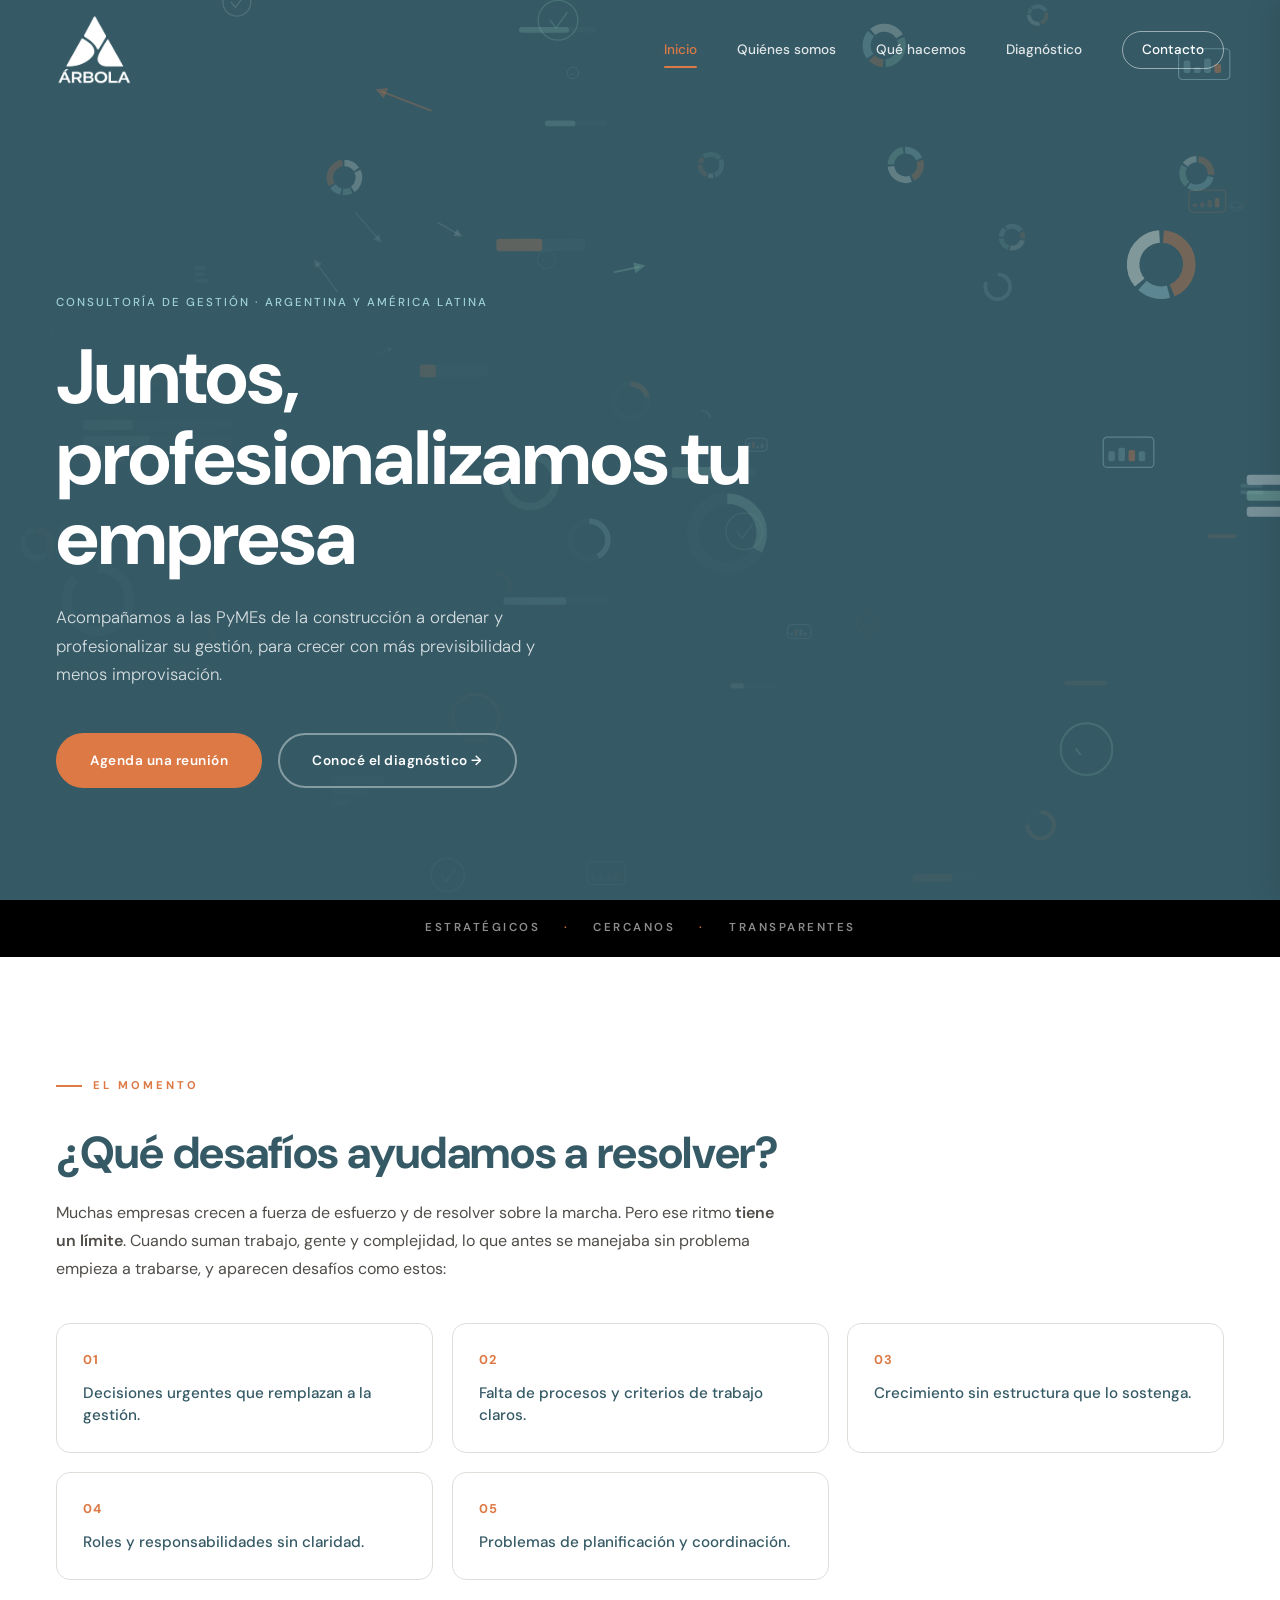
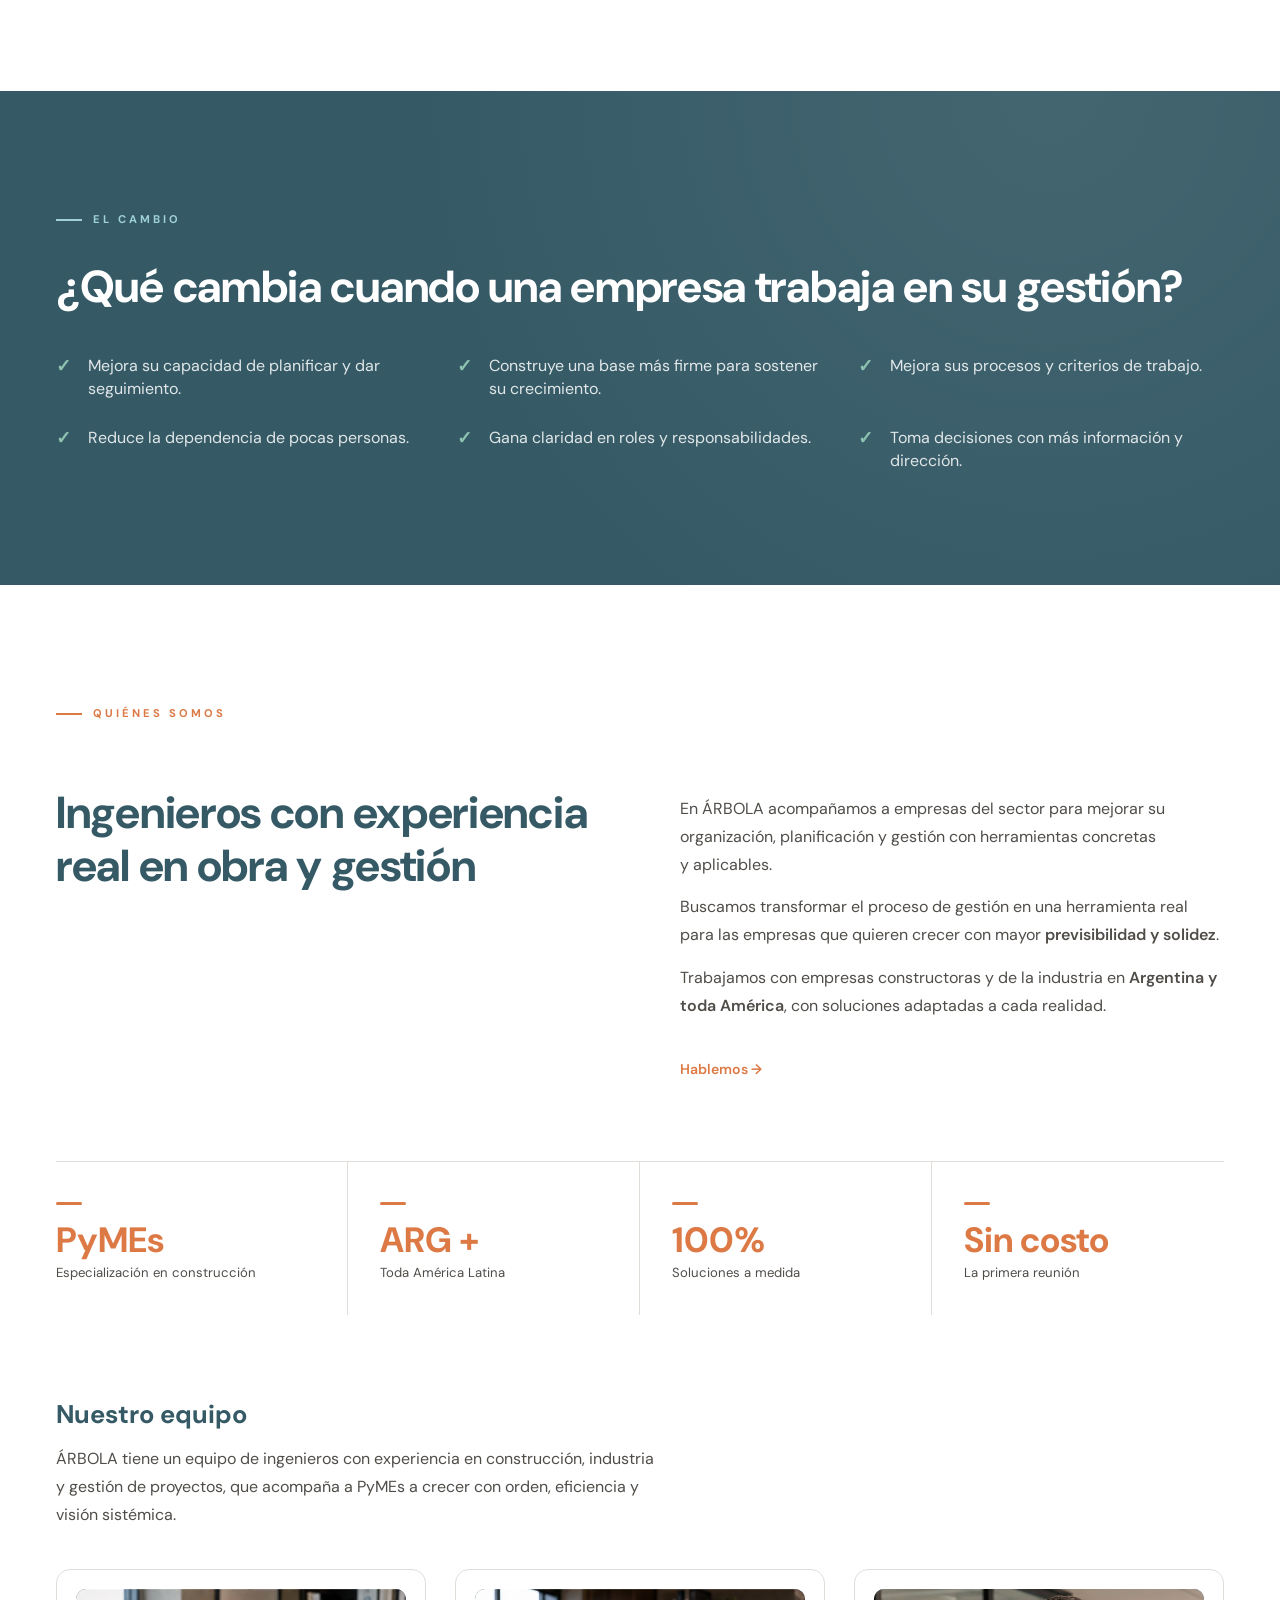
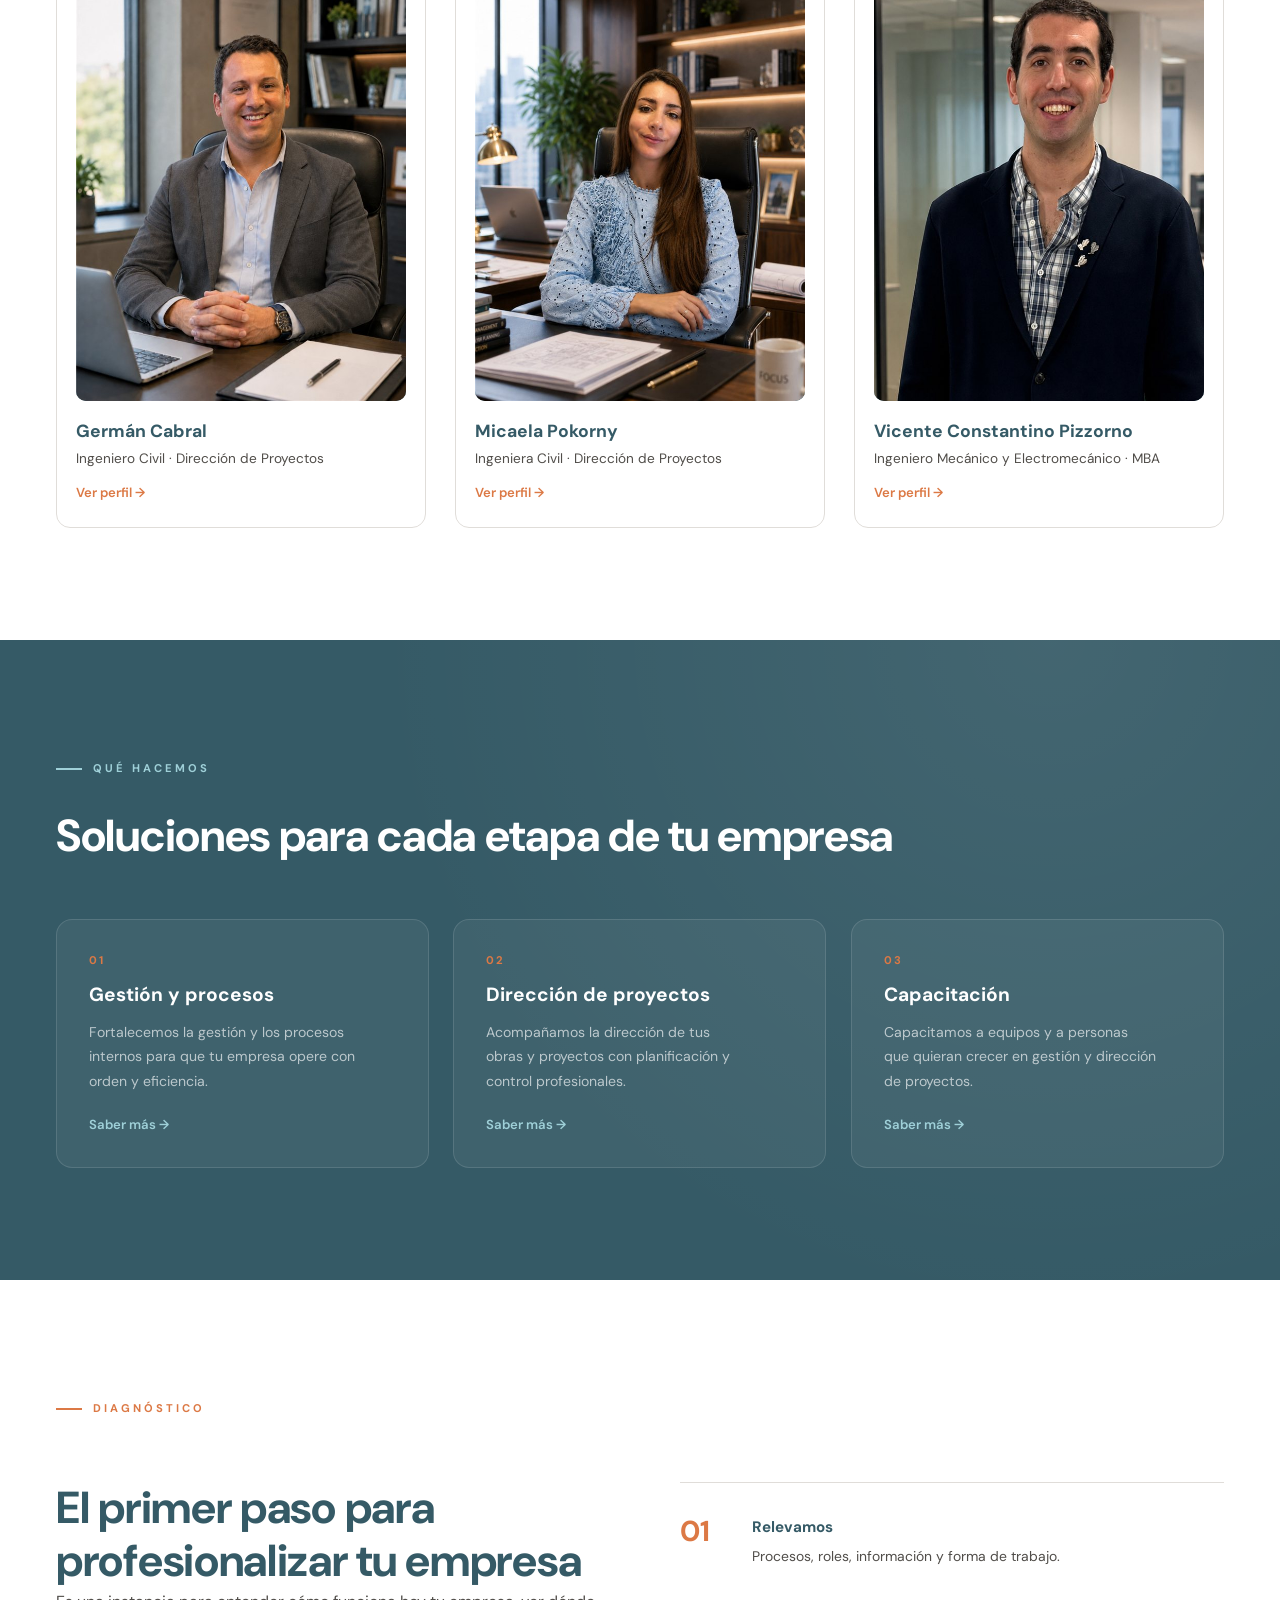
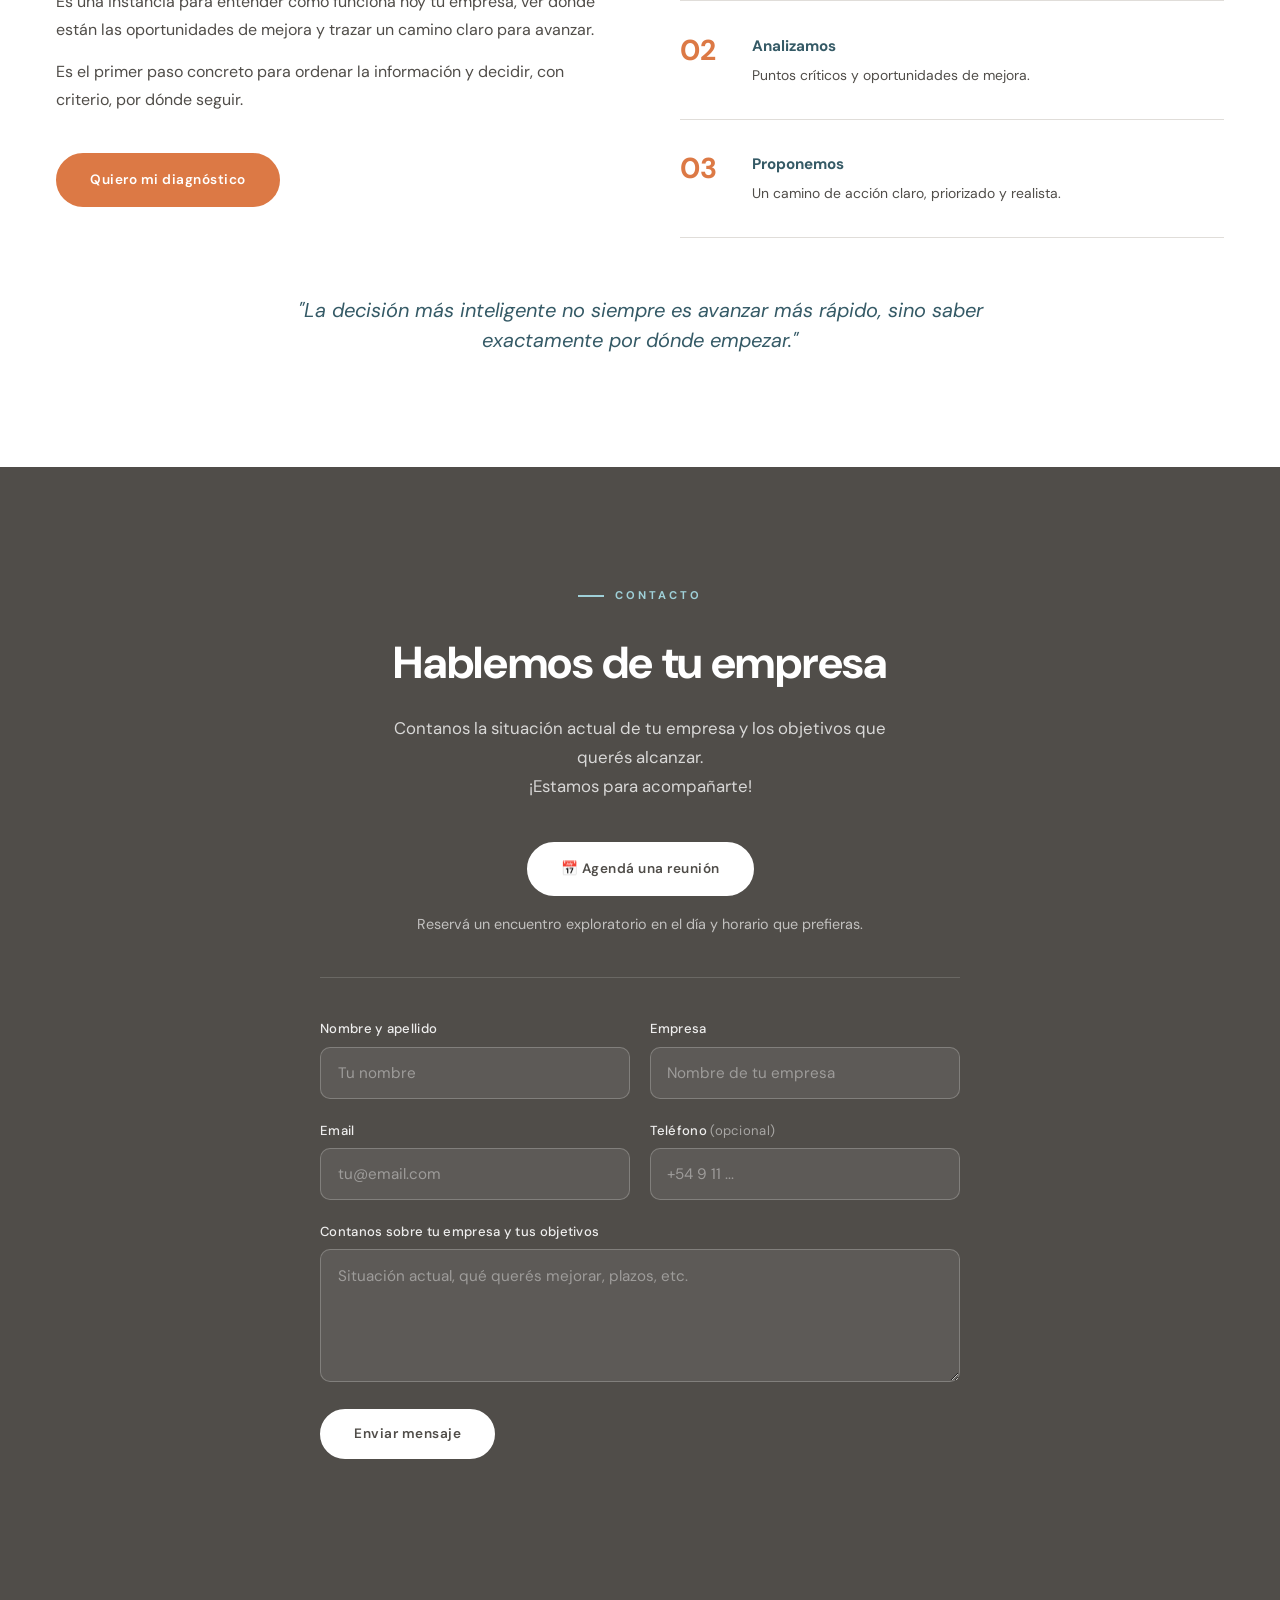
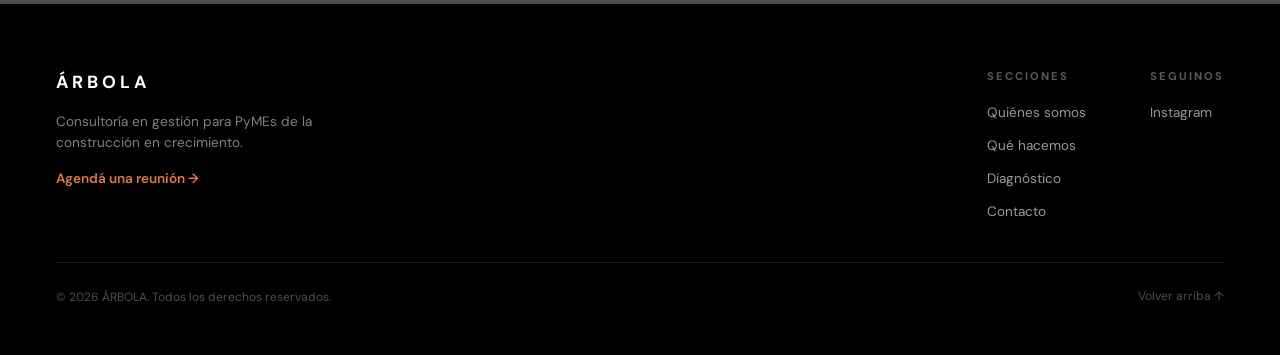
==== index.html @ 6fb0cd67 "content: foto real de Vicente Pizzorno (recortada y optimizada)" ====
<!DOCTYPE html>
<html lang="es">
<head>
  <meta charset="UTF-8" />
  <meta name="viewport" content="width=device-width, initial-scale=1.0" />
  <meta http-equiv="Cache-Control" content="no-cache, no-store, must-revalidate" />
  <meta http-equiv="Pragma" content="no-cache" />
  <meta http-equiv="Expires" content="0" />
  <title>ÁRBOLA — Consultoría de Gestión para PyMEs</title>
  <meta name="description" content="ÁRBOLA — Consultoría en gestión para PyMEs de la construcción y la industria. Profesionalizamos tu empresa con procesos, dirección de proyectos y herramientas concretas." />

  <!-- Favicon -->
  <link rel="icon" type="image/png" href="img/favicon.png?v=1" />
  <link rel="apple-touch-icon" href="img/favicon.png?v=1" />

  <!-- Open Graph / vista previa al compartir -->
  <meta property="og:type" content="website" />
  <meta property="og:locale" content="es_AR" />
  <meta property="og:title" content="ÁRBOLA — Consultoría de Gestión para PyMEs" />
  <meta property="og:description" content="Profesionalizamos PyMEs de la construcción y la industria con procesos, dirección de proyectos y herramientas concretas de gestión." />
  <meta property="og:url" content="https://arbola.com.ar/" />
  <meta property="og:image" content="https://arbola.com.ar/img/og-image.jpg" />
  <meta name="twitter:card" content="summary_large_image" />
  <link rel="preconnect" href="https://fonts.googleapis.com" />
  <link href="https://fonts.googleapis.com/css2?family=DM+Sans:ital,opsz,wght@0,9..40,300;0,9..40,400;0,9..40,500;0,9..40,700;1,9..40,400&display=swap" rel="stylesheet" />
  <link rel="stylesheet" href="styles.css?v=29" />
</head>
<body>

  <!-- NAVBAR -->
  <header class="navbar" id="navbar">
    <a href="#inicio" class="logo">
      <!-- Logo blanco: visible sobre hero oscuro -->
      <img src="img/logo-blanco.png?v=2" alt="ÁRBOLA" class="logo-img logo-on-dark" />
      <!-- Logo oficial color: visible al hacer scroll -->
      <img src="img/logo-oficial.png?v=2" alt="ÁRBOLA" class="logo-img logo-on-light" />
    </a>
    <nav class="nav-links">
      <a href="#inicio">Inicio</a>
      <a href="#quienes-somos">Quiénes somos</a>
      <a href="#que-hacemos">Qué hacemos</a>
      <a href="#diagnostico">Diagnóstico</a>
      <a href="#contacto" class="nav-cta">Contacto</a>
    </nav>
    <button class="menu-toggle" id="menuToggle" aria-label="Menú">
      <span></span><span></span><span></span>
    </button>
  </header>

  <div class="mobile-overlay" id="mobileOverlay"></div>
  <nav class="mobile-menu" id="mobileMenu">
    <a href="#inicio">Inicio</a>
    <a href="#quienes-somos">Quiénes somos</a>
    <a href="#que-hacemos">Qué hacemos</a>
    <a href="#diagnostico">Diagnóstico</a>
    <a href="#contacto">Contacto</a>
  </nav>

  <!-- HERO -->
  <section class="hero" id="inicio">
    <canvas id="heroCanvas"></canvas>
    <div class="hero-inner">
      <p class="hero-tag">Consultoría de Gestión · Argentina y América Latina</p>
      <h1>Juntos, profesionalizamos tu empresa</h1>
      <p class="hero-sub">Acompañamos a las PyMEs de la construcción a ordenar y profesionalizar su gestión, para crecer con más previsibilidad y menos improvisación.</p>
      <div class="hero-actions">
        <a href="#contacto" class="btn btn-fill" data-booking>Agenda una reunión</a>
        <a href="#diagnostico" class="btn btn-ghost">Conocé el diagnóstico →</a>
      </div>
    </div>
  </section>

  <!-- FRANJA VALORES -->
  <div class="values-bar">
    <span>Estratégicos</span>
    <span class="dot">·</span>
    <span>Cercanos</span>
    <span class="dot">·</span>
    <span>Transparentes</span>
  </div>

  <!-- DESAFÍOS -->
  <section class="sec" id="desafios">
    <div class="wrap">
      <div class="sec-label">El momento</div>
      <h2>¿Qué desafíos ayudamos a resolver?</h2>
      <p class="desafios-lead">Muchas empresas crecen a fuerza de esfuerzo y de resolver sobre la marcha. Pero ese ritmo <strong>tiene un límite</strong>. Cuando suman trabajo, gente y complejidad, lo que antes se manejaba sin problema empieza a trabarse, y aparecen desafíos como estos:</p>
      <div class="challenge-grid">
        <div class="challenge"><span class="challenge-num">01</span><span class="challenge-txt">Decisiones urgentes que remplazan a la gestión.</span></div>
        <div class="challenge"><span class="challenge-num">02</span><span class="challenge-txt">Falta de procesos y criterios de trabajo claros.</span></div>
        <div class="challenge"><span class="challenge-num">03</span><span class="challenge-txt">Crecimiento sin estructura que lo sostenga.</span></div>
        <div class="challenge"><span class="challenge-num">04</span><span class="challenge-txt">Roles y responsabilidades sin claridad.</span></div>
        <div class="challenge"><span class="challenge-num">05</span><span class="challenge-txt">Problemas de planificación y coordinación.</span></div>
      </div>
    </div>
  </section>

  <!-- RESULTADOS -->
  <section class="sec sec-dark" id="resultados">
    <div class="wrap">
      <div class="sec-label sec-label-light">El cambio</div>
      <h2>¿Qué cambia cuando una empresa trabaja en su gestión?</h2>
      <div class="outcomes-grid">
        <div class="outcome">Mejora su capacidad de planificar y dar seguimiento.</div>
        <div class="outcome">Construye una base más firme para sostener su crecimiento.</div>
        <div class="outcome">Mejora sus procesos y criterios de trabajo.</div>
        <div class="outcome">Reduce la dependencia de pocas personas.</div>
        <div class="outcome">Gana claridad en roles y responsabilidades.</div>
        <div class="outcome">Toma decisiones con más información y dirección.</div>
      </div>
    </div>
  </section>

  <!-- QUIÉNES SOMOS -->
  <section class="sec" id="quienes-somos">
    <div class="wrap">
      <div class="sec-label">Quiénes somos</div>
      <div class="sec-grid-2">
        <div>
          <h2>Ingenieros con experiencia real en obra y gestión</h2>
        </div>
        <div class="sec-body">
          <p>En ÁRBOLA acompañamos a empresas del sector para mejorar su organización, planificación y gestión con herramientas concretas y aplicables.</p>
          <p>Buscamos transformar el proceso de gestión en una herramienta real para las empresas que quieren crecer con mayor <strong>previsibilidad y solidez</strong>.</p>
          <p>Trabajamos con empresas constructoras y de la industria en <strong>Argentina y toda América</strong>, con soluciones adaptadas a cada realidad.</p>
          <a href="#contacto" class="link-arrow">Hablemos →</a>
        </div>
      </div>
      <div class="stats-row">
        <div class="stat">
          <span class="stat-n">PyMEs</span>
          <span class="stat-l">Especialización en construcción</span>
        </div>
        <div class="stat">
          <span class="stat-n">ARG +</span>
          <span class="stat-l">Toda América Latina</span>
        </div>
        <div class="stat">
          <span class="stat-n">100%</span>
          <span class="stat-l">Soluciones a medida</span>
        </div>
        <div class="stat">
          <span class="stat-n">Sin costo</span>
          <span class="stat-l">La primera reunión</span>
        </div>
      </div>

      <!-- NUESTRO EQUIPO -->
      <div class="team">
        <h3 class="team-title">Nuestro equipo</h3>
        <p class="team-intro">ÁRBOLA tiene un equipo de ingenieros con experiencia en construcción, industria y gestión de proyectos, que acompaña a PyMEs a crecer con orden, eficiencia y visión sistémica.</p>
        <div class="team-grid">
          <div class="team-card" data-member="german" role="button" tabindex="0">
            <div class="team-photo"><img src="img/equipo/german.jpg" alt="Germán Cabral" onerror="this.style.display='none'" /><span class="team-initials">GC</span></div>
            <h4>Germán Cabral</h4>
            <p>Ingeniero Civil · Dirección de Proyectos</p>
            <span class="card-link">Ver perfil →</span>
          </div>
          <div class="team-card" data-member="micaela" role="button" tabindex="0">
            <div class="team-photo"><img src="img/equipo/micaela.jpg" alt="Micaela Pokorny" onerror="this.style.display='none'" /><span class="team-initials">MP</span></div>
            <h4>Micaela Pokorny</h4>
            <p>Ingeniera Civil · Dirección de Proyectos</p>
            <span class="card-link">Ver perfil →</span>
          </div>
          <div class="team-card" data-member="vicente" role="button" tabindex="0">
            <div class="team-photo"><img src="img/equipo/vicente.jpg?v=2" alt="Vicente Constantino Pizzorno" onerror="this.style.display='none'" /><span class="team-initials">VP</span></div>
            <h4>Vicente Constantino Pizzorno</h4>
            <p>Ingeniero Mecánico y Electromecánico · MBA</p>
            <span class="card-link">Ver perfil →</span>
          </div>
        </div>

        <div class="team-detail" id="teamDetail" hidden>
          <h3 id="teamDetailName"></h3>
          <p class="team-detail-roles" id="teamDetailRoles"></p>
          <p id="teamDetailBio"></p>
          <a id="teamDetailLinkedin" class="btn btn-fill" href="#" target="_blank" rel="noopener" hidden>Ver perfil en LinkedIn ↗</a>
        </div>
      </div>
    </div>
  </section>

  <!-- QUÉ HACEMOS -->
  <section class="sec sec-dark" id="que-hacemos">
    <div class="wrap">
      <div class="sec-label sec-label-light">Qué hacemos</div>
      <h2>Soluciones para cada etapa de tu empresa</h2>
      <div class="service-grid">
        <div class="service-card" data-service="01" role="button" tabindex="0">
          <span class="service-num">01</span>
          <h3>Gestión y procesos</h3>
          <p>Fortalecemos la gestión y los procesos internos para que tu empresa opere con orden y eficiencia.</p>
          <span class="card-link">Saber más →</span>
        </div>
        <div class="service-card" data-service="02" role="button" tabindex="0">
          <span class="service-num">02</span>
          <h3>Dirección de proyectos</h3>
          <p>Acompañamos la dirección de tus obras y proyectos con planificación y control profesionales.</p>
          <span class="card-link">Saber más →</span>
        </div>
        <div class="service-card" data-service="03" role="button" tabindex="0">
          <span class="service-num">03</span>
          <h3>Capacitación</h3>
          <p>Capacitamos a equipos y a personas que quieran crecer en gestión y dirección de proyectos.</p>
          <span class="card-link">Saber más →</span>
        </div>
      </div>

      <div class="service-detail" id="serviceDetail" hidden>
        <span class="service-num" id="serviceDetailNum"></span>
        <h3 id="serviceDetailTitle"></h3>
        <p id="serviceDetailDesc"></p>
        <ul id="serviceDetailList"></ul>
        <a href="#contacto" class="btn btn-fill" data-booking>Agendá una reunión</a>
      </div>
    </div>
  </section>

  <!-- DIAGNÓSTICO -->
  <section class="sec" id="diagnostico">
    <div class="wrap">
      <div class="sec-label">Diagnóstico</div>
      <div class="sec-grid-2">
        <div>
          <h2>El primer paso para profesionalizar tu empresa</h2>
          <p>Es una instancia para entender cómo funciona hoy tu empresa, ver dónde están las oportunidades de mejora y trazar un camino claro para avanzar.</p>
          <p>Es el primer paso concreto para ordenar la información y decidir, con criterio, por dónde seguir.</p>
          <a href="#contacto" class="btn btn-fill" data-booking style="margin-top:1.5rem;">Quiero mi diagnóstico</a>
        </div>
        <div class="diag-steps">
          <div class="diag-step">
            <span class="diag-n">01</span>
            <div>
              <strong>Relevamos</strong>
              <p>Procesos, roles, información y forma de trabajo.</p>
            </div>
          </div>
          <div class="diag-step">
            <span class="diag-n">02</span>
            <div>
              <strong>Analizamos</strong>
              <p>Puntos críticos y oportunidades de mejora.</p>
            </div>
          </div>
          <div class="diag-step">
            <span class="diag-n">03</span>
            <div>
              <strong>Proponemos</strong>
              <p>Un camino de acción claro, priorizado y realista.</p>
            </div>
          </div>
        </div>
      </div>

      <p class="diag-quote">"La decisión más inteligente no siempre es avanzar más rápido, sino saber exactamente por dónde empezar."</p>
    </div>
  </section>

  <!-- CONTACTO -->
  <section class="sec sec-accent" id="contacto">
    <div class="wrap center">
      <div class="sec-label sec-label-light">Contacto</div>
      <h2>Hablemos de tu empresa</h2>
      <p class="contact-lead">Contanos la situación actual de tu empresa y los objetivos que querés alcanzar.<br>¡Estamos para acompañarte!</p>

      <div class="contact-book">
        <a href="#contacto" class="btn btn-fill-white" data-booking>📅 Agendá una reunión</a>
        <p class="contact-book-label">Reservá un encuentro exploratorio en el día y horario que prefieras.</p>
      </div>

      <form class="contact-form" id="contactForm" action="https://formsubmit.co/ajax/hola@arbola.com.ar" method="POST">
        <input type="hidden" name="_subject" value="Nuevo contacto desde la web de ÁRBOLA">
        <input type="hidden" name="_template" value="table">
        <input type="hidden" name="_captcha" value="false">
        <input type="text" name="_honey" class="hp" tabindex="-1" autocomplete="off" aria-hidden="true">

        <div class="form-row">
          <div class="field">
            <label for="cf-nombre">Nombre y apellido</label>
            <input id="cf-nombre" name="Nombre" type="text" required placeholder="Tu nombre" />
          </div>
          <div class="field">
            <label for="cf-empresa">Empresa</label>
            <input id="cf-empresa" name="Empresa" type="text" required placeholder="Nombre de tu empresa" />
          </div>
        </div>

        <div class="form-row">
          <div class="field">
            <label for="cf-email">Email</label>
            <input id="cf-email" name="Email" type="email" required placeholder="tu@email.com" />
          </div>
          <div class="field">
            <label for="cf-tel">Teléfono <span class="opt">(opcional)</span></label>
            <input id="cf-tel" name="Teléfono" type="tel" placeholder="+54 9 11 ..." />
          </div>
        </div>

        <div class="field">
          <label for="cf-msg">Contanos sobre tu empresa y tus objetivos</label>
          <textarea id="cf-msg" name="Mensaje" rows="5" required placeholder="Situación actual, qué querés mejorar, plazos, etc."></textarea>
        </div>

        <button type="submit" class="btn btn-fill-white form-submit" id="formSubmit">Enviar mensaje</button>
        <p class="form-status" id="formStatus" role="status" aria-live="polite"></p>
      </form>
    </div>
  </section>

  <!-- FOOTER -->
  <footer class="footer">
    <div class="footer-top">
      <div class="footer-brand">
        <span class="footer-logo">ÁRBOLA</span>
        <span class="footer-tagline">Consultoría en gestión para PyMEs de la construcción en crecimiento.</span>
        <a href="#contacto" class="footer-cta" data-booking>Agendá una reunión →</a>
      </div>
      <div class="footer-cols">
        <div class="footer-col">
          <span class="footer-col-title">Secciones</span>
          <a href="#quienes-somos">Quiénes somos</a>
          <a href="#que-hacemos">Qué hacemos</a>
          <a href="#diagnostico">Diagnóstico</a>
          <a href="#contacto">Contacto</a>
        </div>
        <div class="footer-col">
          <span class="footer-col-title">Seguinos</span>
          <a href="https://instagram.com/somosarbola" target="_blank" rel="noopener">Instagram</a>
        </div>
      </div>
    </div>
    <div class="footer-bottom">
      <p>© 2026 ÁRBOLA. Todos los derechos reservados.</p>
      <a href="#inicio">Volver arriba ↑</a>
    </div>
  </footer>

  <!-- MODAL AGENDAR REUNIÓN (Google Calendar) -->
  <div class="booking-modal" id="bookingModal" aria-hidden="true">
    <div class="booking-backdrop" data-booking-close></div>
    <div class="booking-dialog" role="dialog" aria-modal="true" aria-label="Agendar una reunión con ÁRBOLA">
      <button class="booking-close" type="button" data-booking-close aria-label="Cerrar">&times;</button>
      <iframe id="bookingFrame" title="Agendá una reunión con ÁRBOLA" loading="lazy"></iframe>
      <a class="booking-fallback" href="https://calendar.app.google/tUJkov3j9fUSfVse8" target="_blank" rel="noopener">¿No carga el calendario? Abrilo en una pestaña nueva ↗</a>
    </div>
  </div>

  <script>
    // ── CANVAS HERO — GESTIÓN DE PROYECTOS ──
    const canvas = document.getElementById('heroCanvas');
    const ctx    = canvas.getContext('2d');
    const C = { naranja:'#dc7945', teal:'#9fd0d8', jade:'#8fc3b1', crema:'#fffff1', blanco:'rgba(255,255,255,0.85)' };
    const COLORS = [C.naranja, C.teal, C.jade, C.blanco];

    function resize() { canvas.width = window.innerWidth; canvas.height = window.innerHeight; init(); }
    window.addEventListener('resize', resize);

    const mouse = { x: -999, y: -999 };
    window.addEventListener('mousemove', e => { mouse.x = e.clientX; mouse.y = e.clientY; });

    function rnd(a, b) { return a + Math.random() * (b - a); }
    function rndC() { return COLORS[Math.floor(Math.random() * COLORS.length)]; }
    function wrap(v, max, m) { return v < -m ? max + m : v > max + m ? -m : v; }

    // CAPAS DE PROFUNDIDAD: layer 0 = lejos (pequeño, lento, transparente) → layer 2 = cerca (grande, rápido, opaco)
    function makeElement(type, layer) {
      const speed  = [0.07, 0.12, 0.18][layer];
      const scale  = [0.4, 0.7, 1.0][layer];
      const alpha  = [0.12, 0.22, 0.38][layer];
      return {
        type, layer, scale, alpha,
        x: rnd(0, canvas.width), y: rnd(0, canvas.height),
        vx: rnd(-speed, speed), vy: rnd(-speed, speed),
        color: rndC(),
        // propiedades por tipo
        w: rnd(60, 140) * scale, h: rnd(7, 13) * scale, fill: rnd(0.2, 0.95), fillDir: Math.random() > 0.5 ? 1 : -1,  // gantt
        r: rnd(18, 40) * scale, progress: rnd(0.2, 0.9),                            // donut / arc
        pSlices: (function(){ const n = 3 + Math.floor(Math.random()*3); const a=[]; for (let i=0;i<n;i++) a.push(rnd(8,30)); return a; })(),  // pie: 3-5 porciones variadas
        pieC: [C.naranja, C.teal, C.jade, C.crema].sort(() => Math.random() - 0.5),  // orden de color distinto por pie
        pieRot: rnd(0, Math.PI*2), pieVr: rnd(0.0009, 0.0022) * (Math.random() > 0.5 ? 1 : -1),  // giro del pie
        len: rnd(30, 65) * scale, rot: rnd(0, Math.PI*2), vrot: rnd(-0.003,0.003),  // arrow
        size: rnd(14, 30) * scale,                                                   // check / kpi
        checkT: rnd(0, 2.0), checkSpd: rnd(0.004, 0.007),                            // check: dibujado ciclico del tilde
        kpiBars: (function(){ const a=[]; for (let i=0;i<4;i++){ const v=rnd(0.3,0.85); a.push({ val:v, lo:Math.max(0.15,v-0.22), hi:Math.min(0.95,v+0.22), spd:rnd(0.0015,0.003), dir:Math.random()>0.5?1:-1 }); } return a; })(),  // kpi: barras vivas
        kpiHi: Math.floor(rnd(0,4)),                                                 // kpi: barra resaltada (varia por elemento)
        tlW: rnd(80,180)*scale, rows: (function(){ const n = Math.floor(rnd(2,5)); const a = []; for (let i=0;i<n;i++) a.push({ progress: rnd(0.15,0.85), dir: Math.random()>0.5?1:-1, jade: Math.random()>0.5 }); return a; })(),  // timeline
        speed: rnd(0.0020, 0.0035), dir: Math.random() > 0.5 ? 1 : -1,
        pushX: 0, pushY: 0,
      };
    }

    const TYPES = ['gantt','donut','pie','arrow','check','kpi','timeline'];
    let elements = [];

    function init() {
      canvas.width = window.innerWidth;
      canvas.height = window.innerHeight;
      elements = [];
      // 3 capas × varios tipos
      for (let layer = 0; layer < 3; layer++) {
        TYPES.forEach(type => {
          const count = type === 'gantt' ? 4 : type === 'timeline' ? 2 : 3;
          for (let i = 0; i < count; i++) elements.push(makeElement(type, layer));
        });
      }
    }
    init();

    // ── DRAW FUNCTIONS ──
    function drawGantt(e) {
      ctx.save(); ctx.globalAlpha = e.alpha;
      ctx.fillStyle = 'rgba(255,255,255,0.07)';
      ctx.beginPath(); ctx.roundRect(e.x, e.y, e.w, e.h, 3); ctx.fill();
      ctx.fillStyle = e.color;
      ctx.beginPath(); ctx.roundRect(e.x, e.y, e.w * e.fill, e.h, 3); ctx.fill();
      ctx.restore();
    }

    function drawDonut(e) {
      ctx.save(); ctx.globalAlpha = e.alpha;
      ctx.strokeStyle = 'rgba(255,255,255,0.07)'; ctx.lineWidth = e.r * 0.35;
      ctx.beginPath(); ctx.arc(e.x, e.y, e.r, 0, Math.PI*2); ctx.stroke();
      ctx.strokeStyle = e.color; ctx.lineWidth = e.r * 0.3;
      ctx.beginPath(); ctx.arc(e.x, e.y, e.r, -Math.PI/2, -Math.PI/2 + Math.PI*2*e.progress); ctx.stroke();
      ctx.restore();
    }

    function drawPie(e) {
      const total = e.pSlices.reduce((a,b) => a+b, 0);
      const ringR = e.r * 0.76;            // radio del anillo (donut)
      let angle = e.pieRot;
      ctx.save();
      ctx.globalAlpha = e.alpha;
      ctx.lineWidth = e.r * 0.34;          // grosor del anillo (mas fino y elegante)
      ctx.lineCap = 'butt';
      e.pSlices.forEach((s, i) => {
        const sweep = (s/total) * Math.PI * 2;
        const g = Math.min(0.07, sweep * 0.22);   // separacion, sin invertir porciones chicas
        ctx.strokeStyle = e.pieC[i % e.pieC.length];
        ctx.beginPath();
        ctx.arc(e.x, e.y, ringR, angle + g, angle + sweep - g);
        ctx.stroke();
        angle += sweep;
      });
      ctx.restore();
    }

    function drawArrow(e) {
      ctx.save(); ctx.translate(e.x, e.y); ctx.rotate(e.rot);
      ctx.globalAlpha = e.alpha; ctx.strokeStyle = e.color; ctx.fillStyle = e.color;
      ctx.lineWidth = 1.8 * e.scale; ctx.lineCap = 'round';
      const h = 7 * e.scale;
      ctx.beginPath(); ctx.moveTo(0, 0); ctx.lineTo(e.len - h, 0); ctx.stroke();   // termina antes de la punta
      ctx.beginPath(); ctx.moveTo(e.len, 0); ctx.lineTo(e.len - h*1.6, -h*0.8); ctx.lineTo(e.len - h*1.6, h*0.8); ctx.closePath(); ctx.fill();
      ctx.restore();
    }

    function drawCheck(e) {
      ctx.save(); ctx.translate(e.x, e.y);
      ctx.strokeStyle = e.color; ctx.lineWidth = 2 * e.scale; ctx.lineCap = 'round'; ctx.lineJoin = 'round';
      // circulo (siempre presente)
      ctx.globalAlpha = e.alpha;
      ctx.beginPath(); ctx.arc(0, 0, e.size, 0, Math.PI*2); ctx.stroke();
      // tilde: se dibuja progresivamente, se mantiene y se desvanece al reiniciar
      let fade = 1;
      if (e.checkT < 0.15)      fade = e.checkT / 0.15;
      else if (e.checkT > 1.7)  fade = Math.max(0, (2.0 - e.checkT) / 0.3);
      const p = Math.min(1, e.checkT);
      ctx.globalAlpha = e.alpha * fade;
      const P0 = [-e.size*0.4, 0], P1 = [-e.size*0.1, e.size*0.38], P2 = [e.size*0.45, -e.size*0.38];
      const L1 = Math.hypot(P1[0]-P0[0], P1[1]-P0[1]), L2 = Math.hypot(P2[0]-P1[0], P2[1]-P1[1]);
      const d = p * (L1 + L2);
      ctx.beginPath(); ctx.moveTo(P0[0], P0[1]);
      if (d <= L1) {
        const t = d / L1;
        ctx.lineTo(P0[0] + (P1[0]-P0[0])*t, P0[1] + (P1[1]-P0[1])*t);
      } else {
        ctx.lineTo(P1[0], P1[1]);
        const t = (d - L1) / L2;
        ctx.lineTo(P1[0] + (P2[0]-P1[0])*t, P1[1] + (P2[1]-P1[1])*t);
      }
      ctx.stroke();
      ctx.restore();
    }

    function drawKPI(e) {
      const s = e.size;
      ctx.save(); ctx.translate(e.x, e.y); ctx.globalAlpha = e.alpha;
      // caja
      ctx.strokeStyle = e.color; ctx.lineWidth = 1.2 * e.scale;
      ctx.beginPath(); ctx.roundRect(-s, -s*0.6, s*2, s*1.2, 4); ctx.stroke();
      // mini barras KPI (animadas, como datos en vivo)
      const bars = e.kpiBars.length; const bw = (s*1.6/bars) * 0.65; const gap = (s*1.6/bars) * 0.35;
      for (let i = 0; i < bars; i++) {
        const bh = s * 0.7 * e.kpiBars[i].val;
        const bx = -s*0.8 + i*(bw+gap);
        const by = s*0.35 - bh;
        ctx.fillStyle = i === e.kpiHi ? C.naranja : e.color;
        ctx.globalAlpha = e.alpha * (i === e.kpiHi ? 1 : 0.6);
        ctx.beginPath(); ctx.roundRect(bx, by, bw, bh, 2); ctx.fill();
      }
      ctx.restore();
    }

    function drawTimeline(e) {
      ctx.save(); ctx.translate(e.x, e.y); ctx.globalAlpha = e.alpha;
      const rowH = 10 * e.scale; const gap = 6 * e.scale;
      e.rows.forEach((row, i) => {
        const y = i * (rowH + gap);
        ctx.fillStyle = 'rgba(255,255,255,0.07)';
        ctx.beginPath(); ctx.roundRect(0, y, e.tlW, rowH, 3); ctx.fill();
        ctx.fillStyle = row.jade ? C.jade : e.color;
        ctx.beginPath(); ctx.roundRect(0, y, e.tlW * row.progress, rowH, 3); ctx.fill();
      });
      ctx.restore();
    }

    const drawFn = { gantt: drawGantt, donut: drawDonut, pie: drawPie, arrow: drawArrow, check: drawCheck, kpi: drawKPI, timeline: drawTimeline };

    function animate() {
      ctx.clearRect(0, 0, canvas.width, canvas.height);

      // Ordenar por capa para efecto profundidad
      elements.sort((a, b) => a.layer - b.layer);

      elements.forEach(e => {
        // Deriva ambiente (lenta y calma)
        const maxSpd = [0.10, 0.16, 0.24][e.layer];
        const spd = Math.sqrt(e.vx*e.vx + e.vy*e.vy);
        if (spd > maxSpd) { e.vx = (e.vx/spd)*maxSpd; e.vy = (e.vy/spd)*maxSpd; }
        e.x += e.vx; e.y += e.vy;
        e.x = wrap(e.x, canvas.width,  200);
        e.y = wrap(e.y, canvas.height, 200);

        // Interacción con el mouse: las formas se apartan del cursor y vuelven suave.
        // Es un desplazamiento propio (no toca la deriva), por eso se nota aunque el resto sea lento.
        const dx = e.x - mouse.x, dy = e.y - mouse.y;
        const d  = Math.sqrt(dx*dx + dy*dy) || 1;
        const influence = 220 + e.layer * 60;
        let tx = 0, ty = 0;
        if (d < influence) {
          const f = 1 - d / influence;                  // 0 en el borde, 1 sobre el cursor
          const strength = f * f * (45 + e.layer * 30);  // las capas cercanas se apartan más
          tx = (dx / d) * strength;
          ty = (dy / d) * strength;
        }
        e.pushX += (tx - e.pushX) * 0.12;   // ease suave hacia/desde el cursor
        e.pushY += (ty - e.pushY) * 0.12;

        if (e.type === 'arrow') e.rot += e.vrot;
        if (e.type === 'pie') e.pieRot += e.pieVr;
        if (e.type === 'gantt') {
          e.fill += 0.0008 * e.fillDir;
          if (e.fill > 0.97 || e.fill < 0.05) e.fillDir *= -1;
        }
        if (e.type === 'timeline') {
          e.rows.forEach(row => {
            row.progress += 0.0008 * row.dir;
            if (row.progress > 0.95 || row.progress < 0.1) row.dir *= -1;
          });
        }
        if (e.type === 'donut') {
          e.progress += e.speed * e.dir;
          if (e.progress > 0.98 || e.progress < 0.05) e.dir *= -1;
        }
        if (e.type === 'check') {
          e.checkT += e.checkSpd;        // 0..1 dibuja, 1..1.7 mantiene, 1.7..2 desvanece
          if (e.checkT > 2.0) e.checkT = 0;
        }
        if (e.type === 'kpi') {
          e.kpiBars.forEach(b => {
            b.val += b.spd * b.dir;
            if (b.val > b.hi || b.val < b.lo) b.dir *= -1;
          });
        }

        // Dibujar aplicando el desplazamiento del mouse (sin alterar la posición base)
        const bx = e.x, by = e.y;
        e.x += e.pushX; e.y += e.pushY;
        drawFn[e.type](e);
        e.x = bx; e.y = by;
      });

      ctx.globalAlpha = 1;
      requestAnimationFrame(animate);
    }
    animate();
  </script>

  <script>
    // ── SCROLL ANIMATIONS ──
    const observer = new IntersectionObserver((entries) => {
      entries.forEach(e => {
        if (e.isIntersecting) {
          const el = e.target;
          el.classList.add('visible');
          observer.unobserve(el);
          // al terminar la entrada, quitar las clases para no frenar el hover de las cards
          el.addEventListener('transitionend', () => el.classList.remove('reveal', 'visible'), { once: true });
        }
      });
    }, { threshold: 0.15 });

    document.querySelectorAll('.sec-label, h2, .sec-body, .stat, .service-card, .diag-step, .outcome, .challenge, .team-card, .stat-item, .values-bar span').forEach(el => {
      el.classList.add('reveal');
      observer.observe(el);
    });
  </script>

  <script>
    const toggle = document.getElementById('menuToggle');
    const menu   = document.getElementById('mobileMenu');
    const overlay= document.getElementById('mobileOverlay');

    const close = () => { menu.classList.remove('open'); overlay.classList.remove('open'); toggle.classList.remove('active'); };
    const open  = () => { menu.classList.add('open');    overlay.classList.add('open');    toggle.classList.add('active'); };

    toggle.addEventListener('click', () => menu.classList.contains('open') ? close() : open());
    overlay.addEventListener('click', close);
    menu.querySelectorAll('a').forEach(a => a.addEventListener('click', close));

    window.addEventListener('scroll', () => {
      document.getElementById('navbar').classList.toggle('scrolled', window.scrollY > 50);
    });
  </script>

  <script>
    // ── FORMULARIO DE CONTACTO (Formsubmit AJAX, sin recargar la pagina) ──
    const cForm = document.getElementById('contactForm');
    if (cForm) {
      const cStatus = document.getElementById('formStatus');
      const cBtn = document.getElementById('formSubmit');
      cForm.addEventListener('submit', async (ev) => {
        ev.preventDefault();
        cStatus.className = 'form-status';
        cStatus.textContent = '';
        const label = cBtn.textContent;
        cBtn.disabled = true;
        cBtn.textContent = 'Enviando…';
        try {
          const res = await fetch(cForm.action, {
            method: 'POST',
            headers: { 'Accept': 'application/json' },
            body: new FormData(cForm)
          });
          if (res.ok) {
            cForm.reset();
            cStatus.className = 'form-status ok';
            cStatus.textContent = '¡Gracias! Recibimos tu mensaje y te vamos a responder a la brevedad.';
          } else {
            const data = await res.json().catch(() => ({}));
            cStatus.className = 'form-status err';
            cStatus.textContent = data.message || 'No pudimos enviar el mensaje. Por favor, probá de nuevo en unos minutos.';
          }
        } catch (err) {
          cStatus.className = 'form-status err';
          cStatus.textContent = 'Hubo un problema de conexión. Por favor, probá de nuevo.';
        } finally {
          cBtn.disabled = false;
          cBtn.textContent = label;
        }
      });
    }
  </script>

  <script>
    // ── MODAL AGENDAR REUNIÓN (carga el calendario de Google al abrir) ──
    (function() {
      const modal = document.getElementById('bookingModal');
      if (!modal) return;
      const frame = document.getElementById('bookingFrame');
      const SRC = 'https://calendar.google.com/calendar/appointments/schedules/AcZssZ39_91lis3t-kjBYg1dqT0jGB7Yl3M0lujw7iFwyegwsBNQg_26tJ0Ib9vuWO1b7AltOV0bzCMX?gv=true';
      let loaded = false;
      function openModal() {
        if (!loaded) { frame.src = SRC; loaded = true; }
        modal.classList.add('open');
        modal.setAttribute('aria-hidden', 'false');
        document.body.style.overflow = 'hidden';
      }
      function closeModal() {
        modal.classList.remove('open');
        modal.setAttribute('aria-hidden', 'true');
        document.body.style.overflow = '';
      }
      document.querySelectorAll('[data-booking]').forEach(b =>
        b.addEventListener('click', e => { e.preventDefault(); openModal(); }));
      modal.querySelectorAll('[data-booking-close]').forEach(b =>
        b.addEventListener('click', closeModal));
      document.addEventListener('keydown', e => {
        if (e.key === 'Escape' && modal.classList.contains('open')) closeModal();
      });
    })();
  </script>

  <script>
    // ── DETALLE DE SERVICIOS (se amplía en una sección al tocar la tarjeta) ──
    (function() {
      const detail = document.getElementById('serviceDetail');
      if (!detail) return;
      const data = {
        '01': {
          title: 'Gestión y procesos',
          desc: 'Ponemos en orden los procesos y la gestión del día a día, con herramientas simples que tu equipo pueda usar sin depender de nosotros.',
          items: [
            'Relevamiento y mapeo de los procesos actuales.',
            'Definición de roles, responsabilidades y flujos de trabajo.',
            'Estandarización y documentación de procedimientos.',
            'Indicadores de gestión (KPI) para medir y mejorar.',
            'Implementación de herramientas de organización y seguimiento.'
          ]
        },
        '02': {
          title: 'Dirección de proyectos',
          desc: 'Te ayudamos a planificar, seguir y controlar tus obras y proyectos, trabajando codo a codo con tu equipo para que salgan en tiempo y forma.',
          items: [
            'Planificación de obra: cronogramas, hitos y recursos.',
            'Control de avance, costos y desvíos.',
            'Gestión de riesgos y soporte a la toma de decisiones.',
            'Coordinación de equipos, proveedores y contratistas.',
            'Reportes claros para la dirección.'
          ]
        },
        '03': {
          title: 'Capacitación',
          desc: 'Formamos tanto a equipos de empresas como a personas que quieran crecer por su cuenta: dueños, profesionales o quien busque mejorar en gestión y dirección de proyectos.',
          items: [
            'Talleres y formación a medida para equipos de empresas.',
            'Capacitación individual abierta a cualquier persona que quiera desarrollarse.',
            'Formación en planificación y gestión de proyectos.',
            'Liderazgo y comunicación.',
            'Material y herramientas prácticas para aplicar desde el día uno.'
          ]
        }
      };
      const numEl = document.getElementById('serviceDetailNum');
      const titleEl = document.getElementById('serviceDetailTitle');
      const descEl = document.getElementById('serviceDetailDesc');
      const listEl = document.getElementById('serviceDetailList');
      function showService(id) {
        const s = data[id]; if (!s) return;
        numEl.textContent = id;
        titleEl.textContent = s.title;
        descEl.textContent = s.desc;
        listEl.innerHTML = s.items.map(i => '<li>' + i + '</li>').join('');
        listEl.hidden = s.items.length === 0;
        detail.hidden = false;
        detail.scrollIntoView({ behavior: 'smooth', block: 'center' });
      }
      document.querySelectorAll('[data-service]').forEach(card => {
        card.addEventListener('click', () => showService(card.getAttribute('data-service')));
        card.addEventListener('keydown', e => {
          if (e.key === 'Enter' || e.key === ' ') { e.preventDefault(); showService(card.getAttribute('data-service')); }
        });
      });
    })();
  </script>

  <script>
    // ── PERFILES DEL EQUIPO (se amplía al tocar la tarjeta) ──
    (function() {
      const detail = document.getElementById('teamDetail');
      if (!detail) return;
      const data = {
        german: {
          name: 'Germán Cabral',
          roles: ['Ingeniero Civil (FI-UNLP)', 'Mg. en Dirección de Proyectos (FCE-UBA)', 'MBA (FCE-UNLP)', 'PMP® certificado'],
          bio: 'Cree que toda obra puede salir mejor con método y orden. Acompaña a las empresas a llevar sus proyectos de ingeniería y construcción a buen puerto, mejorando un poco más cada día.',
          linkedin: 'https://www.linkedin.com/in/germán-cabral91/'
        },
        micaela: {
          name: 'Micaela Pokorny',
          roles: ['Ingeniera Civil (FI-UNLP)', 'Mg. en Dirección de Proyectos (FCE-UBA)', 'Adscripta en FADU-UNMDP'],
          bio: 'Le apasiona ayudar a las pymes constructoras a profesionalizarse. Combina dirección de proyectos, Lean Construction y estándares PMI e ISO, y disfruta compartir lo que aprende como consultora y speaker.',
          linkedin: 'https://www.linkedin.com/in/ampokorny/'
        },
        vicente: {
          name: 'Vicente Constantino Pizzorno',
          roles: ['Ingeniero Mecánico y Electromecánico (FI-UNLP)', 'MBA (FCE-UNLP)', 'Ayudante en FI-UNLP'],
          bio: 'Mira a cada empresa como un sistema que se puede hacer funcionar mejor. Desde la industria y la gestión, ayuda a que todo opere con más orden y eficiencia.',
          linkedin: 'https://www.linkedin.com/in/vcpizzorno/'
        }
      };
      const nameEl = document.getElementById('teamDetailName');
      const rolesEl = document.getElementById('teamDetailRoles');
      const bioEl = document.getElementById('teamDetailBio');
      const liEl = document.getElementById('teamDetailLinkedin');
      function showMember(id) {
        const m = data[id]; if (!m) return;
        nameEl.textContent = m.name;
        rolesEl.textContent = m.roles.join('  ·  ');
        bioEl.textContent = m.bio;
        if (m.linkedin) { liEl.href = m.linkedin; liEl.hidden = false; } else { liEl.hidden = true; }
        detail.hidden = false;
        detail.scrollIntoView({ behavior: 'smooth', block: 'center' });
      }
      document.querySelectorAll('[data-member]').forEach(card => {
        card.addEventListener('click', () => showMember(card.getAttribute('data-member')));
        card.addEventListener('keydown', e => {
          if (e.key === 'Enter' || e.key === ' ') { e.preventDefault(); showMember(card.getAttribute('data-member')); }
        });
      });
    })();
  </script>

  <script>
    // ── MENÚ INTELIGENTE (scrollspy: resalta la sección activa) ──
    (function() {
      const links = document.querySelectorAll('.nav-links a[href^="#"], .mobile-menu a[href^="#"]');
      if (!links.length) return;
      const map = {};
      links.forEach(a => { const id = a.getAttribute('href'); (map[id] = map[id] || []).push(a); });
      const ids = ['#inicio', '#quienes-somos', '#que-hacemos', '#diagnostico', '#contacto'];
      const sections = ids.map(id => document.querySelector(id)).filter(Boolean);
      function setActive(id) {
        links.forEach(a => a.classList.remove('active'));
        (map[id] || []).forEach(a => a.classList.add('active'));
      }
      const obs = new IntersectionObserver((entries) => {
        entries.forEach(e => { if (e.isIntersecting) setActive('#' + e.target.id); });
      }, { rootMargin: '-50% 0px -50% 0px' });
      sections.forEach(s => obs.observe(s));
    })();
  </script>
</body>
</html>
---- styles.css ----
*, *::before, *::after { margin: 0; padding: 0; box-sizing: border-box; }

:root {
  --azul:    #355a66;
  --naranja: #dc7945;
  --negro:   #000000;
  --gris:    #504d49;
  --crema:   #fffff1;
  --teal:    #9fd0d8;
  --jade:    #8fc3b1;
  --blanco:  #ffffff;
  --borde:   #e0ddd9;
  --fondo:   #f5f5f0;
}

html { scroll-behavior: smooth; scroll-padding-top: 110px; }

body {
  font-family: 'DM Sans', 'Segoe UI', sans-serif;
  color: var(--negro);
  background: var(--blanco);
  line-height: 1.6;
  -webkit-font-smoothing: antialiased;
}

a { text-decoration: none; color: inherit; }

/* ─── NAVBAR ─── */
.navbar {
  position: fixed;
  top: 0; left: 0; right: 0;
  z-index: 300;
  display: flex;
  align-items: center;
  justify-content: space-between;
  padding: 0.85rem 3.5rem;
  transition: background .3s, box-shadow .3s;
}
.navbar.scrolled {
  background: var(--blanco);
  box-shadow: 0 1px 0 var(--borde);
}

.logo { display: flex; align-items: center; }

.logo-img { height: 72px; width: auto; }

/* Hero oscuro: logo blanco */
.logo-on-dark  { display: block; }
.logo-on-light { display: none; }

/* Scrolled: logo oficial color */
.navbar.scrolled .logo-on-dark  { display: none; }
.navbar.scrolled .logo-on-light { display: block; }

.nav-links { display: flex; align-items: center; gap: 2.5rem; }
.nav-links a {
  font-size: .85rem;
  font-weight: 500;
  color: rgba(255,255,255,.85);
  transition: color .2s;
}
.navbar.scrolled .nav-links a { color: var(--gris); }
.nav-links a:hover { color: var(--naranja); }
.navbar.scrolled .nav-links a:hover { color: var(--naranja); }

.nav-cta {
  border: 1.5px solid rgba(255,255,255,.5) !important;
  padding: .45rem 1.2rem;
  border-radius: 100px;
  color: var(--blanco) !important;
  transition: border-color .2s, background .2s !important;
}
.nav-cta:hover { background: rgba(255,255,255,.1); border-color: var(--blanco) !important; }
.navbar.scrolled .nav-cta { border-color: var(--azul) !important; color: var(--azul) !important; }
.navbar.scrolled .nav-cta:hover { background: var(--azul); color: var(--blanco) !important; }

/* Menú activo (scrollspy) */
.nav-links a { position: relative; }
.nav-links a.active,
.navbar.scrolled .nav-links a.active { color: var(--naranja); }
.nav-links a:not(.nav-cta).active::after {
  content: "";
  position: absolute;
  left: 0; right: 0; bottom: -8px;
  height: 2px;
  background: var(--naranja);
  border-radius: 2px;
}
.mobile-menu a.active { color: var(--naranja); }

.menu-toggle {
  display: none;
  flex-direction: column;
  gap: 5px;
  background: none;
  border: none;
  cursor: pointer;
  padding: 4px;
}
.menu-toggle span {
  display: block; width: 24px; height: 2px;
  background: var(--blanco); border-radius: 2px; transition: all .3s;
}
.navbar.scrolled .menu-toggle span { background: var(--azul); }
.menu-toggle.active span:nth-child(1) { transform: translateY(7px) rotate(45deg); }
.menu-toggle.active span:nth-child(2) { opacity: 0; }
.menu-toggle.active span:nth-child(3) { transform: translateY(-7px) rotate(-45deg); }

.mobile-overlay {
  display: none; position: fixed; inset: 0;
  background: rgba(0,0,0,.5); z-index: 250;
}
.mobile-overlay.open { display: block; }

.mobile-menu {
  display: flex; flex-direction: column;
  position: fixed; top: 0; right: -300px;
  width: 300px; height: 100vh;
  background: var(--blanco); z-index: 260;
  padding: 5rem 2.5rem 2rem;
  transition: right .3s ease;
  box-shadow: -4px 0 30px rgba(0,0,0,.12);
}
.mobile-menu.open { right: 0; }
.mobile-menu a {
  padding: 1rem 0; font-size: 1rem; font-weight: 500;
  color: var(--gris); border-bottom: 1px solid var(--borde);
}
.mobile-menu a:hover { color: var(--naranja); }

/* ─── HERO ─── */
.hero {
  position: relative;
  min-height: 100vh;
  background: var(--azul);
  display: flex;
  align-items: flex-end;
  padding: 120px 3.5rem 7rem;
  overflow: hidden;
}

/* Canvas hero */
#heroCanvas {
  position: absolute;
  inset: 0;
  width: 100%;
  height: 100%;
  z-index: 1;
}

/* Scrim de legibilidad: oscurece la zona del texto (abajo-izquierda),
   deja los graficos visibles en el resto del hero */
.hero::before {
  content: "";
  position: absolute;
  inset: 0;
  z-index: 2;
  pointer-events: none;
  background: linear-gradient(to top right,
    rgba(53, 90, 102, 0.97) 0%,
    rgba(53, 90, 102, 0.92) 28%,
    rgba(53, 90, 102, 0.55) 50%,
    rgba(53, 90, 102, 0) 72%);
}

.hero-inner {
  position: relative;
  z-index: 3;
  max-width: 780px;
  color: var(--blanco);
}

.hero-tag {
  display: inline-block;
  font-size: .72rem;
  font-weight: 500;
  letter-spacing: 2px;
  text-transform: uppercase;
  color: var(--teal);
  margin-bottom: 1.5rem;
}

.hero-inner h1 {
  font-size: clamp(2.8rem, 6vw, 4.8rem);
  font-weight: 700;
  line-height: 1.05;
  margin-bottom: 1.5rem;
  letter-spacing: -1.2px;
}

.hero-sub {
  font-size: 1.05rem;
  font-weight: 300;
  opacity: .8;
  max-width: 540px;
  margin-bottom: 2.8rem;
  line-height: 1.7;
  color: var(--blanco);
}

.hero-actions { display: flex; gap: 1rem; flex-wrap: wrap; }

/* ─── FRANJA VALORES ─── */
.values-bar {
  display: flex;
  align-items: center;
  justify-content: center;
  gap: 1.5rem;
  padding: 1.2rem 3.5rem;
  background: var(--negro);
  flex-wrap: wrap;
}
.values-bar span {
  font-size: .72rem;
  font-weight: 600;
  letter-spacing: 2.5px;
  text-transform: uppercase;
  color: rgba(255,255,255,.55);
}
.values-bar .dot { color: var(--naranja); }

/* ─── BOTONES ─── */
.btn {
  display: inline-block;
  padding: .9rem 2rem;
  border-radius: 100px;
  font-family: 'DM Sans', sans-serif;
  font-weight: 600;
  font-size: .85rem;
  letter-spacing: .5px;
  transition: all .2s;
  cursor: pointer;
  border: 2px solid transparent;
}

.btn-fill {
  background: var(--naranja);
  color: var(--blanco);
  border-color: var(--naranja);
}
.btn-fill:hover { background: #c46834; border-color: #c46834; transform: translateY(-2px); box-shadow: 0 10px 24px rgba(220,121,69,.3); }

.btn-ghost {
  background: transparent;
  color: var(--blanco);
  border-color: rgba(255,255,255,.4);
}
.btn-ghost:hover { border-color: var(--blanco); background: rgba(255,255,255,.07); }

.btn-fill-white {
  background: var(--blanco);
  color: var(--gris);
  border-color: var(--blanco);
}
.btn-fill-white:hover { background: var(--crema); transform: translateY(-2px); box-shadow: 0 10px 24px rgba(0,0,0,.18); }

/* ─── SECCIONES ─── */
.sec { padding: 7rem 3.5rem; }
.sec-dark    { background-color: var(--azul); background-image: radial-gradient(circle at 82% 0%, rgba(255,255,255,.07), transparent 55%); color: var(--blanco); }
.sec-accent  { background: var(--gris); color: var(--blanco); }

.wrap { max-width: 1200px; margin: 0 auto; }
.center { text-align: center; }

.sec-label {
  font-size: .7rem;
  font-weight: 700;
  letter-spacing: 3px;
  text-transform: uppercase;
  color: var(--naranja);
  margin-bottom: 2rem;
  display: inline-flex;
  align-items: center;
  gap: .7rem;
}
.sec-label::before {
  content: "";
  width: 26px;
  height: 2px;
  background: currentColor;
}
.sec-label-light { color: var(--teal); }

h2 {
  font-size: clamp(1.8rem, 3.5vw, 2.8rem);
  font-weight: 700;
  line-height: 1.18;
  letter-spacing: -.3px;
  color: var(--azul);
  margin-bottom: 0;
}
.sec-dark h2  { color: var(--blanco); }
.sec-accent h2 { color: var(--blanco); }

p { color: var(--gris); line-height: 1.75; margin-bottom: .9rem; text-wrap: pretty; }
.sec-dark p  { color: rgba(255,255,255,.75); }
.sec-accent p { color: rgba(255,255,255,.8); }

strong { font-weight: 600; }
.sec-dark strong  { color: var(--teal); }

/* ─── DOS COLUMNAS ─── */
.sec-grid-2 {
  display: grid;
  grid-template-columns: 1fr 1fr;
  gap: 5rem;
  align-items: start;
  margin-top: 2rem;
}

.sec-body { padding-top: .5rem; }

.link-arrow {
  display: inline-block;
  margin-top: 1.5rem;
  font-size: .88rem;
  font-weight: 600;
  color: var(--naranja);
  transition: letter-spacing .2s;
}
.link-arrow:hover { letter-spacing: 1px; }

/* ─── STATS ─── */
.stats-row {
  display: grid;
  grid-template-columns: repeat(4, 1fr);
  gap: 0;
  margin-top: 5rem;
  border-top: 1px solid var(--borde);
}

.stat {
  padding: 2.5rem 2rem 2rem 0;
  border-right: 1px solid var(--borde);
  display: flex;
  flex-direction: column;
}
.stat:last-child { border-right: none; padding-right: 0; }
.stat:not(:first-child) { padding-left: 2rem; }
.stat::before {
  content: "";
  width: 26px;
  height: 3px;
  background: var(--naranja);
  border-radius: 2px;
  margin-bottom: 1.1rem;
}

.stat-n {
  font-size: 2.2rem;
  font-weight: 700;
  color: var(--naranja);
  line-height: 1;
  margin-bottom: .4rem;
}
.stat-l {
  font-size: .82rem;
  color: var(--gris);
  line-height: 1.4;
}

/* ─── SERVICIOS ─── */
.service-grid {
  display: grid;
  grid-template-columns: repeat(3, 1fr);
  gap: 1.5rem;
  margin-top: 3.5rem;
}

.service-card {
  padding: 2rem;
  background: rgba(255,255,255,.05);
  border: 1px solid rgba(255,255,255,.12);
  border-radius: 16px;
  display: flex;
  flex-direction: column;
  gap: .8rem;
  cursor: pointer;
  transition: transform .25s ease, background .25s ease, border-color .25s ease;
}
.service-card:hover {
  transform: translateY(-6px);
  background: rgba(255,255,255,.09);
  border-color: rgba(255,255,255,.28);
}

.service-num {
  font-size: .7rem;
  font-weight: 700;
  letter-spacing: 2px;
  color: var(--naranja);
}

.service-card h3 {
  font-size: 1.2rem;
  font-weight: 700;
  color: var(--blanco);
  line-height: 1.25;
}

.service-card p {
  font-size: .88rem;
  color: rgba(255,255,255,.65);
  margin: 0;
  flex: 1;
}

.card-link {
  font-size: .82rem;
  font-weight: 600;
  color: var(--teal);
  margin-top: .5rem;
  transition: letter-spacing .2s;
}
.card-link:hover { letter-spacing: .5px; }

/* ─── DIAGNÓSTICO ─── */
.diag-steps {
  display: flex;
  flex-direction: column;
  gap: 0;
  border-top: 1px solid var(--borde);
}

.diag-step {
  display: flex;
  gap: 2rem;
  padding: 2rem 0;
  border-bottom: 1px solid var(--borde);
  align-items: flex-start;
}

.diag-n {
  font-size: 1.8rem;
  font-weight: 700;
  color: var(--naranja);
  line-height: 1;
  min-width: 2.5rem;
  padding-top: .1rem;
}

.diag-step strong {
  display: block;
  font-size: .95rem;
  font-weight: 700;
  color: var(--azul);
  margin-bottom: .3rem;
}

.diag-step p {
  font-size: .87rem;
  color: var(--gris);
  margin: 0;
}

/* ─── RESULTADOS / TRANSFORMACIÓN ─── */
.outcomes-grid {
  display: grid;
  grid-template-columns: repeat(3, 1fr);
  gap: 1.6rem 2.2rem;
  margin-top: 2.5rem;
}
.outcome {
  position: relative;
  padding-left: 2rem;
  color: rgba(255,255,255,.85);
  font-size: 1rem;
  line-height: 1.45;
}
.outcome::before {
  content: "✓";
  position: absolute;
  left: 0; top: 0;
  color: var(--jade);
  font-weight: 700;
  font-size: 1.1rem;
}
.diag-quote {
  margin: 3.5rem auto 0;
  max-width: 720px;
  text-align: center;
  font-size: 1.25rem;
  font-style: italic;
  color: var(--azul);
  line-height: 1.5;
}

/* ─── DESAFÍOS ─── */
.desafios-lead { max-width: 720px; color: var(--gris); margin: 1.2rem 0 2.5rem; }
.challenge-grid {
  display: grid;
  grid-template-columns: repeat(3, 1fr);
  gap: 1.2rem;
}
.challenge {
  display: flex;
  flex-direction: column;
  gap: .75rem;
  background: var(--blanco);
  border: 1px solid var(--borde);
  border-radius: 14px;
  padding: 1.6rem;
  transition: transform .25s ease, box-shadow .25s ease, border-color .25s ease;
}
.challenge:hover {
  transform: translateY(-4px);
  box-shadow: 0 14px 30px rgba(0,0,0,.08);
  border-color: rgba(220,121,69,.45);
}
.challenge-num {
  font-size: .8rem;
  font-weight: 700;
  letter-spacing: 1.5px;
  color: var(--naranja);
}
.challenge-txt {
  font-size: .95rem;
  font-weight: 500;
  color: var(--azul);
  line-height: 1.45;
}

/* ─── CONTACTO ─── */
.contact-lead {
  font-size: 1.05rem;
  color: rgba(255,255,255,.78) !important;
  max-width: 520px;
  margin: 1.5rem auto 2.5rem;
}
/* Formulario */
.contact-form {
  max-width: 640px;
  margin: 2.5rem auto 0;
  text-align: left;
}
.form-row { display: flex; gap: 1.2rem; }
.form-row .field { flex: 1; }
.field {
  display: flex;
  flex-direction: column;
  margin-bottom: 1.3rem;
}
.field label {
  font-size: .82rem;
  font-weight: 500;
  letter-spacing: .3px;
  margin-bottom: .45rem;
  color: rgba(255,255,255,.9);
}
.field label .opt { color: rgba(255,255,255,.5); font-weight: 400; }
.field input,
.field textarea {
  font-family: 'DM Sans', sans-serif;
  font-size: .95rem;
  color: var(--blanco);
  background: rgba(255,255,255,.08);
  border: 1px solid rgba(255,255,255,.22);
  border-radius: 10px;
  padding: .95rem 1.05rem;
  transition: border-color .2s, background .2s, box-shadow .2s;
}
.field input::placeholder,
.field textarea::placeholder { color: rgba(255,255,255,.4); }
.field input:focus,
.field textarea:focus {
  outline: none;
  border-color: var(--naranja);
  background: rgba(255,255,255,.13);
  box-shadow: 0 0 0 3px rgba(220,121,69,.22);
}
.field textarea { resize: vertical; min-height: 120px; }
.form-submit { margin-top: .4rem; }
.form-submit:disabled { opacity: .6; cursor: default; }
.hp { position: absolute; left: -9999px; width: 1px; height: 1px; opacity: 0; }
.form-status {
  margin-top: 1rem;
  margin-bottom: 0;
  font-size: .9rem;
  min-height: 1.2em;
}
.form-status.ok  { color: var(--jade) !important; }
.form-status.err { color: #ffb3a0 !important; }

.contact-alt {
  margin-top: 2.5rem;
  display: flex;
  gap: 1.5rem;
  justify-content: center;
  align-items: center;
  flex-wrap: wrap;
  font-size: .9rem;
  color: rgba(255,255,255,.6);
}
.contact-alt a { color: var(--blanco); text-decoration: none; font-weight: 500; }
.contact-alt a:hover { color: var(--teal); }

/* CTA de agendar en contacto */
.contact-book {
  max-width: 640px;
  margin: 2rem auto 2.5rem;
  padding-bottom: 2.5rem;
  border-bottom: 1px solid rgba(255,255,255,.15);
}
.contact-book-label {
  margin: 1rem auto 0 !important;
  font-size: .9rem;
  color: rgba(255,255,255,.65) !important;
}

/* ─── MODAL AGENDAR REUNIÓN ─── */
.booking-modal {
  position: fixed;
  inset: 0;
  z-index: 1000;
  display: none;
  align-items: center;
  justify-content: center;
  padding: 1.5rem;
}
.booking-modal.open { display: flex; }
.booking-backdrop {
  position: absolute;
  inset: 0;
  background: rgba(0,0,0,.55);
  backdrop-filter: blur(2px);
}
.booking-dialog {
  position: relative;
  display: flex;
  flex-direction: column;
  width: 100%;
  max-width: 760px;
  height: min(86vh, 760px);
  background: var(--blanco);
  border-radius: 14px;
  overflow: hidden;
  box-shadow: 0 24px 60px rgba(0,0,0,.35);
  animation: bookingIn .25s ease;
}
@keyframes bookingIn {
  from { opacity: 0; transform: translateY(12px) scale(.98); }
  to   { opacity: 1; transform: none; }
}
.booking-close {
  position: absolute;
  top: 8px; right: 12px;
  z-index: 2;
  width: 36px; height: 36px;
  border: none;
  background: rgba(0,0,0,.06);
  color: var(--gris);
  border-radius: 50%;
  font-size: 1.5rem;
  line-height: 1;
  cursor: pointer;
  transition: background .2s;
}
.booking-close:hover { background: rgba(0,0,0,.12); }
.booking-dialog iframe { flex: 1; width: 100%; border: 0; }
.booking-fallback {
  display: block;
  text-align: center;
  padding: .7rem;
  font-size: .82rem;
  color: var(--gris);
  text-decoration: none;
  border-top: 1px solid var(--borde);
}
.booking-fallback:hover { color: var(--naranja); }

/* ─── DETALLE DE SERVICIOS (sección que se amplía) ─── */
.service-card { cursor: pointer; }
.service-detail {
  margin-top: 2.5rem;
  padding: 2.5rem;
  background: rgba(255,255,255,.04);
  border: 1px solid rgba(255,255,255,.12);
  border-radius: 14px;
  animation: detailIn .3s ease;
}
.service-detail[hidden] { display: none; }
@keyframes detailIn {
  from { opacity: 0; transform: translateY(10px); }
  to   { opacity: 1; transform: none; }
}
.service-detail .service-num { display: block; margin-bottom: .5rem; }
.service-detail h3 {
  font-size: 1.5rem;
  font-weight: 700;
  color: var(--blanco);
  line-height: 1.2;
  margin-bottom: .8rem;
}
.service-detail > p {
  color: rgba(255,255,255,.7);
  margin-bottom: 1.4rem;
  max-width: 680px;
}
.service-detail ul {
  list-style: none;
  margin: 0 0 1.8rem;
  padding: 0;
}
.service-detail li {
  position: relative;
  padding-left: 1.7rem;
  margin-bottom: .65rem;
  color: rgba(255,255,255,.78);
  font-size: .95rem;
  line-height: 1.5;
}
.service-detail li::before {
  content: "✓";
  position: absolute;
  left: 0;
  color: var(--jade);
  font-weight: 700;
}

/* ─── NUESTRO EQUIPO ─── */
.team { margin-top: 5rem; }
.team-title {
  font-size: 1.6rem;
  font-weight: 700;
  color: var(--azul);
  margin-bottom: .6rem;
}
.team-intro { max-width: 640px; color: var(--gris); margin-bottom: 2.5rem; }
.team-grid {
  display: grid;
  grid-template-columns: repeat(3, 1fr);
  gap: 1.8rem;
}
.team-card {
  cursor: pointer;
  background: var(--blanco);
  border: 1px solid var(--borde);
  border-radius: 14px;
  padding: 1.2rem 1.2rem 1.4rem;
  transition: transform .2s, box-shadow .2s;
}
.team-card:hover { transform: translateY(-4px); box-shadow: 0 14px 30px rgba(0,0,0,.08); }
.team-photo {
  position: relative;
  width: 100%;
  aspect-ratio: 4 / 5;
  border-radius: 10px;
  overflow: hidden;
  background: var(--azul);
  display: flex;
  align-items: center;
  justify-content: center;
  margin-bottom: 1rem;
}
.team-photo img { position: absolute; inset: 0; width: 100%; height: 100%; object-fit: cover; }
.team-initials { color: var(--blanco); font-size: 2.4rem; font-weight: 700; letter-spacing: 1px; }
.team-card h4 { font-size: 1.1rem; font-weight: 700; color: var(--azul); margin-bottom: .2rem; }
.team-card > p { font-size: .85rem; color: var(--gris); margin-bottom: .7rem; line-height: 1.4; }
.team-card .card-link { color: var(--naranja); }

.team-detail {
  margin-top: 2.5rem;
  padding: 2.5rem;
  background: var(--blanco);
  border: 1px solid var(--borde);
  border-radius: 14px;
  animation: detailIn .3s ease;
}
.team-detail[hidden] { display: none; }
.team-detail h3 { font-size: 1.6rem; font-weight: 700; color: var(--azul); margin-bottom: .3rem; }
.team-detail-roles { color: var(--naranja); font-weight: 600; font-size: .9rem; margin-bottom: 1.1rem; }
.team-detail > p { color: var(--gris); margin-bottom: 1.5rem; max-width: 680px; }

/* ─── FOOTER ─── */
.footer {
  background: var(--negro);
  padding: 4rem 3.5rem 2rem;
}
.footer-top {
  display: flex;
  justify-content: space-between;
  align-items: flex-start;
  padding-bottom: 2.5rem;
  border-bottom: 1px solid rgba(255,255,255,.1);
  flex-wrap: wrap;
  gap: 3rem;
}
.footer-brand {
  display: flex;
  flex-direction: column;
  gap: .9rem;
  max-width: 340px;
}
.footer-logo {
  font-size: 1.1rem;
  font-weight: 700;
  letter-spacing: 4px;
  color: var(--blanco);
}
.footer-tagline {
  font-size: .85rem;
  line-height: 1.6;
  color: rgba(255,255,255,.5);
}
.footer-cta {
  font-size: .85rem;
  font-weight: 600;
  color: var(--naranja);
  transition: letter-spacing .2s;
}
.footer-cta:hover { letter-spacing: .4px; }
.footer-cols {
  display: flex;
  gap: 4rem;
  flex-wrap: wrap;
}
.footer-col {
  display: flex;
  flex-direction: column;
  gap: .7rem;
}
.footer-col-title {
  font-size: .7rem;
  font-weight: 700;
  letter-spacing: 2px;
  text-transform: uppercase;
  color: rgba(255,255,255,.35);
  margin-bottom: .3rem;
}
.footer-col a {
  font-size: .85rem;
  color: rgba(255,255,255,.6);
  transition: color .2s;
}
.footer-col a:hover { color: var(--naranja); }
.footer-bottom {
  display: flex;
  justify-content: space-between;
  padding-top: 1.5rem;
  font-size: .75rem;
  color: rgba(255,255,255,.3);
  flex-wrap: wrap;
  gap: .5rem;
}
.footer-bottom a { color: rgba(255,255,255,.3); transition: color .2s; }
.footer-bottom a:hover { color: var(--naranja); }

/* ─── RESPONSIVE ─── */
@media (max-width: 900px) {
  .sec        { padding: 5rem 2rem; }
  .hero       { padding: 100px 2rem 5rem; }
  .navbar     { padding: 0.7rem 2rem; }
  .logo-img   { height: 60px; }
  .values-bar { padding: 1rem 2rem; gap: 1rem; }
  .footer     { padding: 3rem 2rem 2rem; }

  .sec-grid-2          { grid-template-columns: 1fr; gap: 3rem; }
  .outcomes-grid       { grid-template-columns: 1fr 1fr; }
  .challenge-grid      { grid-template-columns: 1fr 1fr; }
  .stats-row           { grid-template-columns: 1fr 1fr; }
  .stat:nth-child(2)   { border-right: none; }
  .stat:nth-child(3)   { border-top: 1px solid var(--borde); }
  .stat:nth-child(4)   { border-top: 1px solid var(--borde); border-right: none; }
  .service-grid        { grid-template-columns: 1fr; }
  .footer-top          { flex-direction: column; }
}

@media (max-width: 600px) {
  .nav-links   { display: none; }
  .menu-toggle { display: flex; }
  .logo-img    { height: 50px; }
  .hero-inner h1 { font-size: 2rem; }
  .hero        { padding: 90px 1.5rem 4rem; }
  .hero-tag    { font-size: .65rem; }
  .hero-sub    { font-size: .95rem; }
  .stats-row   { grid-template-columns: 1fr; }
  .stat        { border-right: none !important; border-top: 1px solid var(--borde); padding-left: 0 !important; }
  .stat:first-child { border-top: none; }
  .sec-grid-2  { gap: 2rem; }
  .values-bar  { display: none; }
  .form-row    { flex-direction: column; gap: 0; }
  .contact-alt { flex-direction: column; gap: .6rem; }
  .team-grid   { grid-template-columns: 1fr; }
  .team-detail { padding: 1.8rem; }
  .outcomes-grid { grid-template-columns: 1fr; }
  .diag-quote  { font-size: 1.1rem; }
  .challenge-grid { grid-template-columns: 1fr; }
  html { scroll-padding-top: 80px; }
  .btn         { width: 100%; text-align: center; }
}

/* ─── SCROLL REVEAL ─── */
.reveal {
  opacity: 0;
  transform: translateY(32px);
  transition: opacity .8s cubic-bezier(.22,.61,.36,1), transform .8s cubic-bezier(.22,.61,.36,1);
  will-change: opacity, transform;
}
.reveal.visible {
  opacity: 1;
  transform: none;
}

/* Delays escalonados */
.stat:nth-child(1) { transition-delay: .0s; }
.stat:nth-child(2) { transition-delay: .1s; }
.stat:nth-child(3) { transition-delay: .2s; }
.stat:nth-child(4) { transition-delay: .3s; }

.service-card:nth-child(1) { transition-delay: .0s; }
.service-card:nth-child(2) { transition-delay: .15s; }
.service-card:nth-child(3) { transition-delay: .3s; }

.diag-step:nth-child(1) { transition-delay: .0s; }
.diag-step:nth-child(2) { transition-delay: .15s; }
.diag-step:nth-child(3) { transition-delay: .3s; }

.challenge:nth-child(1) { transition-delay: .0s; }
.challenge:nth-child(2) { transition-delay: .08s; }
.challenge:nth-child(3) { transition-delay: .16s; }
.challenge:nth-child(4) { transition-delay: .24s; }
.challenge:nth-child(5) { transition-delay: .32s; }

.outcome:nth-child(1) { transition-delay: .0s; }
.outcome:nth-child(2) { transition-delay: .08s; }
.outcome:nth-child(3) { transition-delay: .16s; }
.outcome:nth-child(4) { transition-delay: .24s; }
.outcome:nth-child(5) { transition-delay: .32s; }
.outcome:nth-child(6) { transition-delay: .4s; }

.team-card:nth-child(1) { transition-delay: .0s; }
.team-card:nth-child(2) { transition-delay: .12s; }
.team-card:nth-child(3) { transition-delay: .24s; }

/* Cursor personalizado en hero */
.hero { cursor: crosshair; }
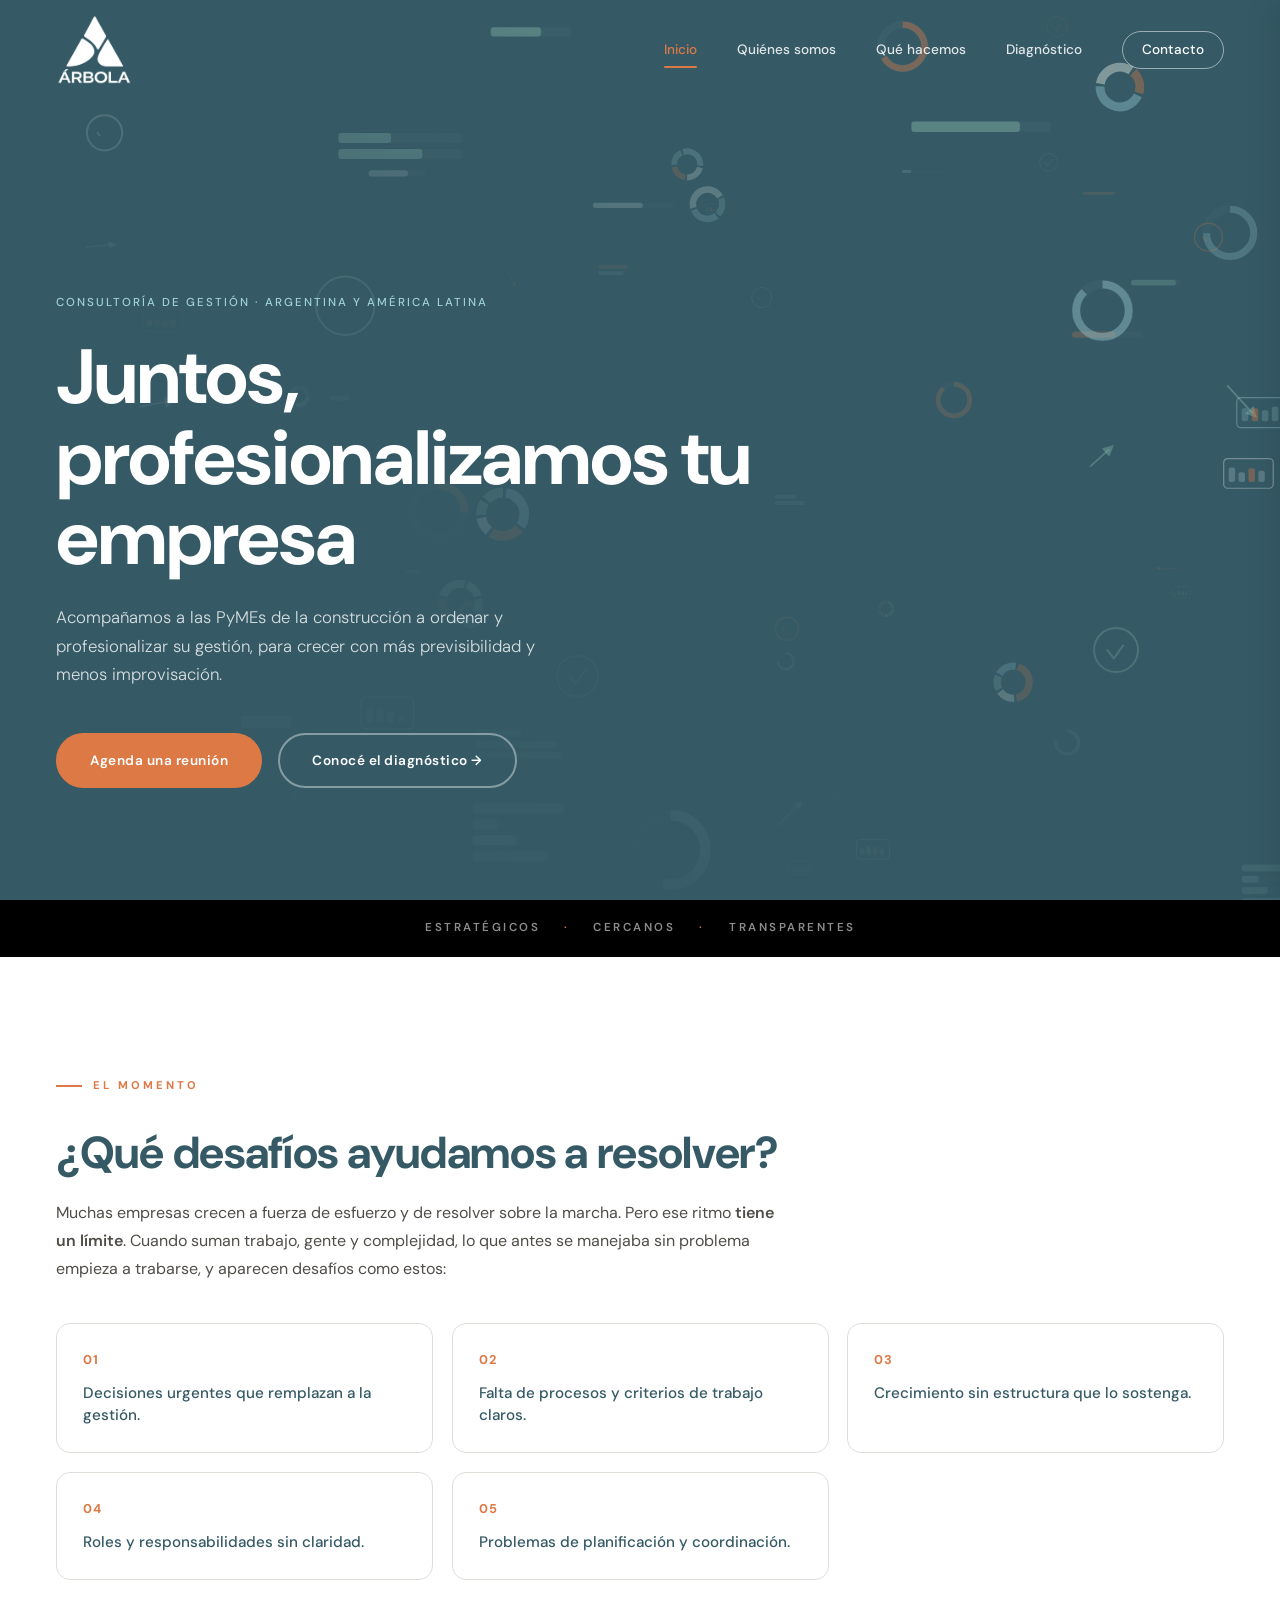
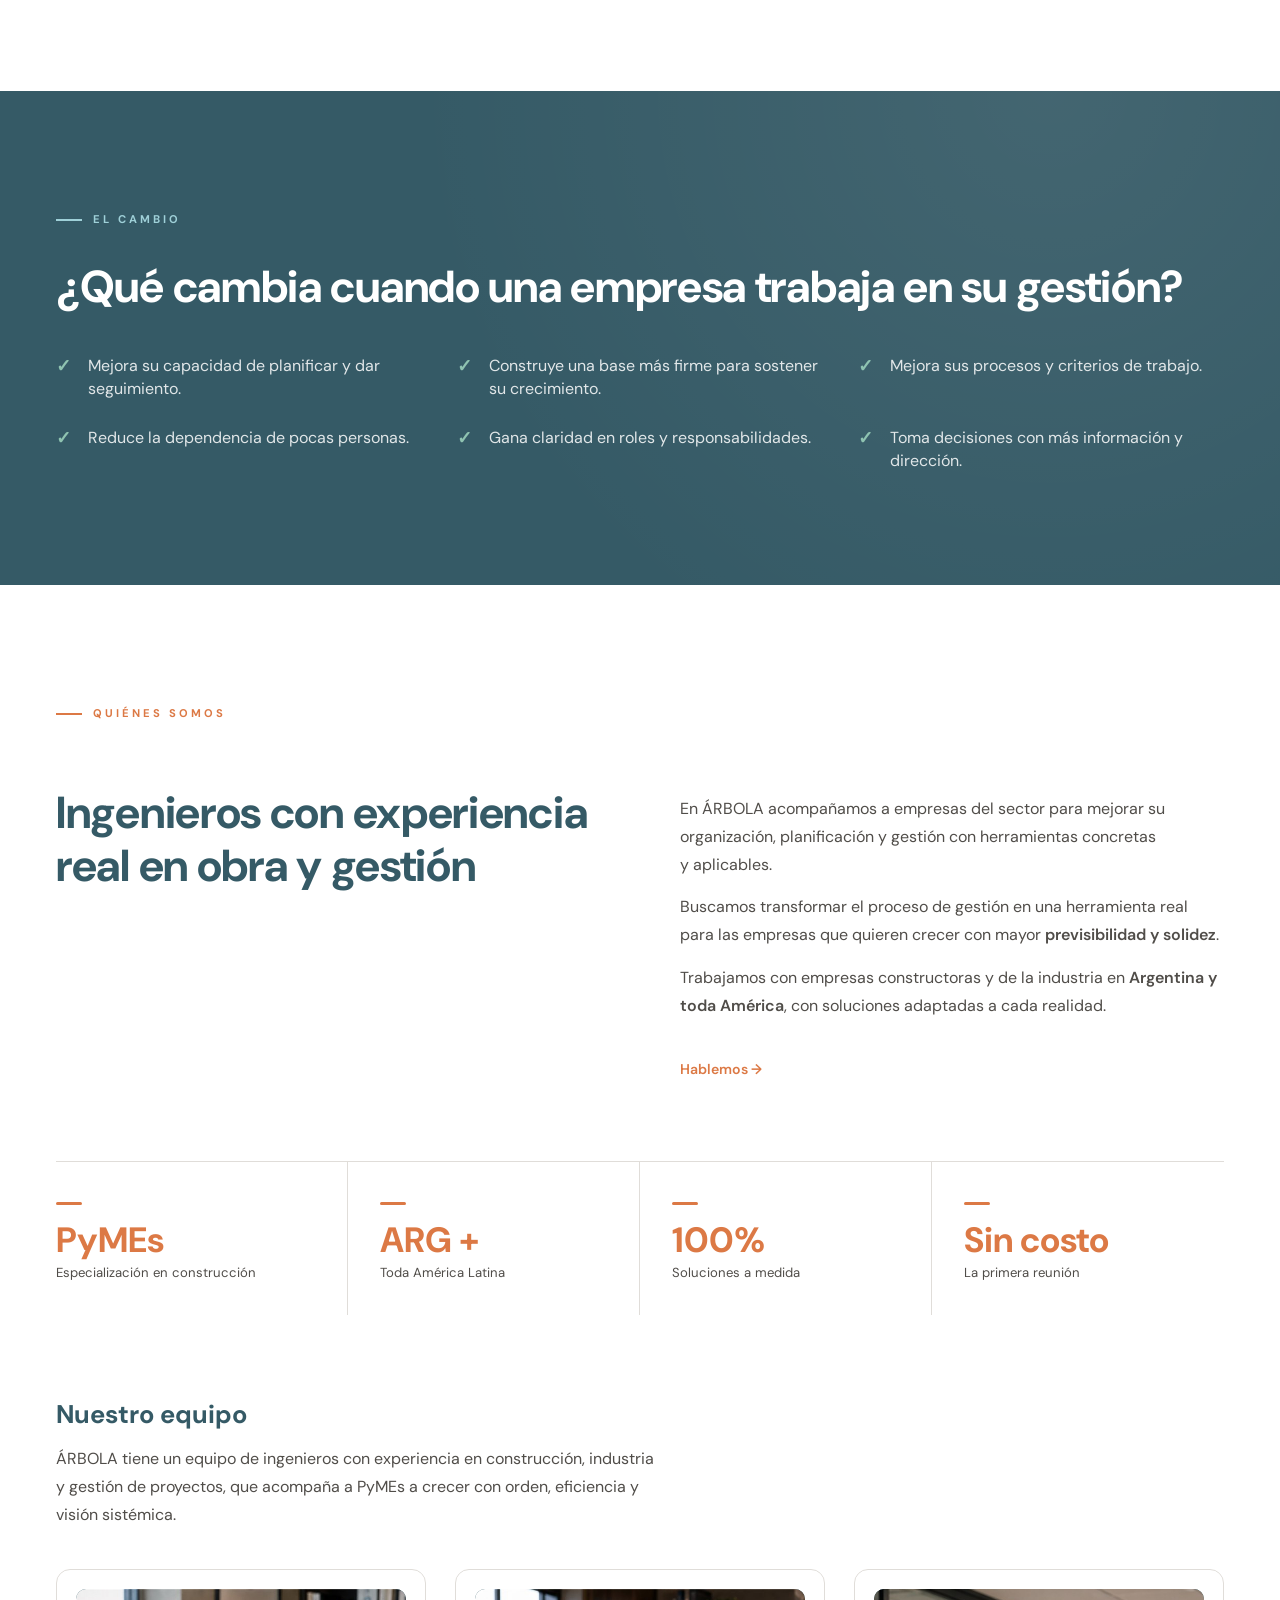
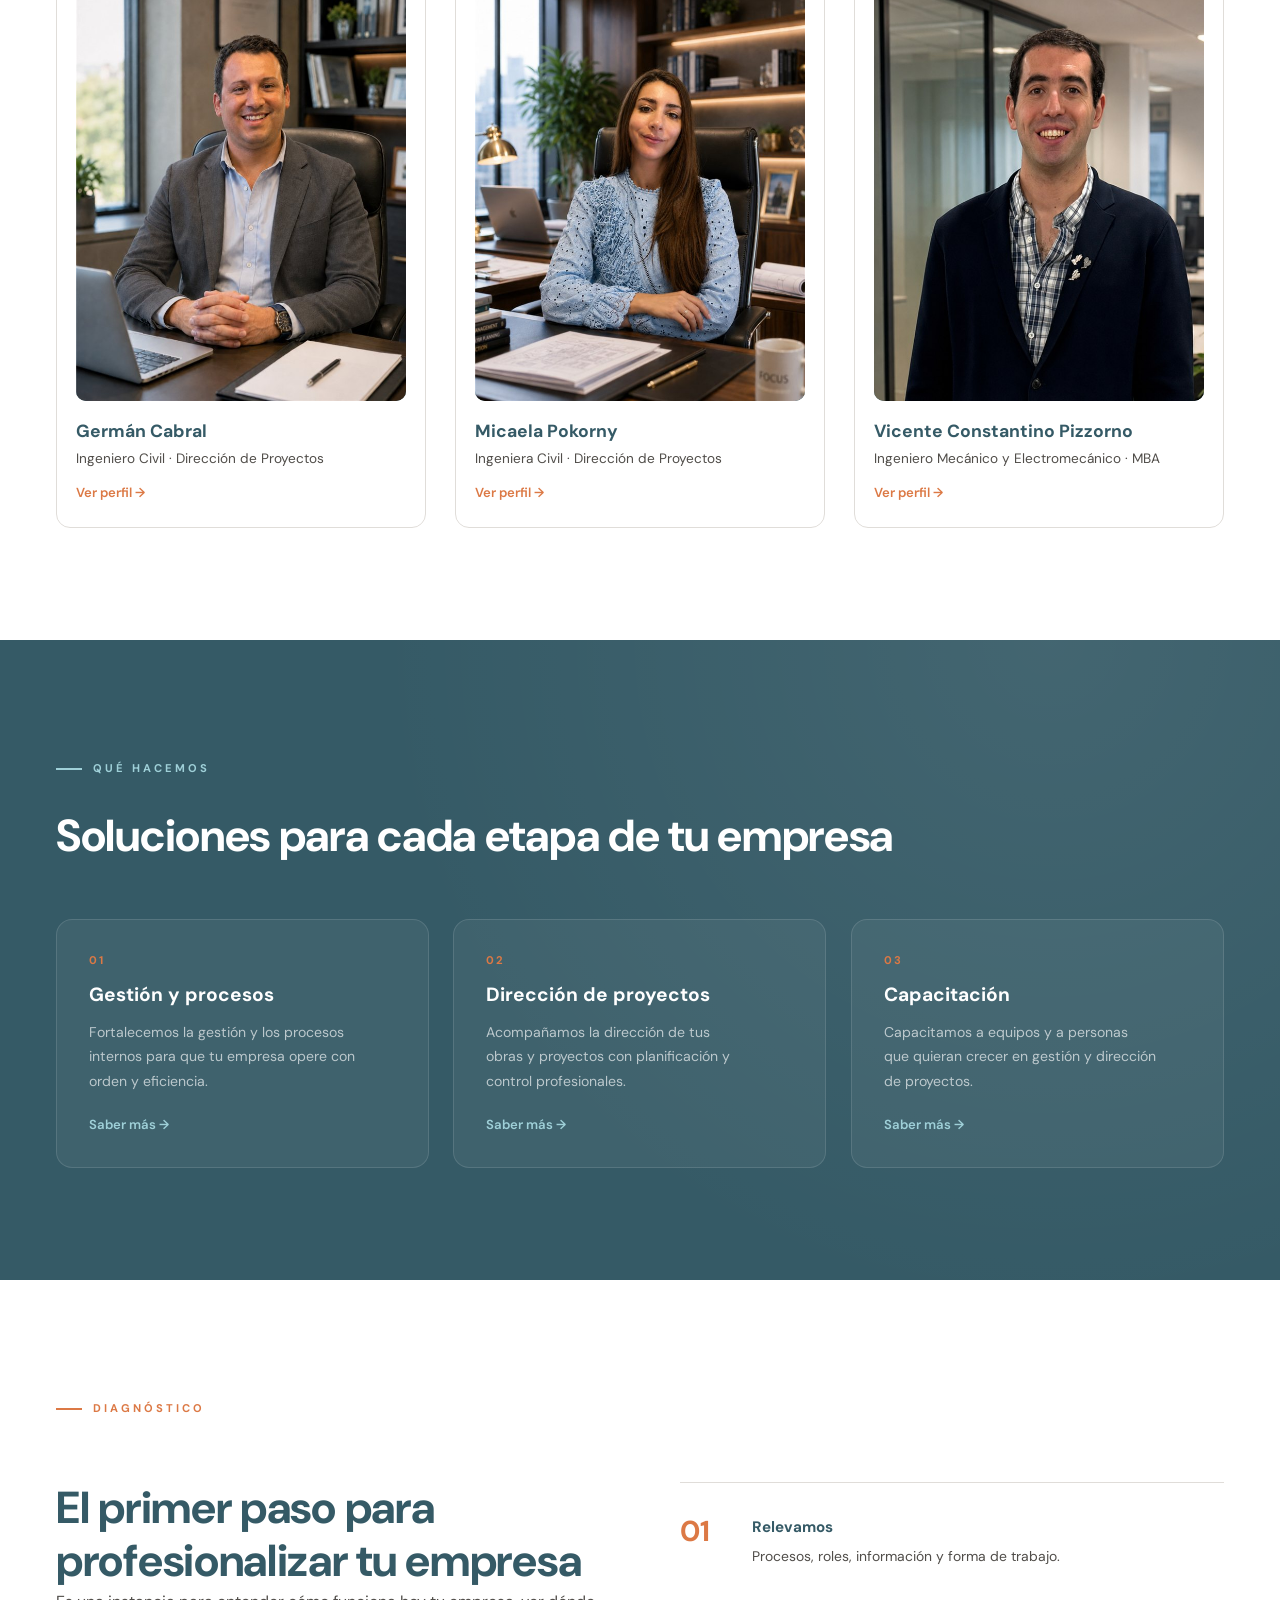
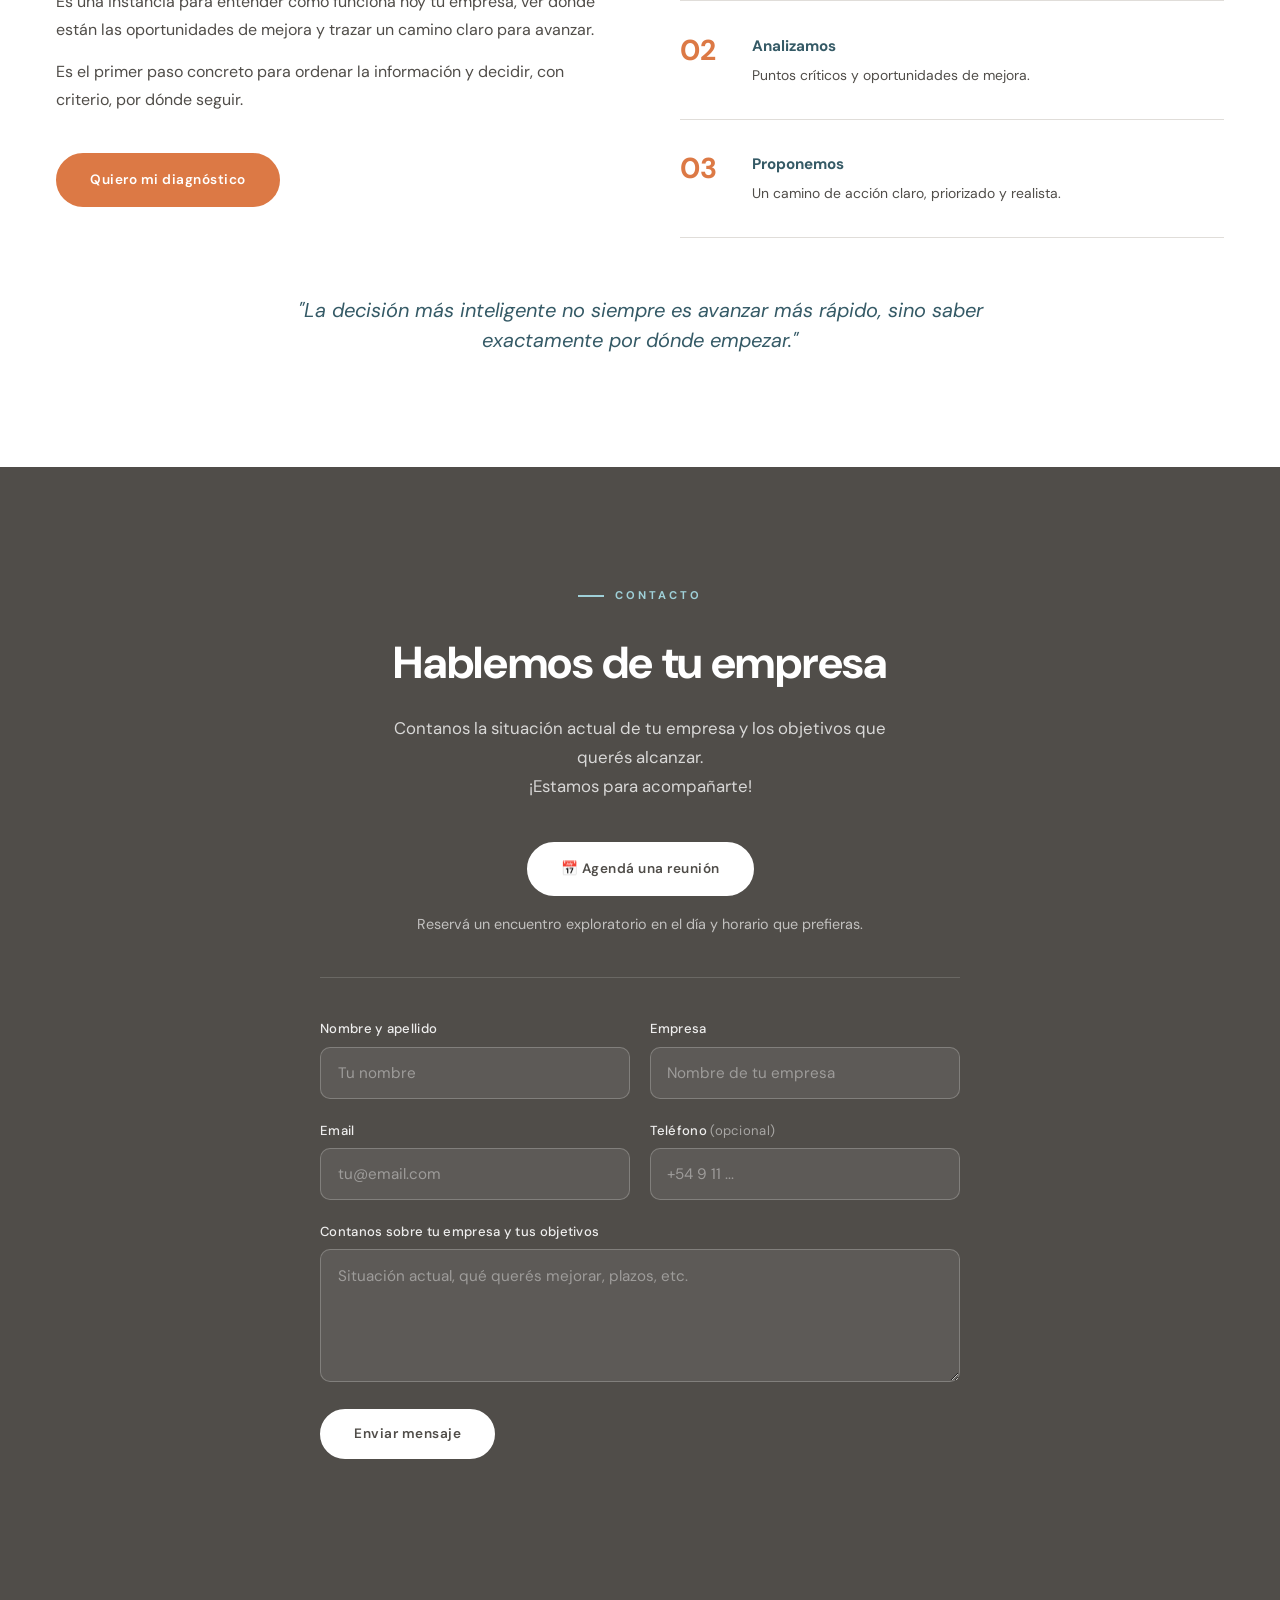
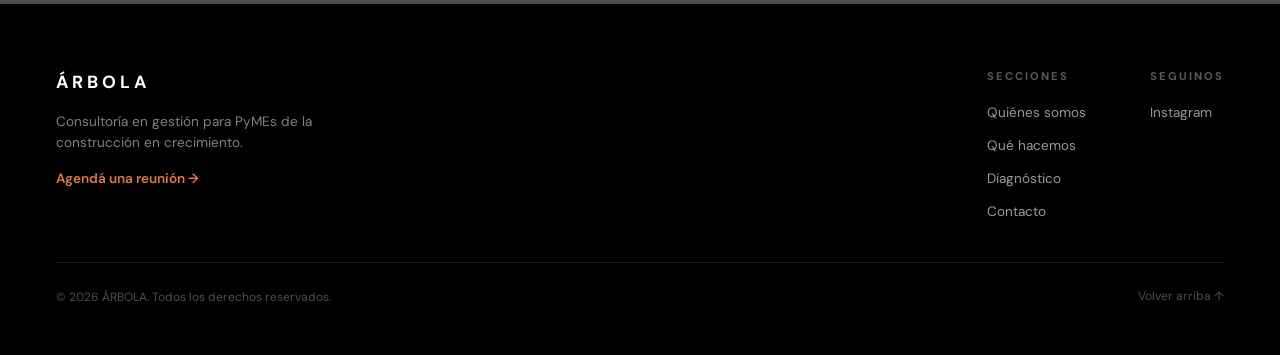
==== commit 7c23011c: "content: mas aire arriba de la cabeza en la foto de Vicente" ====
--- a/index.html
+++ b/index.html
@@ -163,7 +163,7 @@
             <span class="card-link">Ver perfil →</span>
           </div>
           <div class="team-card" data-member="vicente" role="button" tabindex="0">
-            <div class="team-photo"><img src="img/equipo/vicente.jpg?v=2" alt="Vicente Constantino Pizzorno" onerror="this.style.display='none'" /><span class="team-initials">VP</span></div>
+            <div class="team-photo"><img src="img/equipo/vicente.jpg?v=3" alt="Vicente Constantino Pizzorno" onerror="this.style.display='none'" /><span class="team-initials">VP</span></div>
             <h4>Vicente Constantino Pizzorno</h4>
             <p>Ingeniero Mecánico y Electromecánico · MBA</p>
             <span class="card-link">Ver perfil →</span>
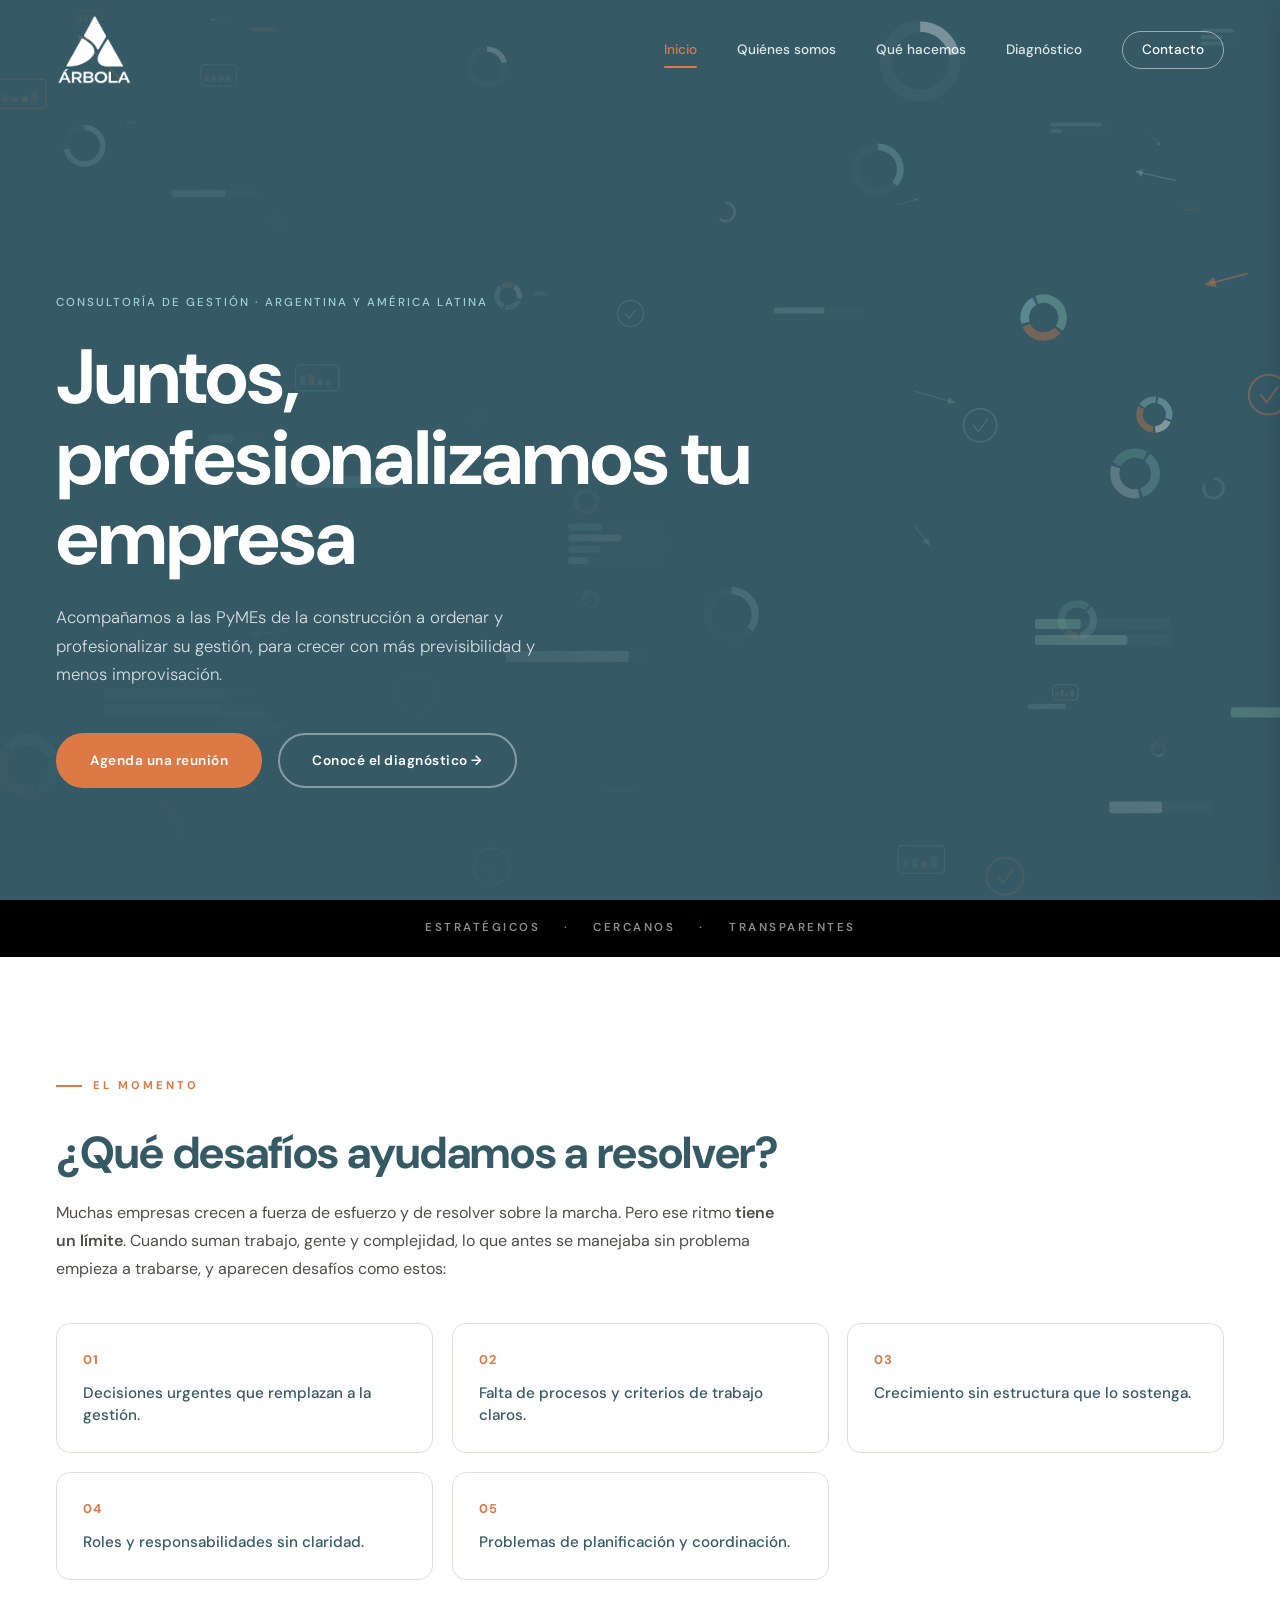
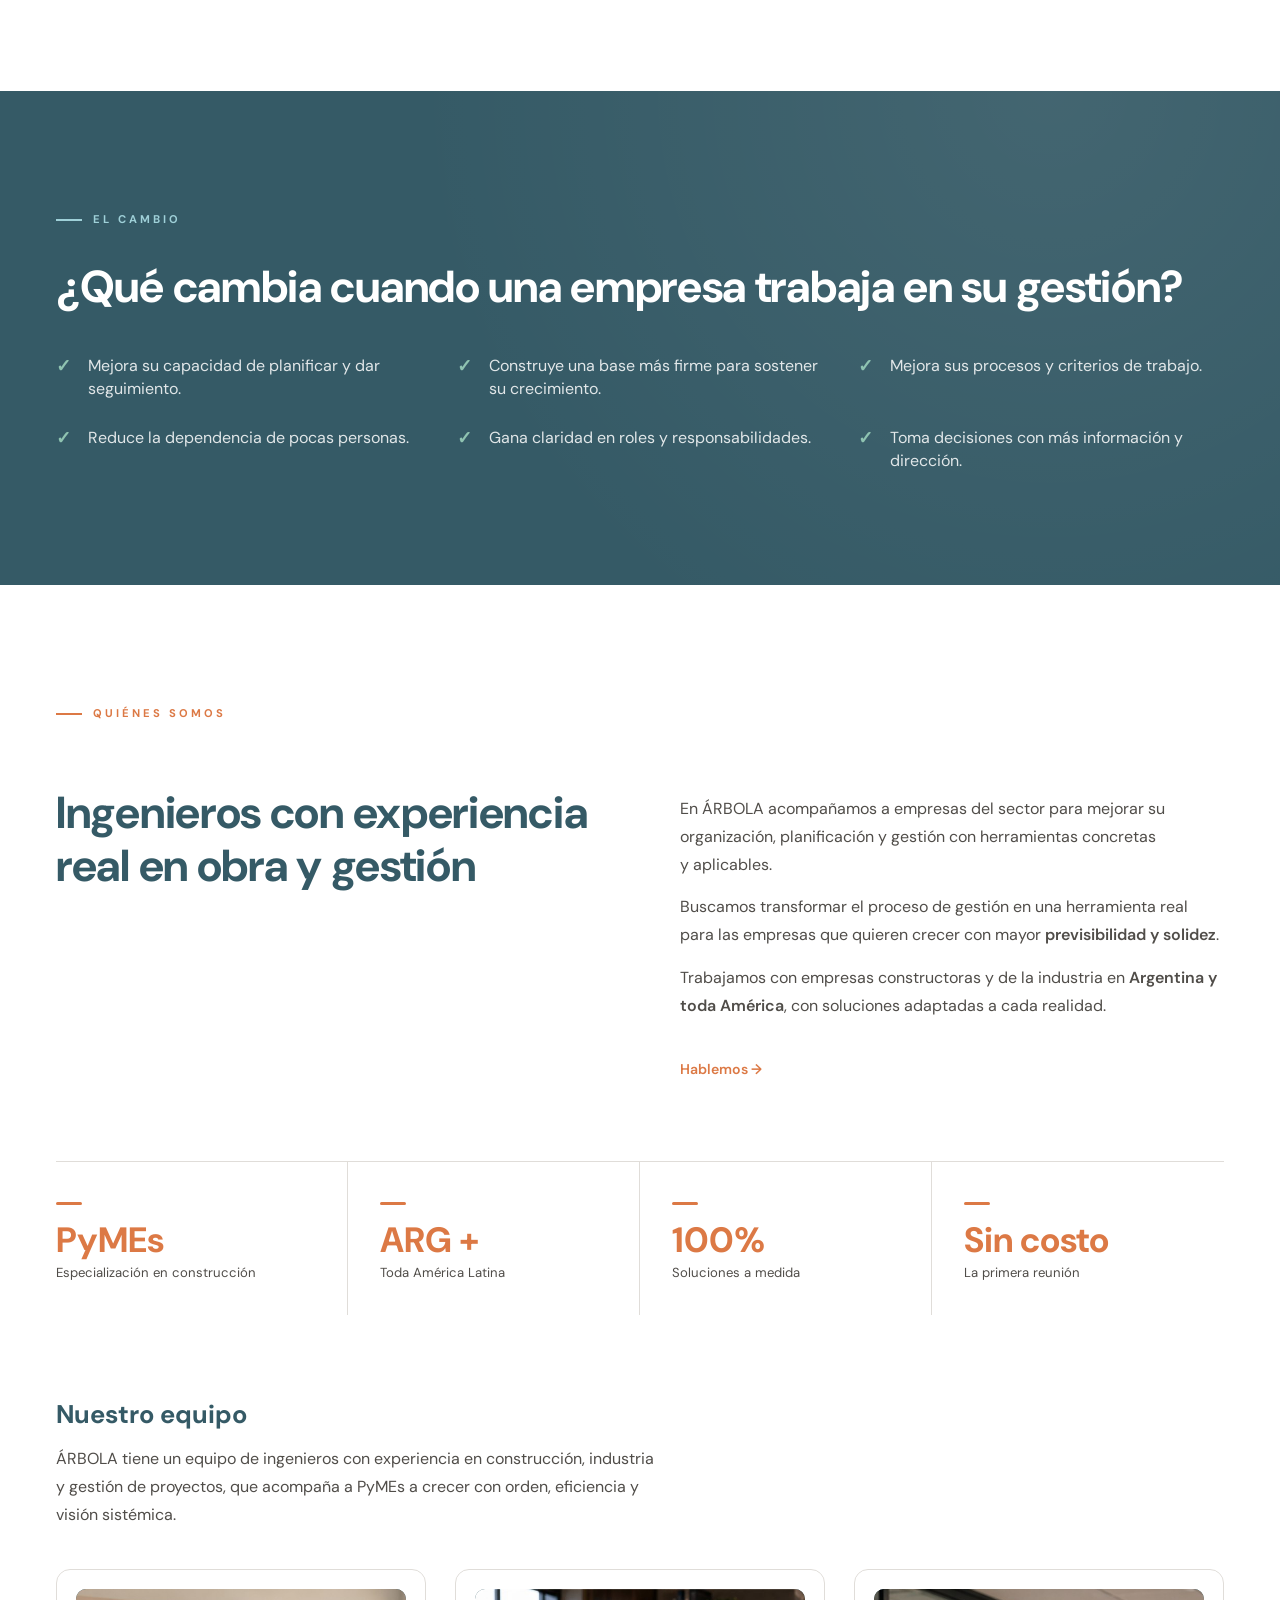
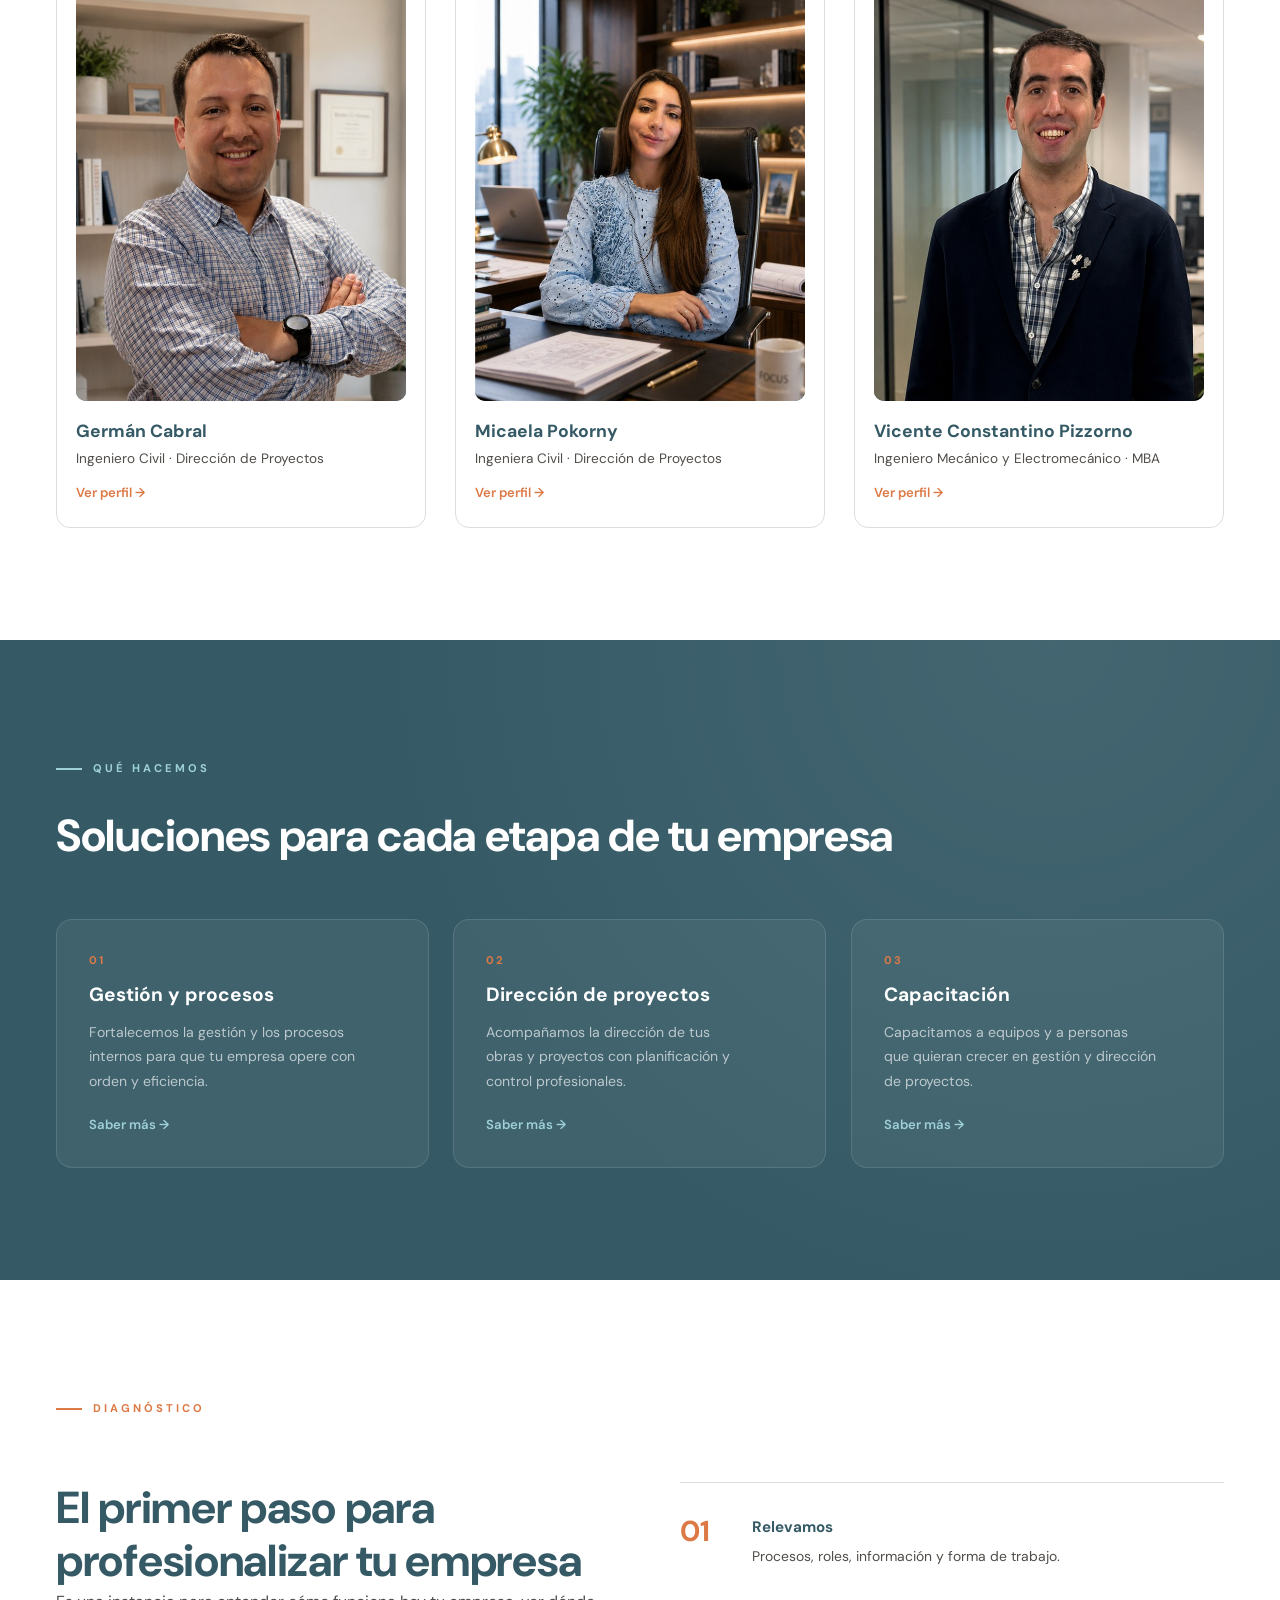
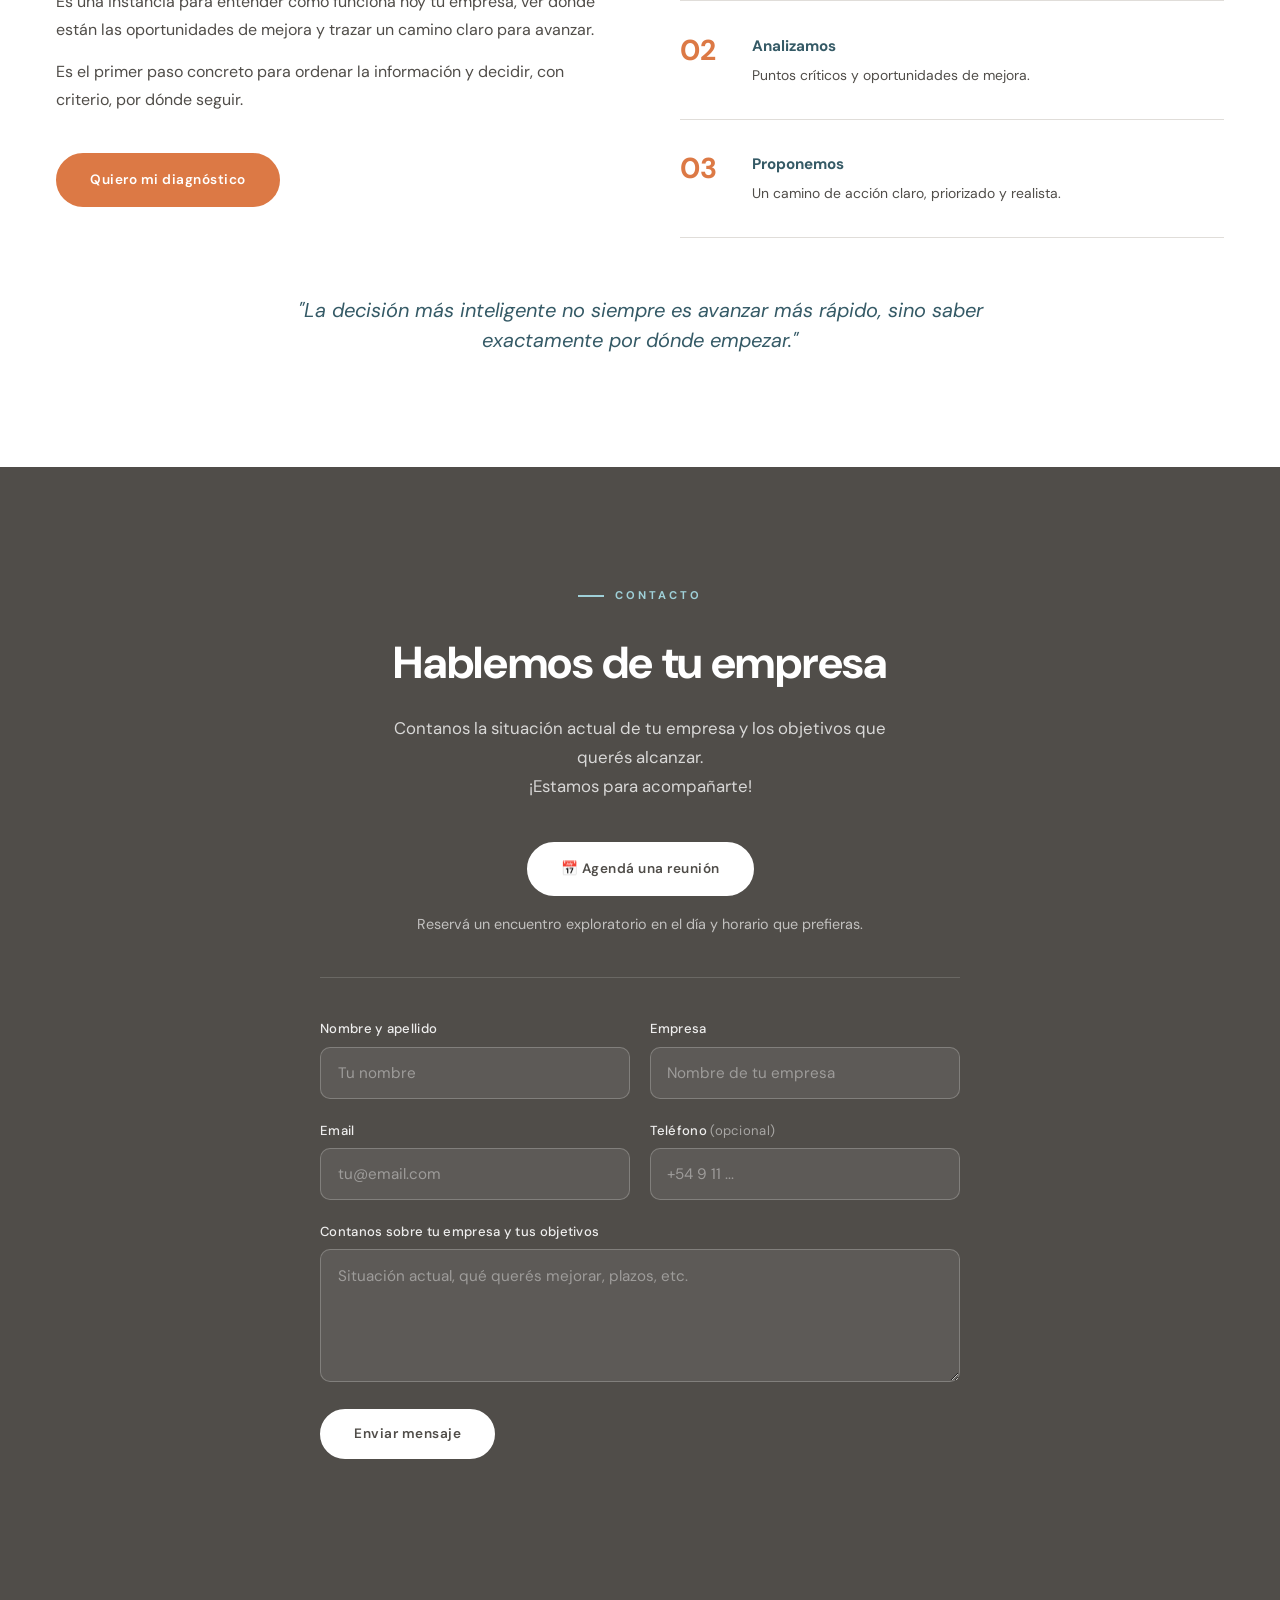
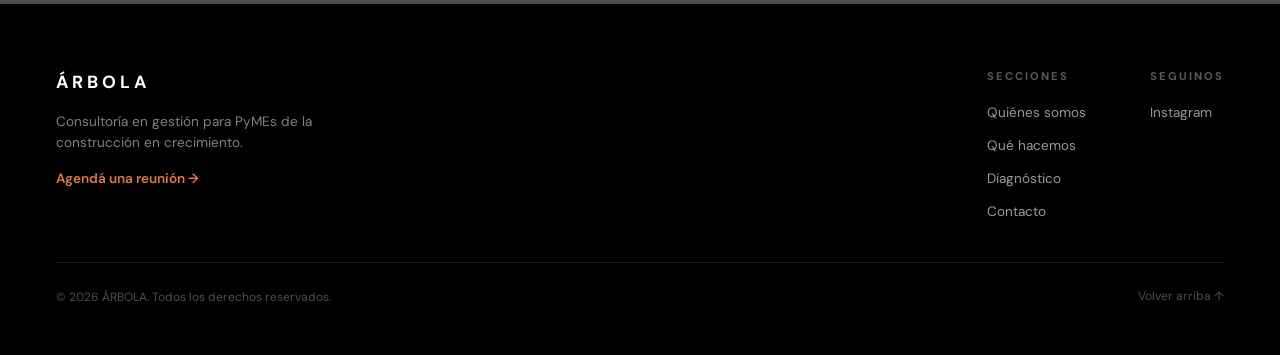
==== commit e63213bf: "content: foto real de German Cabral (busto brazos cruzados, recortada y optimizada)" ====
--- a/index.html
+++ b/index.html
@@ -151,7 +151,7 @@
         <p class="team-intro">ÁRBOLA tiene un equipo de ingenieros con experiencia en construcción, industria y gestión de proyectos, que acompaña a PyMEs a crecer con orden, eficiencia y visión sistémica.</p>
         <div class="team-grid">
           <div class="team-card" data-member="german" role="button" tabindex="0">
-            <div class="team-photo"><img src="img/equipo/german.jpg" alt="Germán Cabral" onerror="this.style.display='none'" /><span class="team-initials">GC</span></div>
+            <div class="team-photo"><img src="img/equipo/german.jpg?v=2" alt="Germán Cabral" onerror="this.style.display='none'" /><span class="team-initials">GC</span></div>
             <h4>Germán Cabral</h4>
             <p>Ingeniero Civil · Dirección de Proyectos</p>
             <span class="card-link">Ver perfil →</span>
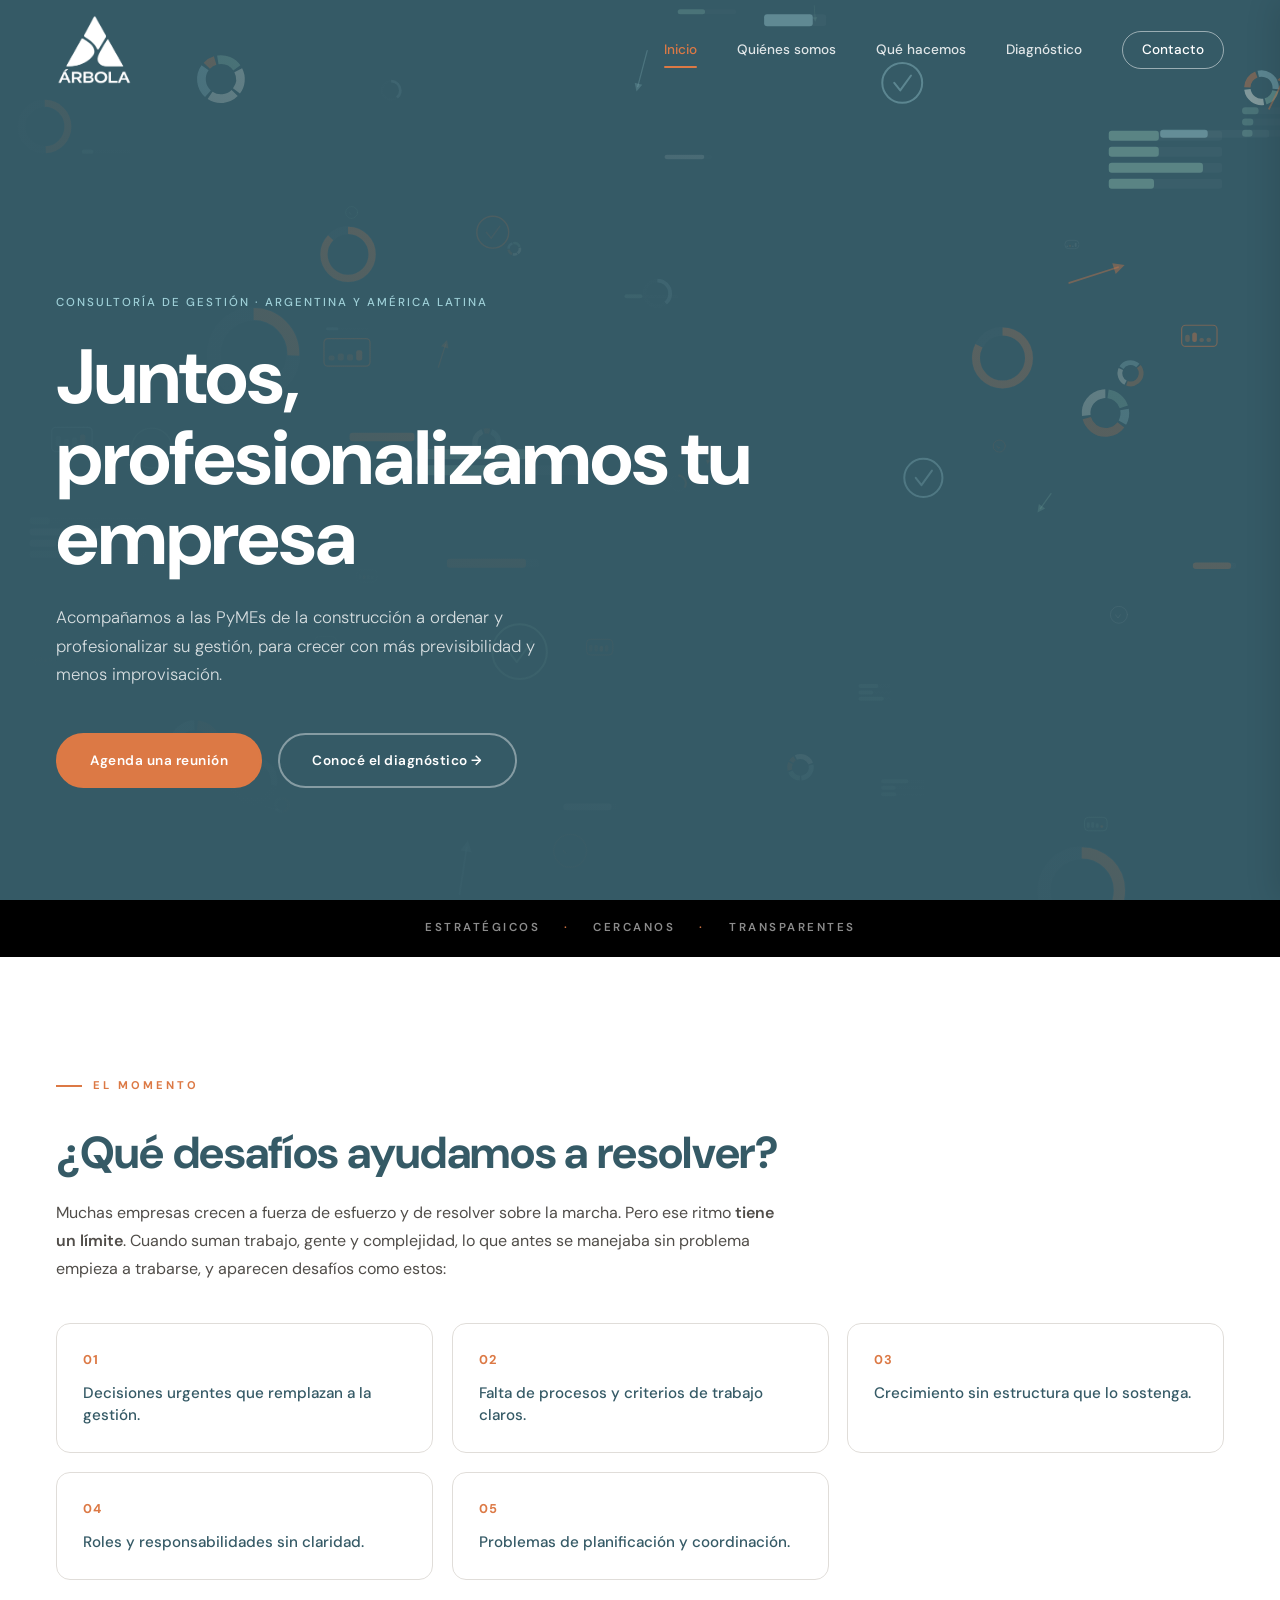
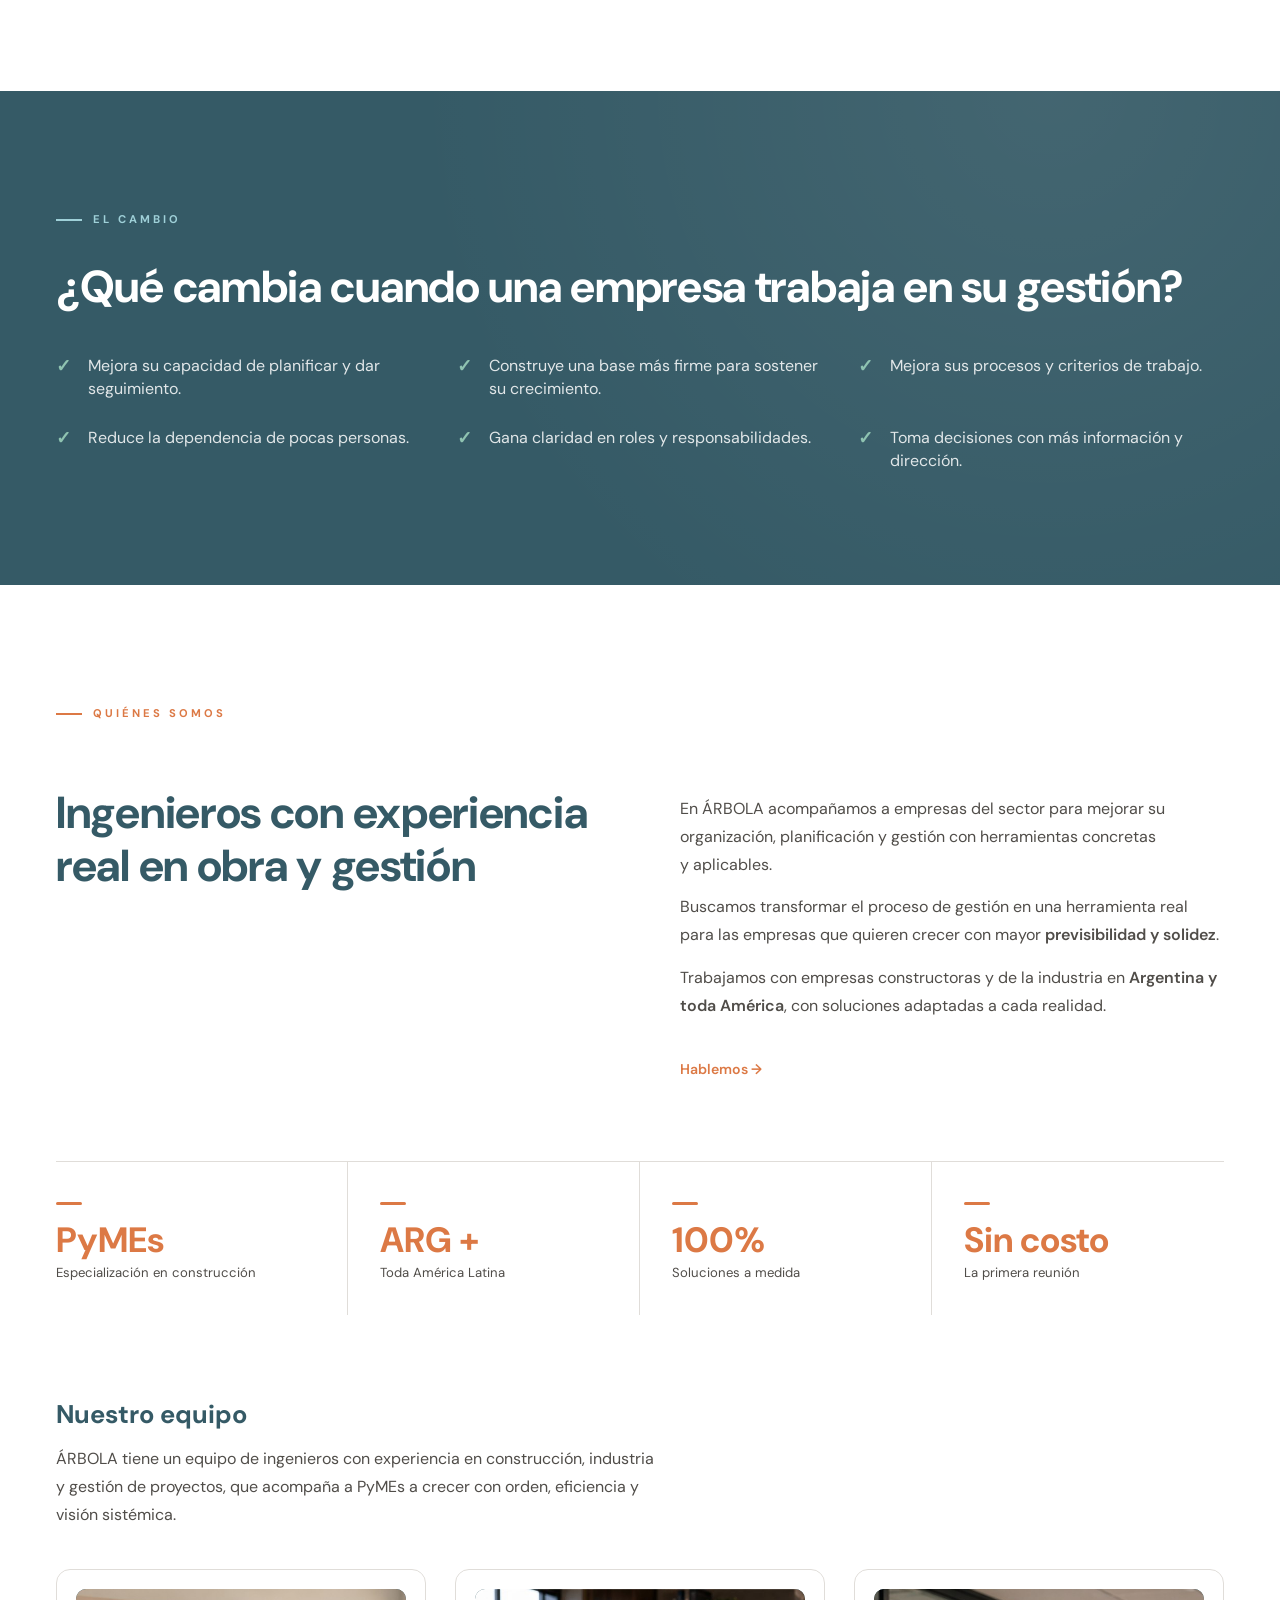
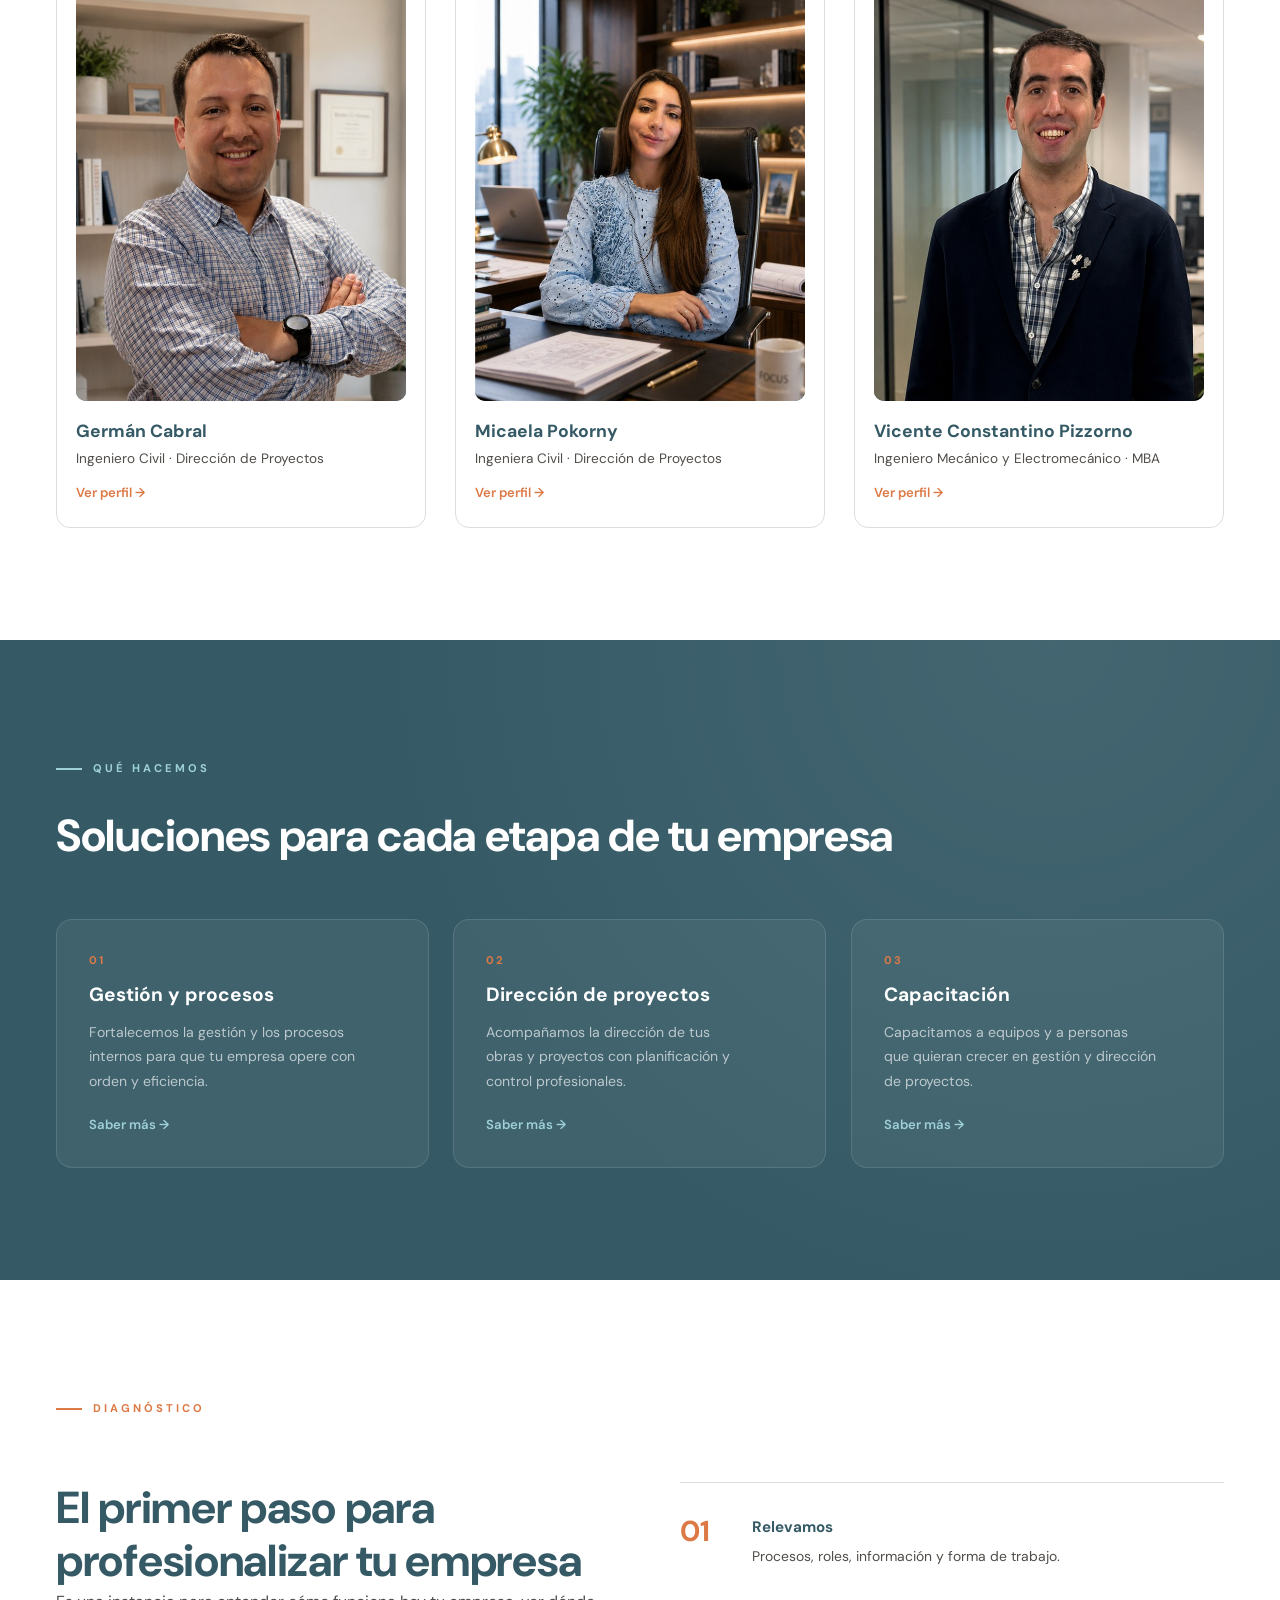
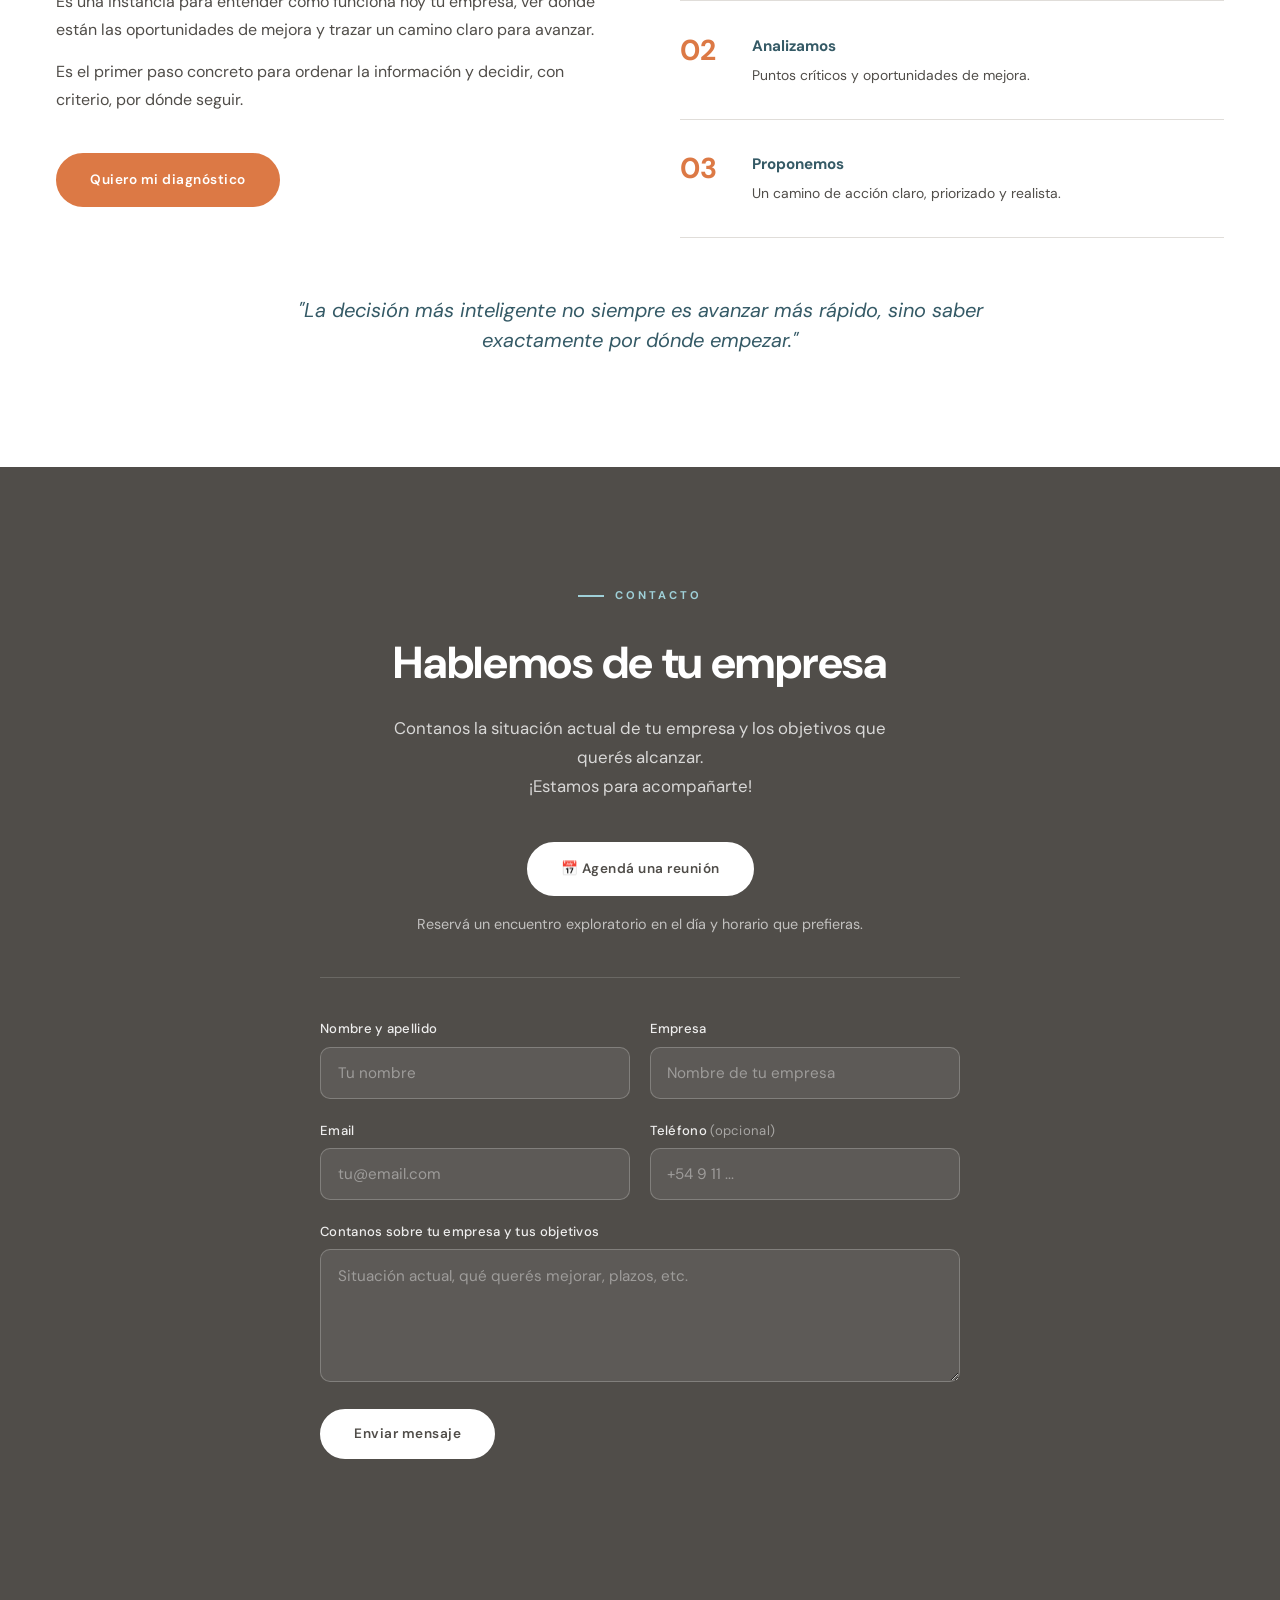
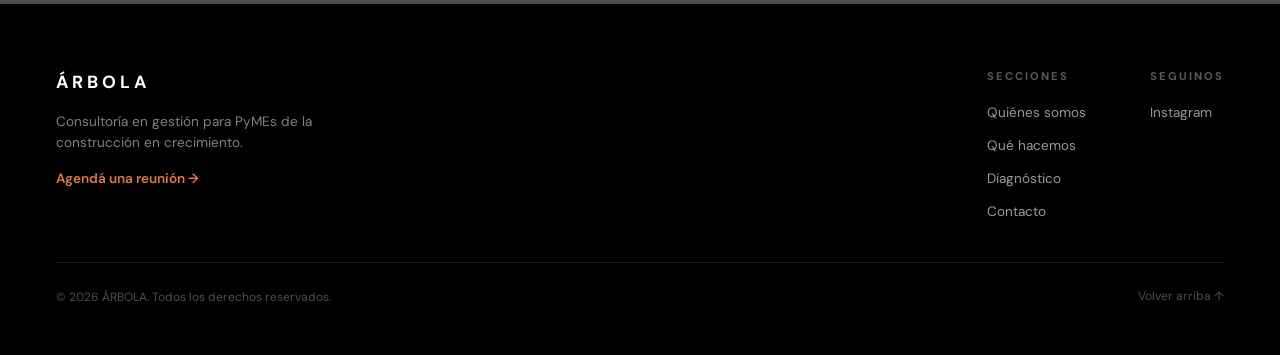
==== commit 5c199430: "feat: instalar Google Analytics 4 (gtag.js) para medir visitas" ====
--- a/index.html
+++ b/index.html
@@ -3,6 +3,16 @@
 <head>
   <meta charset="UTF-8" />
   <meta name="viewport" content="width=device-width, initial-scale=1.0" />
+
+  <!-- Google tag (gtag.js) — Google Analytics 4 -->
+  <script async src="https://www.googletagmanager.com/gtag/js?id=G-CBPW84SX4E"></script>
+  <script>
+    window.dataLayer = window.dataLayer || [];
+    function gtag(){dataLayer.push(arguments);}
+    gtag('js', new Date());
+    gtag('config', 'G-CBPW84SX4E');
+  </script>
+
   <meta http-equiv="Cache-Control" content="no-cache, no-store, must-revalidate" />
   <meta http-equiv="Pragma" content="no-cache" />
   <meta http-equiv="Expires" content="0" />
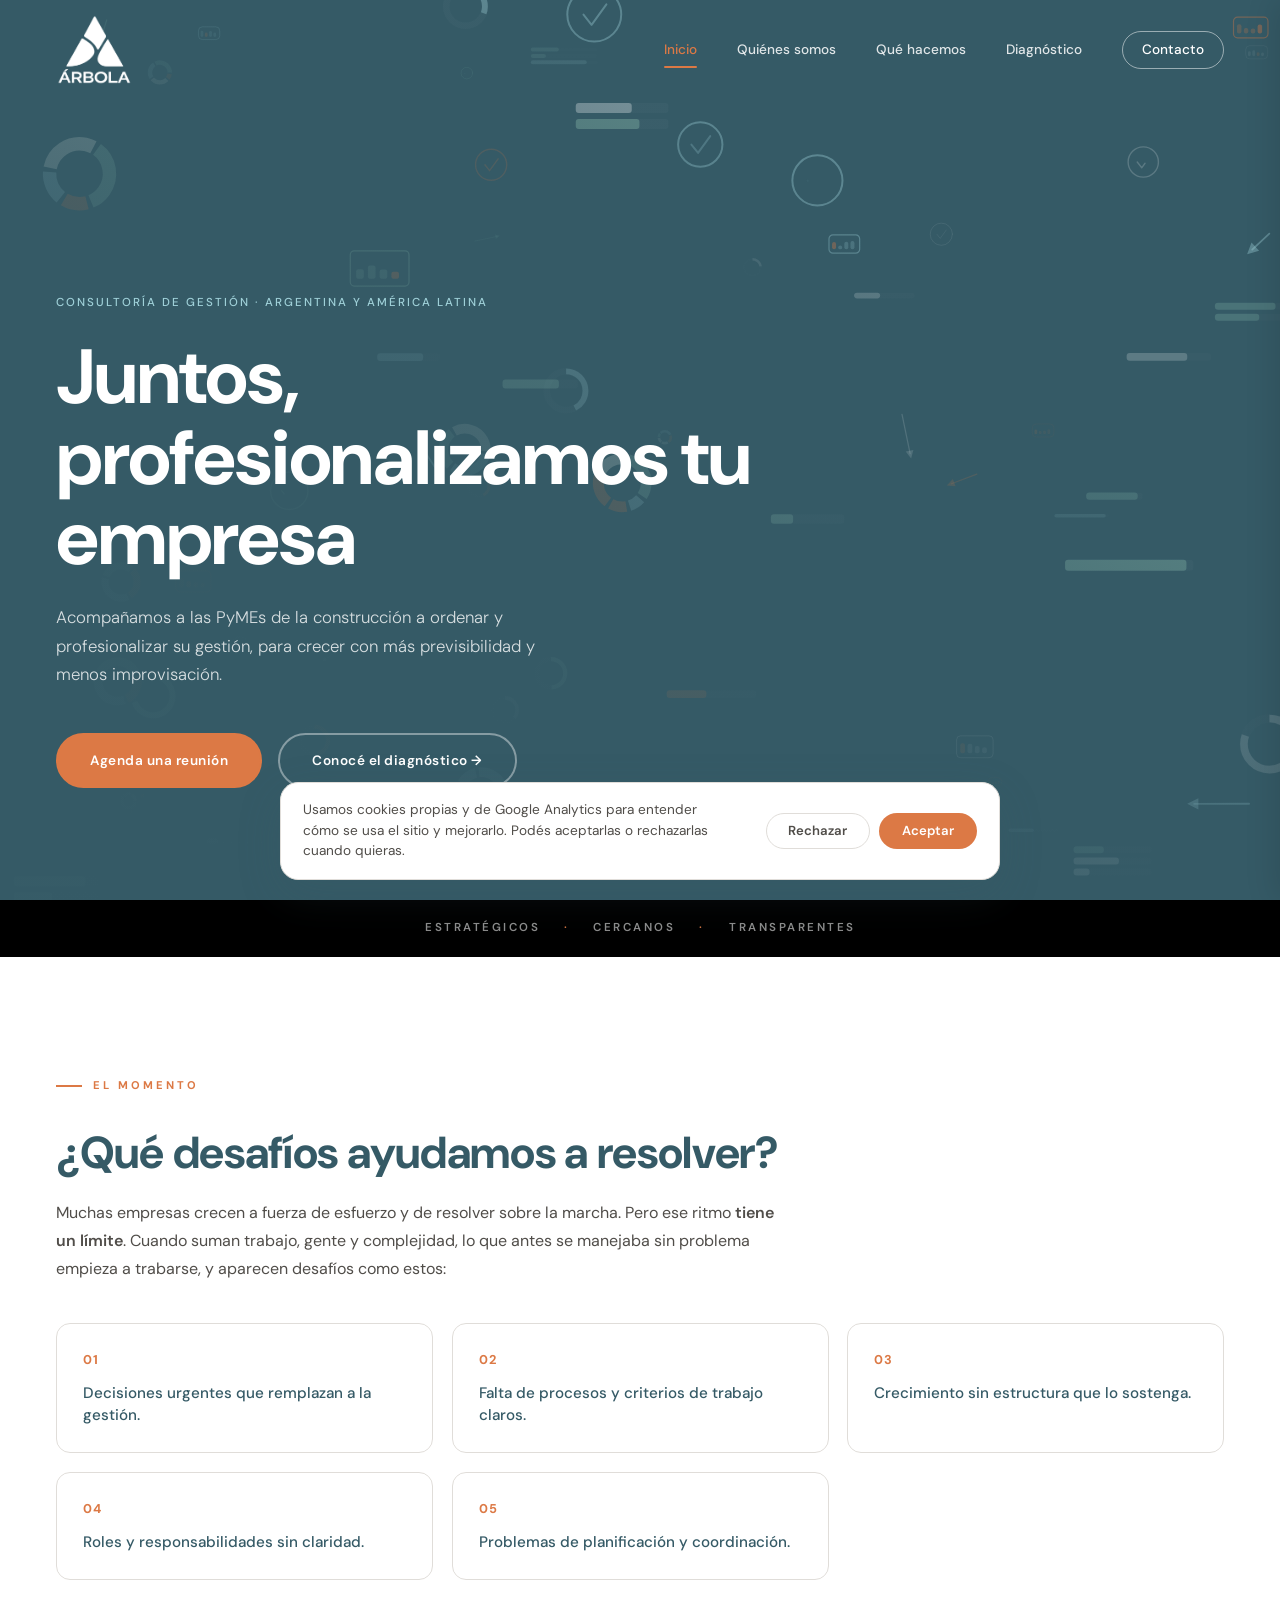
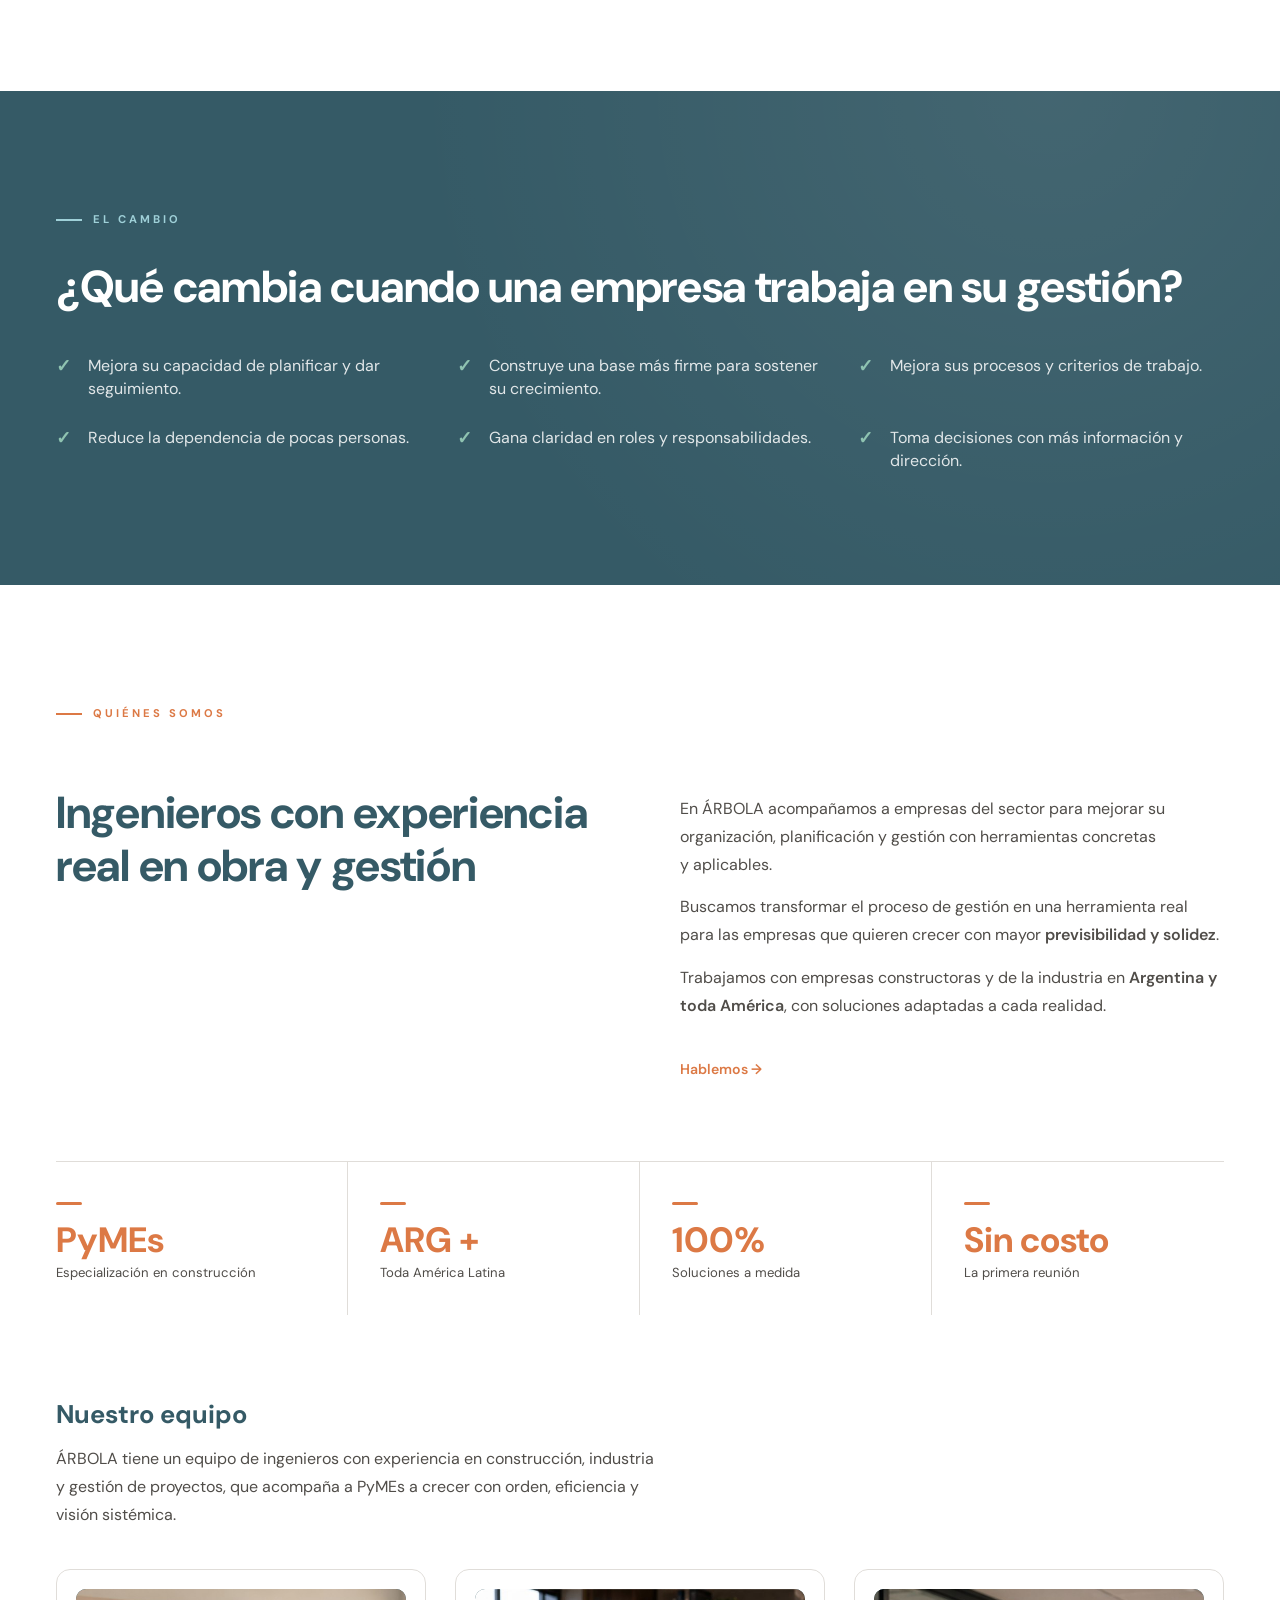
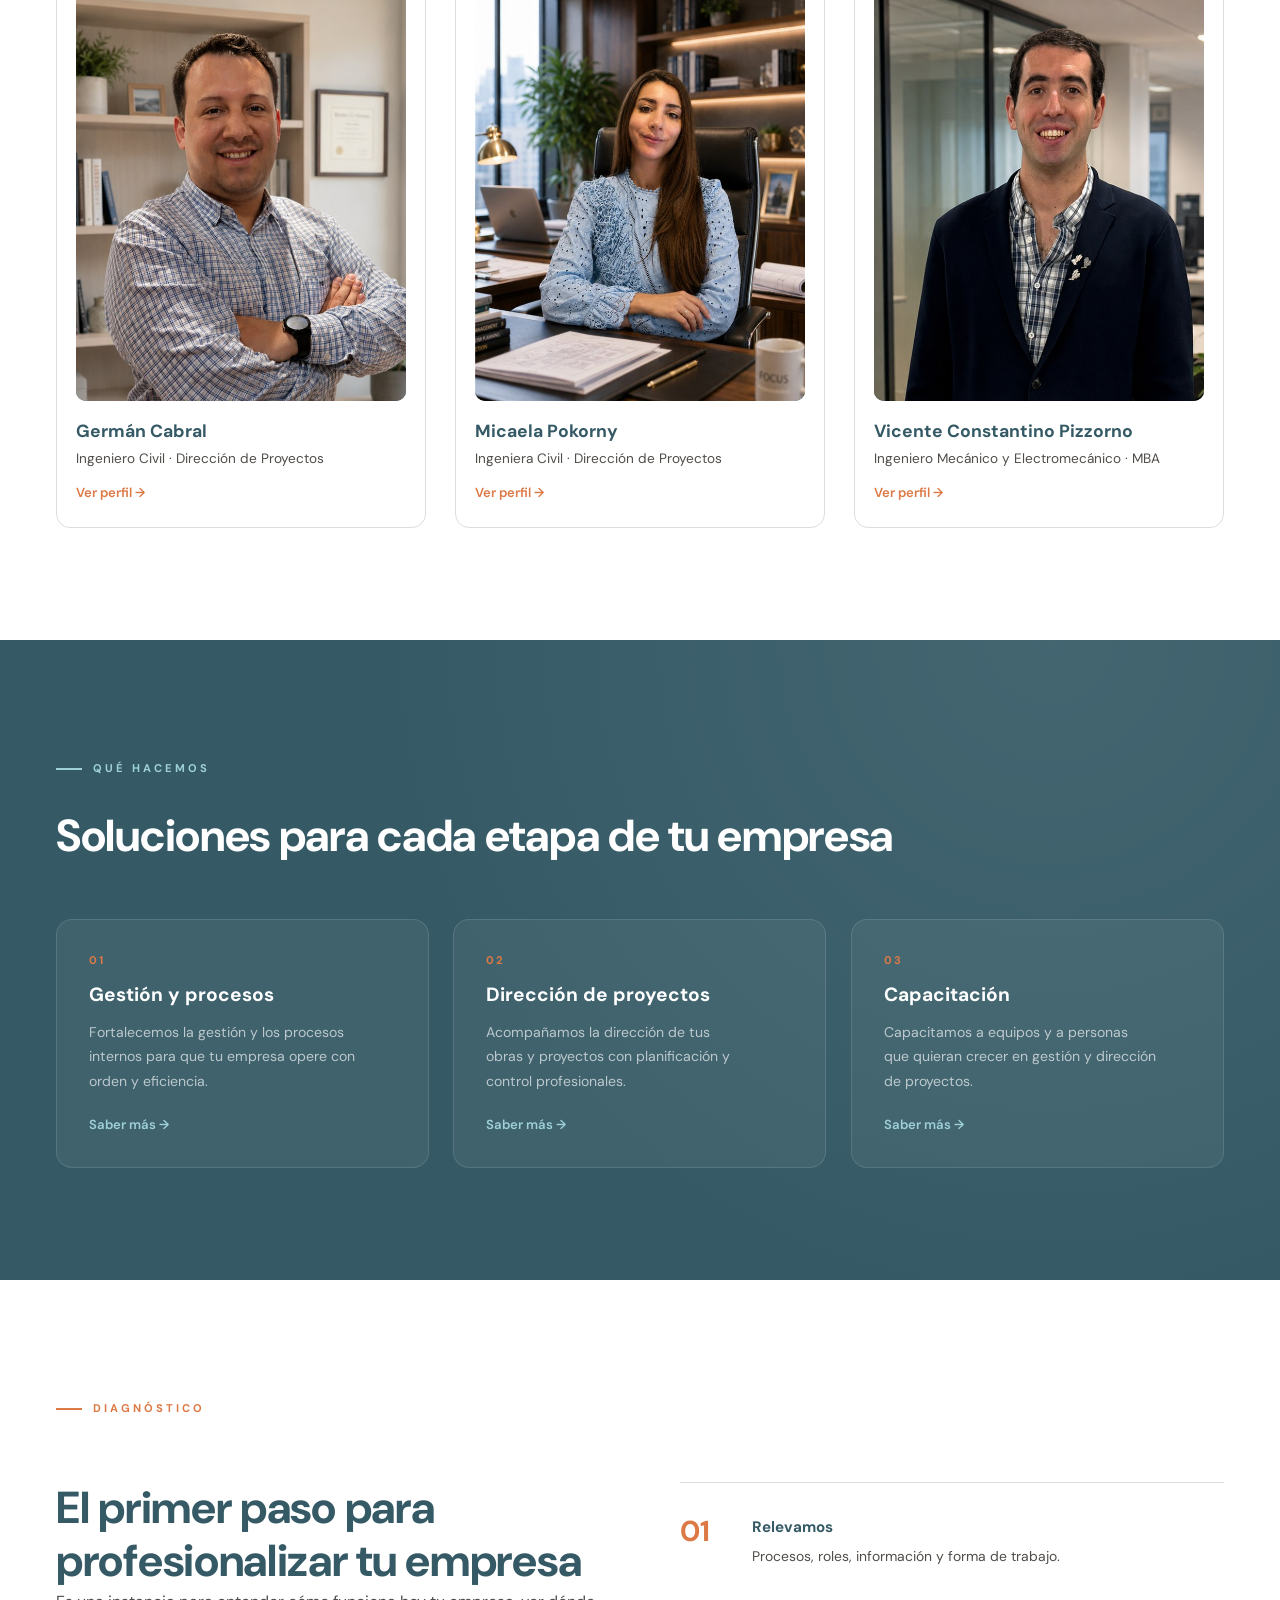
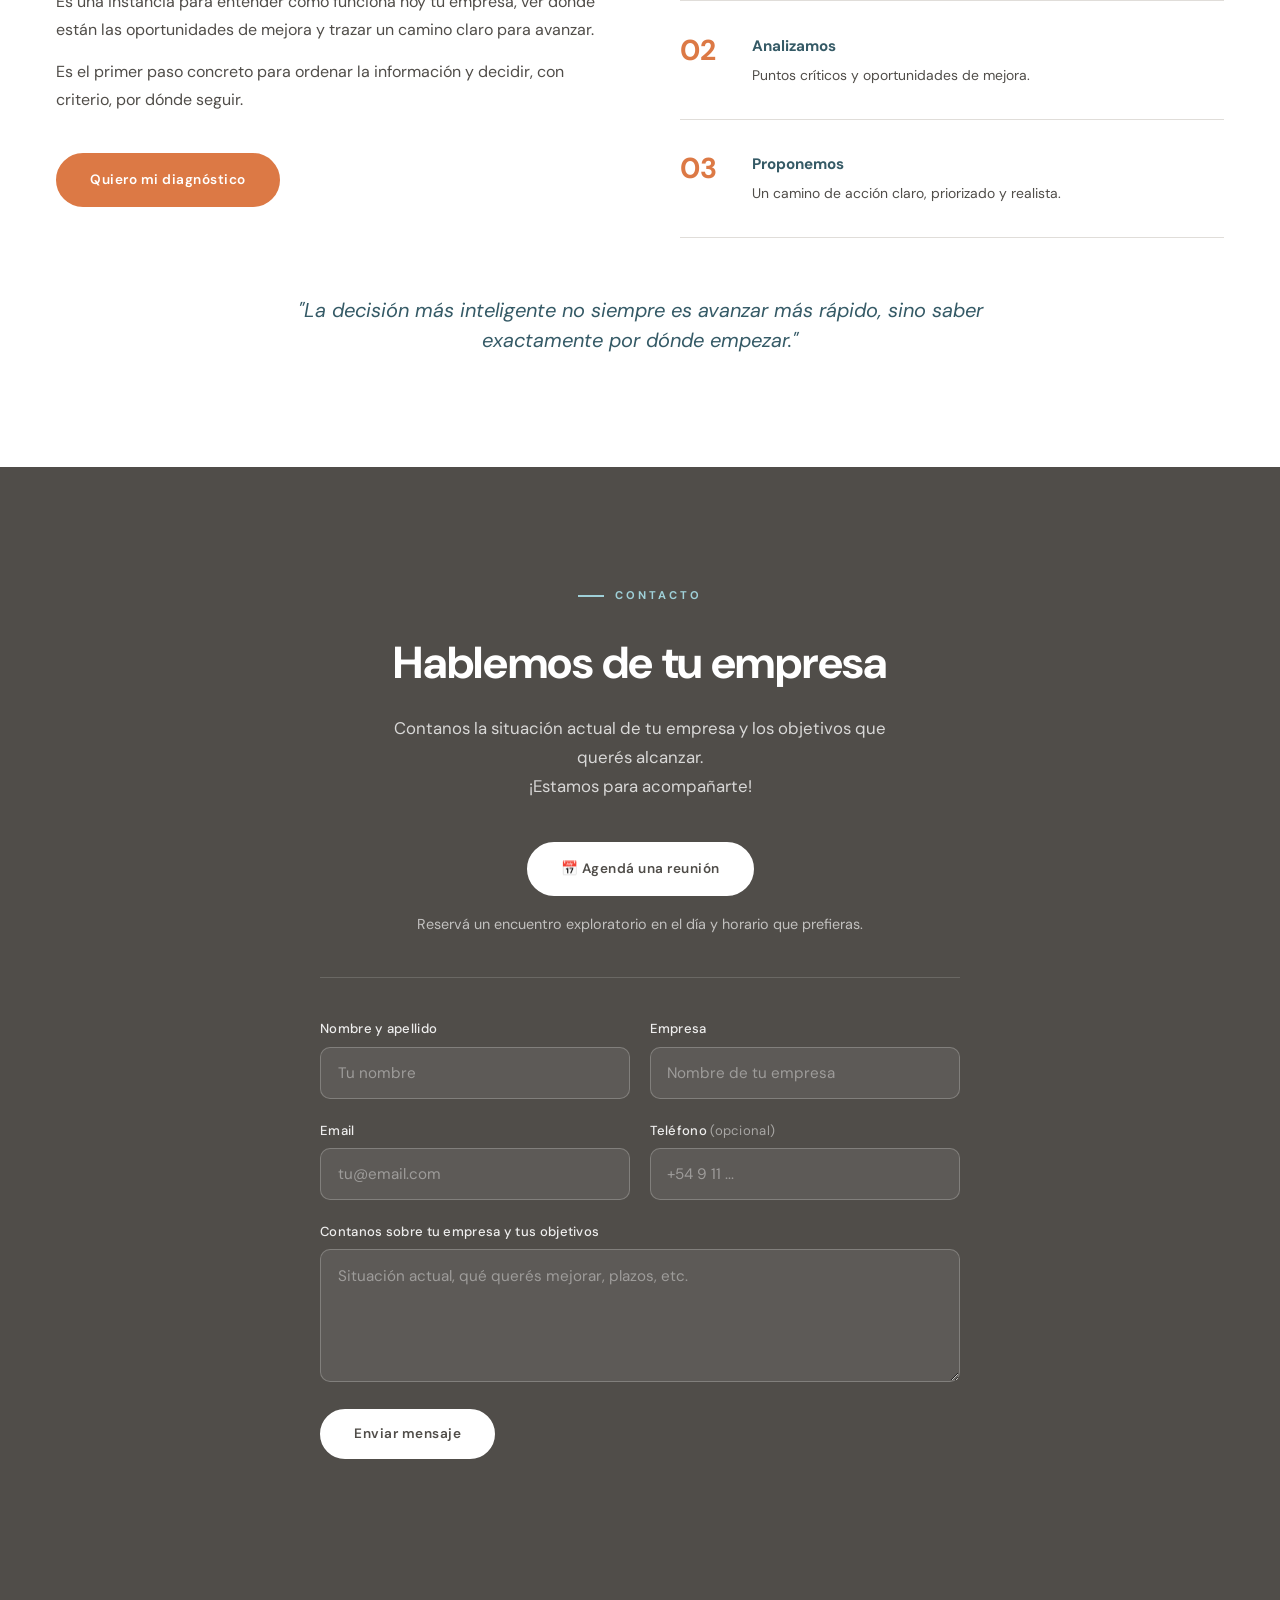
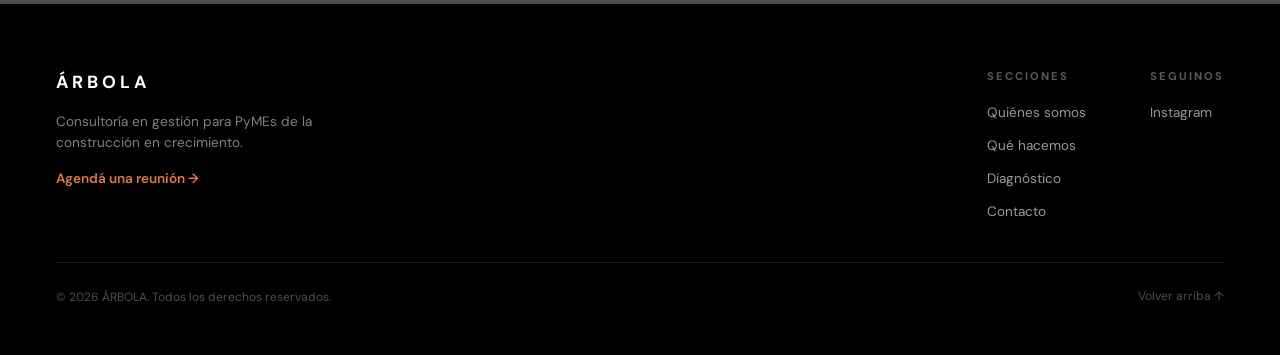
==== commit e49a50e3: "feat: banner de cookies (Consent Mode v2) con estetica de marca" ====
--- a/index.html
+++ b/index.html
@@ -4,12 +4,27 @@
   <meta charset="UTF-8" />
   <meta name="viewport" content="width=device-width, initial-scale=1.0" />
 
-  <!-- Google tag (gtag.js) — Google Analytics 4 -->
+  <!-- Google tag (gtag.js) — Google Analytics 4 + Consent Mode v2 -->
   <script async src="https://www.googletagmanager.com/gtag/js?id=G-CBPW84SX4E"></script>
   <script>
     window.dataLayer = window.dataLayer || [];
     function gtag(){dataLayer.push(arguments);}
     gtag('js', new Date());
+
+    // Consent Mode v2: por defecto denegado hasta que la persona decida
+    gtag('consent', 'default', {
+      'ad_storage': 'denied',
+      'ad_user_data': 'denied',
+      'ad_personalization': 'denied',
+      'analytics_storage': 'denied'
+    });
+    // Respetar la decisión guardada previamente
+    try {
+      if (localStorage.getItem('arbola_cookie_consent') === 'accepted') {
+        gtag('consent', 'update', { 'analytics_storage': 'granted' });
+      }
+    } catch (e) {}
+
     gtag('config', 'G-CBPW84SX4E');
   </script>
 
@@ -33,7 +48,7 @@
   <meta name="twitter:card" content="summary_large_image" />
   <link rel="preconnect" href="https://fonts.googleapis.com" />
   <link href="https://fonts.googleapis.com/css2?family=DM+Sans:ital,opsz,wght@0,9..40,300;0,9..40,400;0,9..40,500;0,9..40,700;1,9..40,400&display=swap" rel="stylesheet" />
-  <link rel="stylesheet" href="styles.css?v=29" />
+  <link rel="stylesheet" href="styles.css?v=30" />
 </head>
 <body>
 
@@ -831,5 +846,48 @@
       sections.forEach(s => obs.observe(s));
     })();
   </script>
+
+  <!-- Banner de cookies -->
+  <div id="cookie-banner" class="cookie-banner" role="dialog" aria-live="polite" aria-label="Aviso de cookies" hidden>
+    <div class="cookie-banner-inner">
+      <p class="cookie-text">
+        Usamos cookies propias y de Google Analytics para entender cómo se usa el sitio y mejorarlo.
+        Podés aceptarlas o rechazarlas cuando quieras.
+      </p>
+      <div class="cookie-actions">
+        <button type="button" class="btn-cookie btn-cookie-reject" id="cookie-reject">Rechazar</button>
+        <button type="button" class="btn-cookie btn-cookie-accept" id="cookie-accept">Aceptar</button>
+      </div>
+    </div>
+  </div>
+  <script>
+    (function () {
+      var KEY = 'arbola_cookie_consent';
+      var banner = document.getElementById('cookie-banner');
+      if (!banner) return;
+      function show() {
+        banner.hidden = false;
+        requestAnimationFrame(function () { banner.classList.add('is-visible'); });
+      }
+      function hide() {
+        banner.classList.remove('is-visible');
+        setTimeout(function () { banner.hidden = true; }, 350);
+      }
+      var choice = null;
+      try { choice = localStorage.getItem(KEY); } catch (e) {}
+      if (choice !== 'accepted' && choice !== 'rejected') { show(); }
+
+      document.getElementById('cookie-accept').addEventListener('click', function () {
+        try { localStorage.setItem(KEY, 'accepted'); } catch (e) {}
+        if (typeof gtag === 'function') { gtag('consent', 'update', { 'analytics_storage': 'granted' }); }
+        hide();
+      });
+      document.getElementById('cookie-reject').addEventListener('click', function () {
+        try { localStorage.setItem(KEY, 'rejected'); } catch (e) {}
+        if (typeof gtag === 'function') { gtag('consent', 'update', { 'analytics_storage': 'denied' }); }
+        hide();
+      });
+    })();
+  </script>
 </body>
 </html>
--- a/styles.css
+++ b/styles.css
@@ -935,3 +935,66 @@
 
 /* Cursor personalizado en hero */
 .hero { cursor: crosshair; }
+
+/* ─── BANNER DE COOKIES ─── */
+.cookie-banner {
+  position: fixed;
+  left: 1.25rem;
+  right: 1.25rem;
+  bottom: 1.25rem;
+  z-index: 400;
+  display: flex;
+  justify-content: center;
+  pointer-events: none;
+  opacity: 0;
+  transform: translateY(14px);
+  transition: opacity .35s ease, transform .35s ease;
+}
+.cookie-banner.is-visible { opacity: 1; transform: translateY(0); }
+.cookie-banner[hidden] { display: none; }
+.cookie-banner-inner {
+  pointer-events: auto;
+  max-width: 720px;
+  width: 100%;
+  display: flex;
+  align-items: center;
+  gap: 1.5rem;
+  background: var(--blanco);
+  border: 1px solid var(--borde);
+  border-radius: 18px;
+  box-shadow: 0 14px 44px rgba(53, 90, 102, .20);
+  padding: 1.1rem 1.4rem;
+}
+.cookie-text {
+  flex: 1;
+  margin: 0;
+  font-size: .85rem;
+  line-height: 1.5;
+  color: var(--gris);
+}
+.cookie-actions {
+  display: flex;
+  gap: .6rem;
+  flex-shrink: 0;
+}
+.btn-cookie {
+  font-family: inherit;
+  font-size: .82rem;
+  font-weight: 600;
+  border-radius: 100px;
+  padding: .55rem 1.35rem;
+  cursor: pointer;
+  border: 1px solid transparent;
+  white-space: nowrap;
+  transition: background .2s, color .2s, border-color .2s, transform .15s;
+}
+.btn-cookie-accept { background: var(--naranja); color: #fff; }
+.btn-cookie-accept:hover { background: #c96a39; transform: translateY(-1px); }
+.btn-cookie-reject { background: transparent; color: var(--gris); border-color: var(--borde); }
+.btn-cookie-reject:hover { border-color: var(--gris); color: var(--negro); }
+
+@media (max-width: 600px) {
+  .cookie-banner { left: .75rem; right: .75rem; bottom: .75rem; }
+  .cookie-banner-inner { flex-direction: column; align-items: stretch; gap: 1rem; padding: 1.1rem; }
+  .cookie-actions { justify-content: flex-end; }
+}
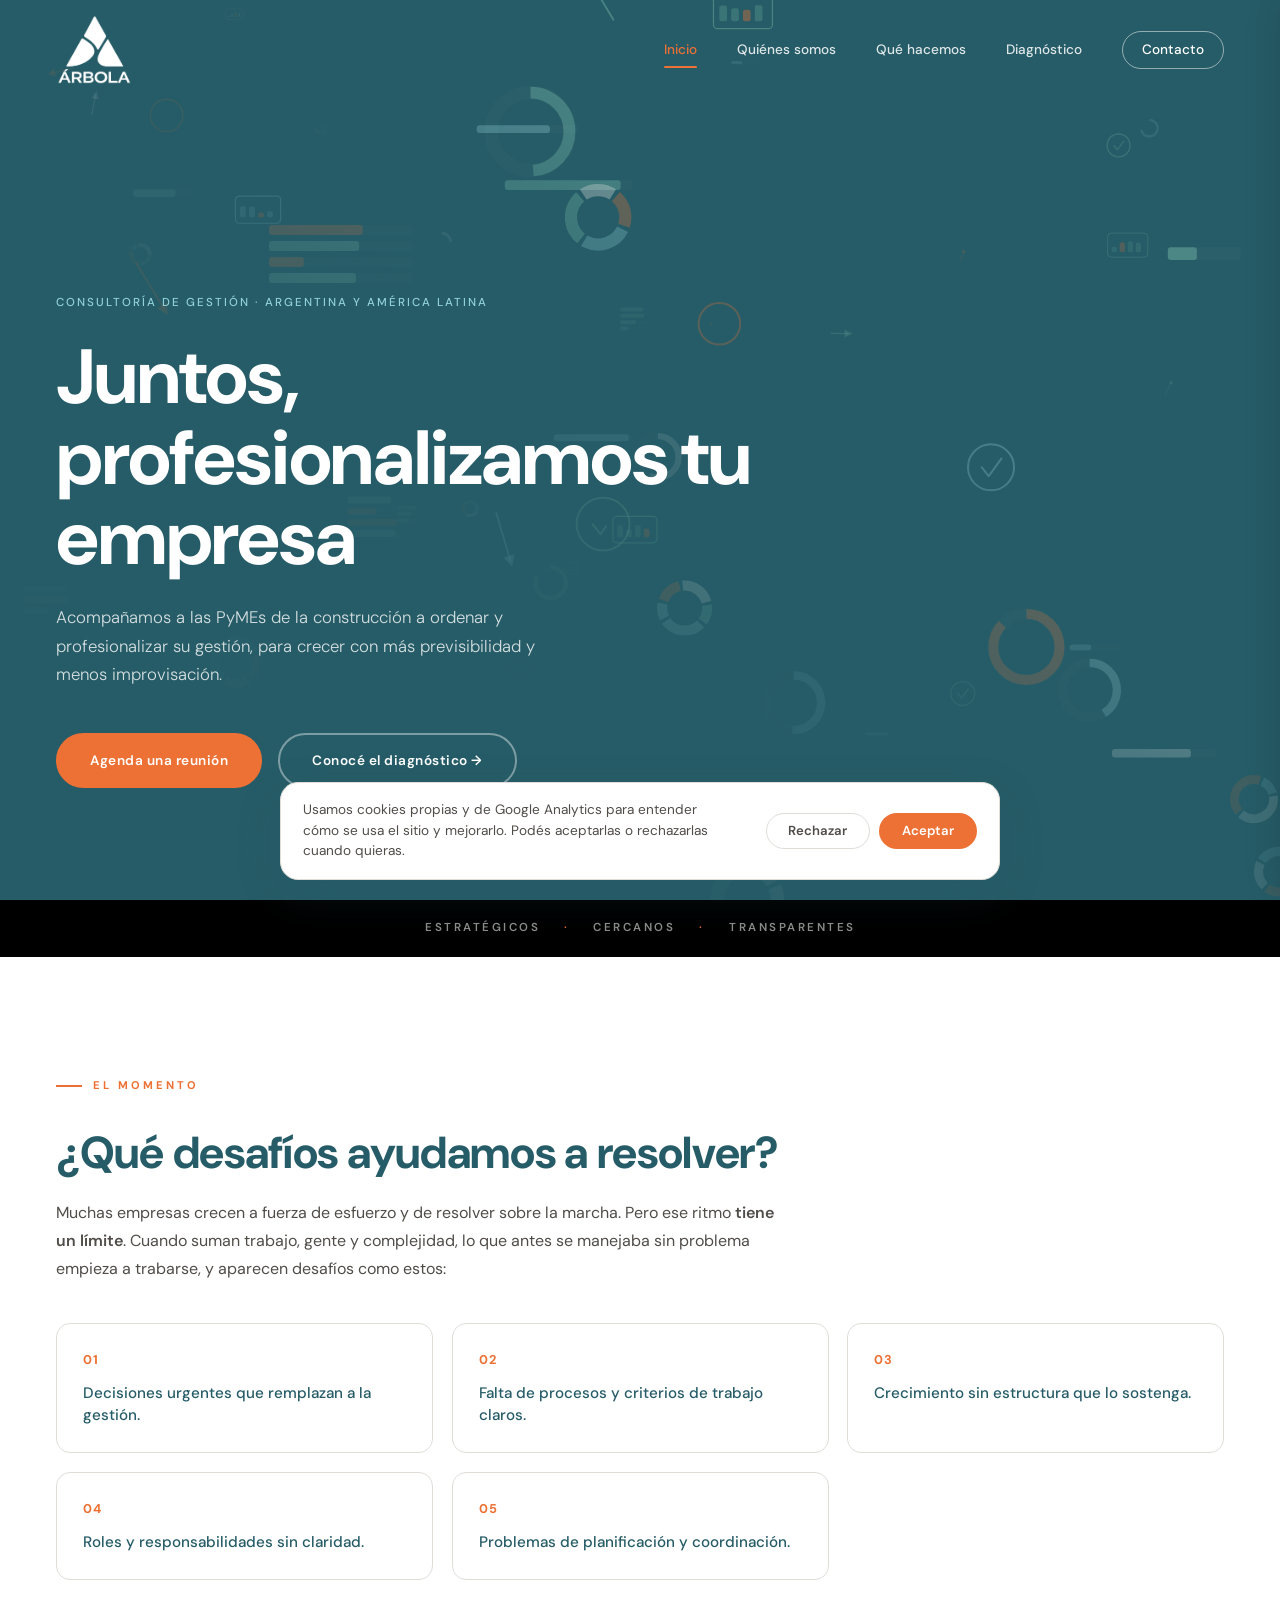
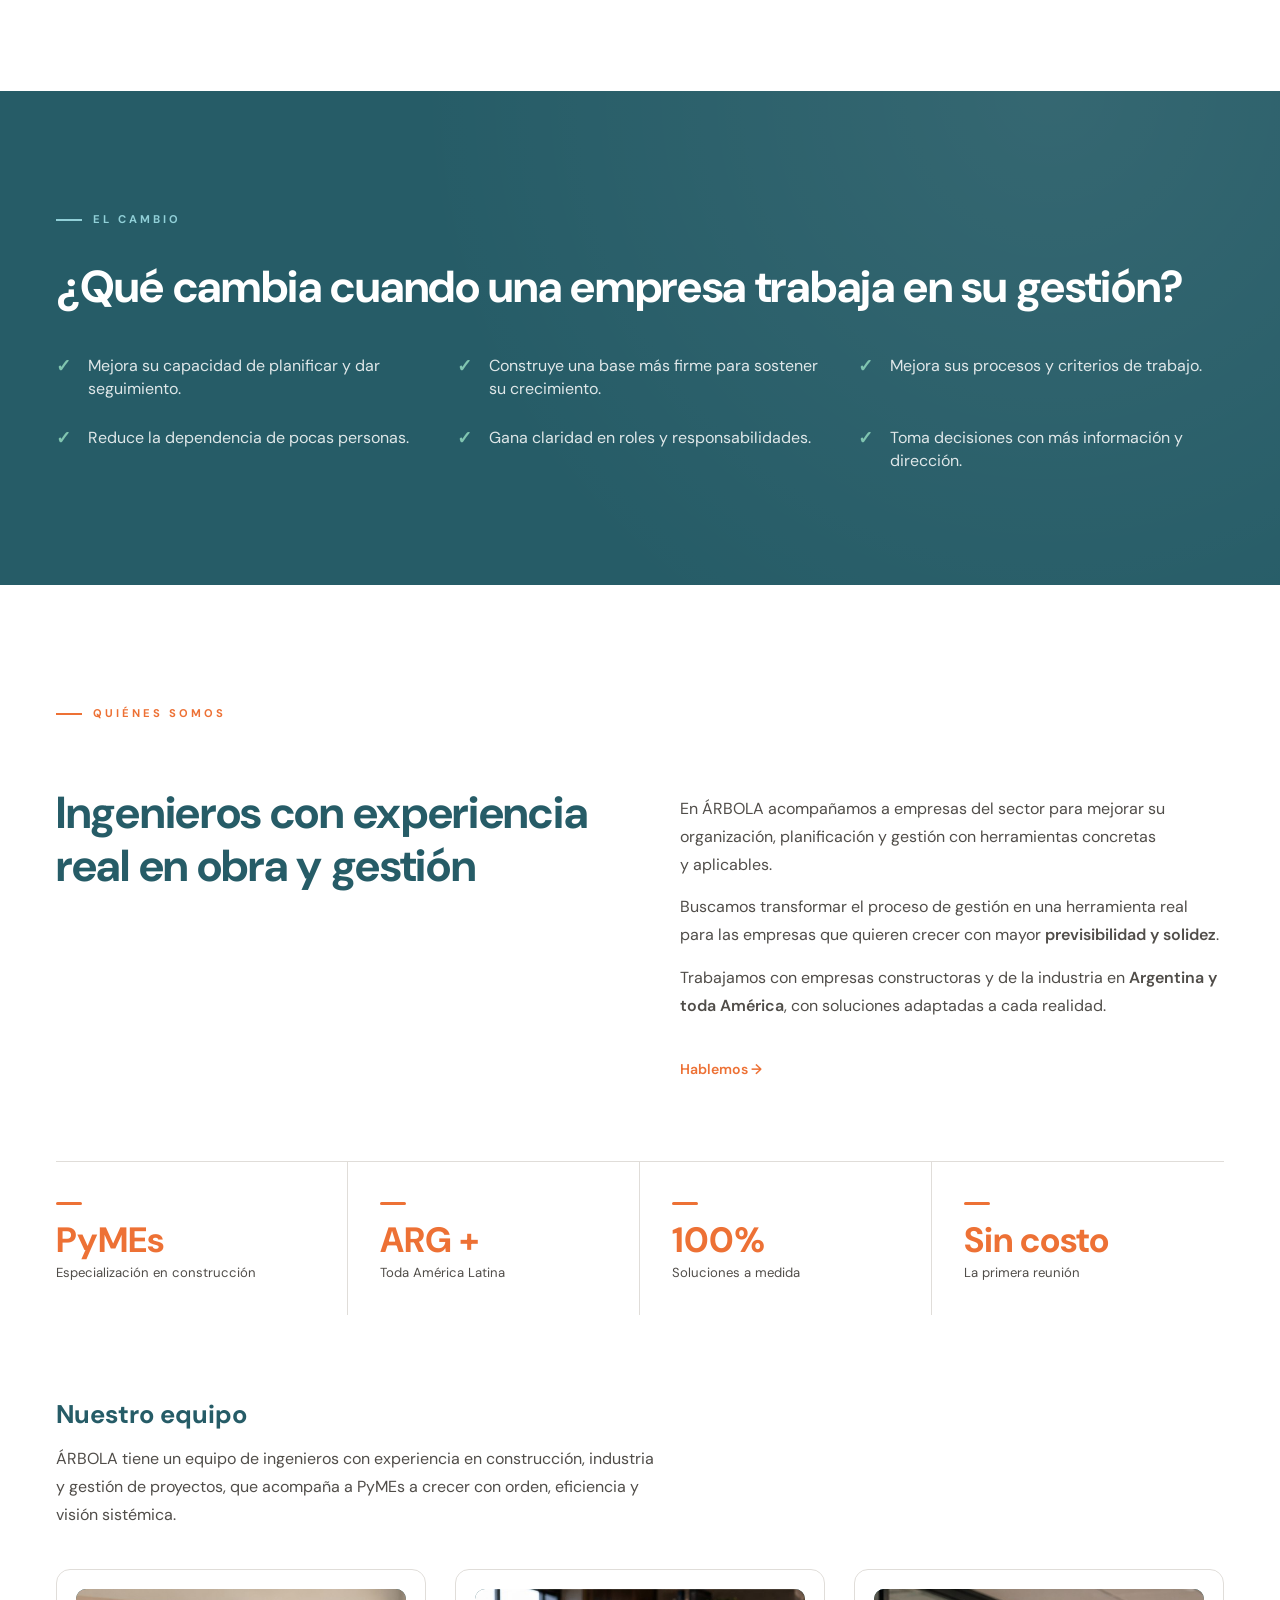
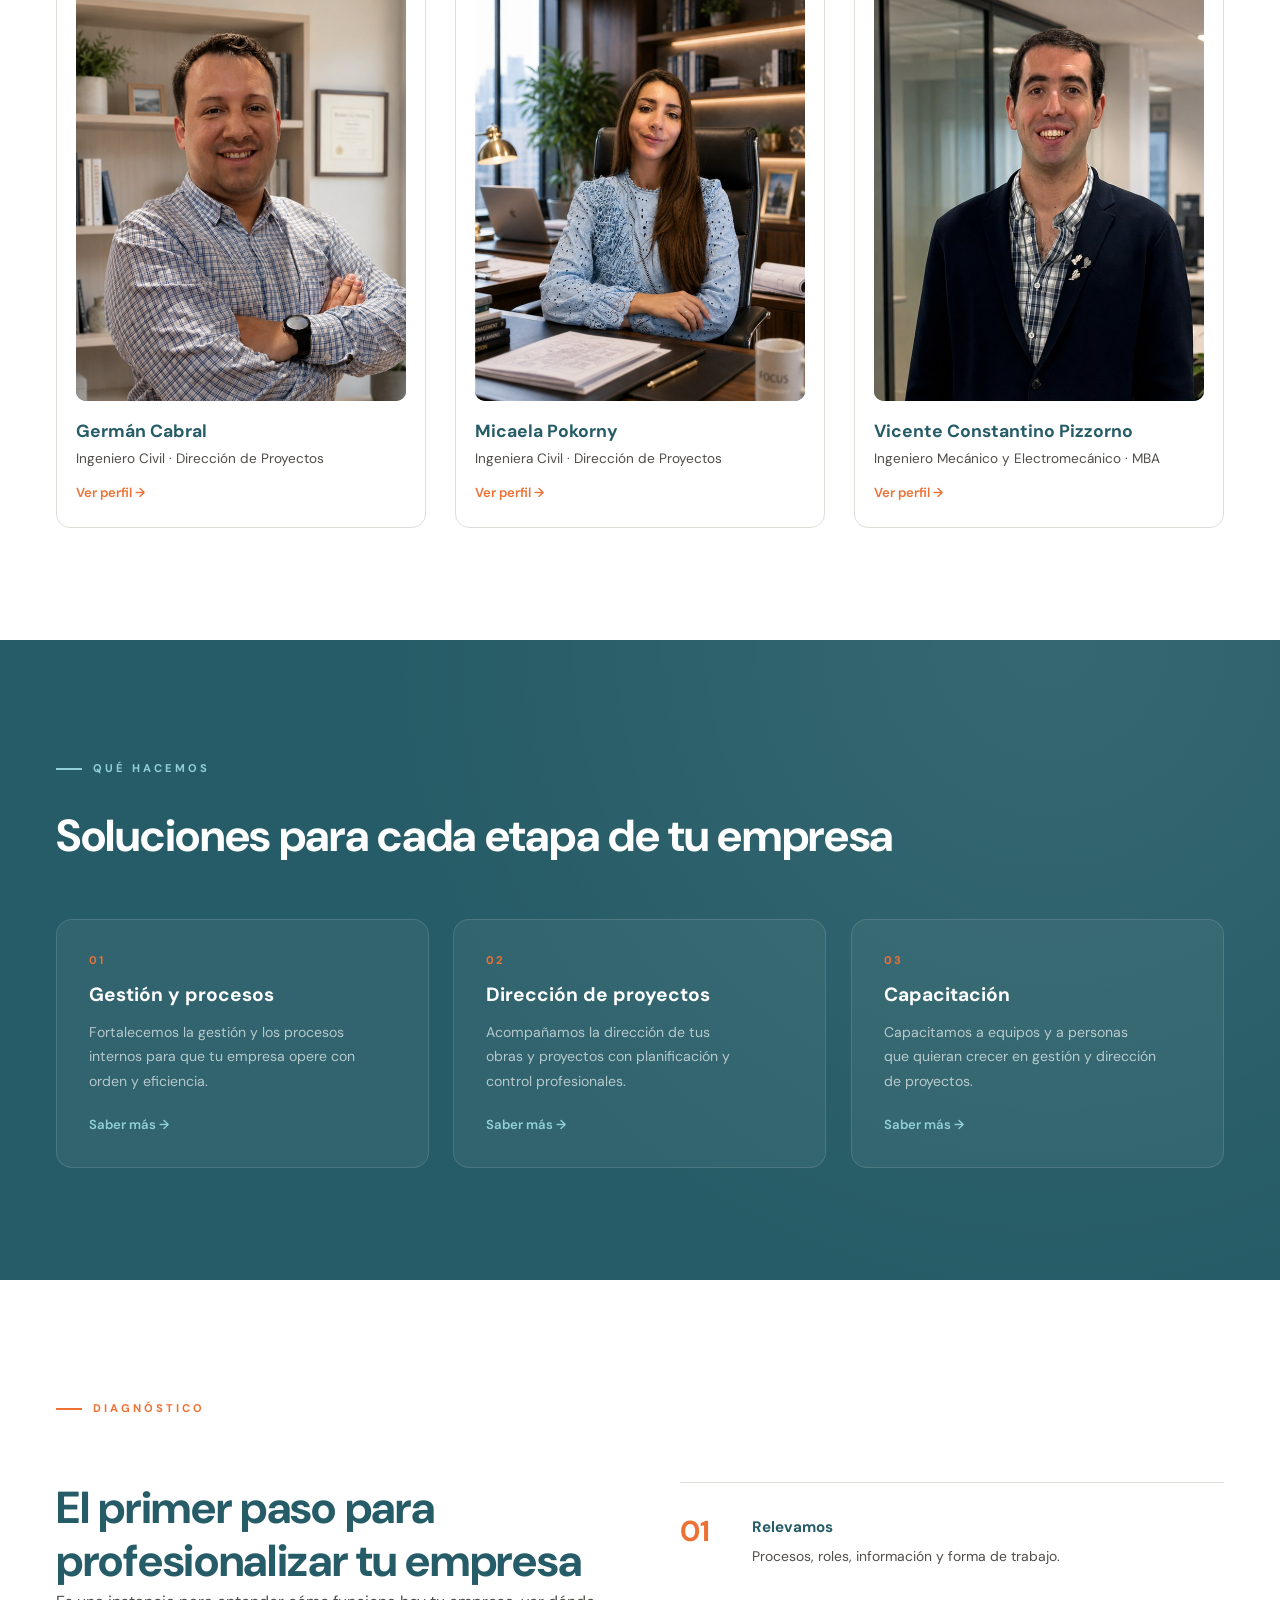
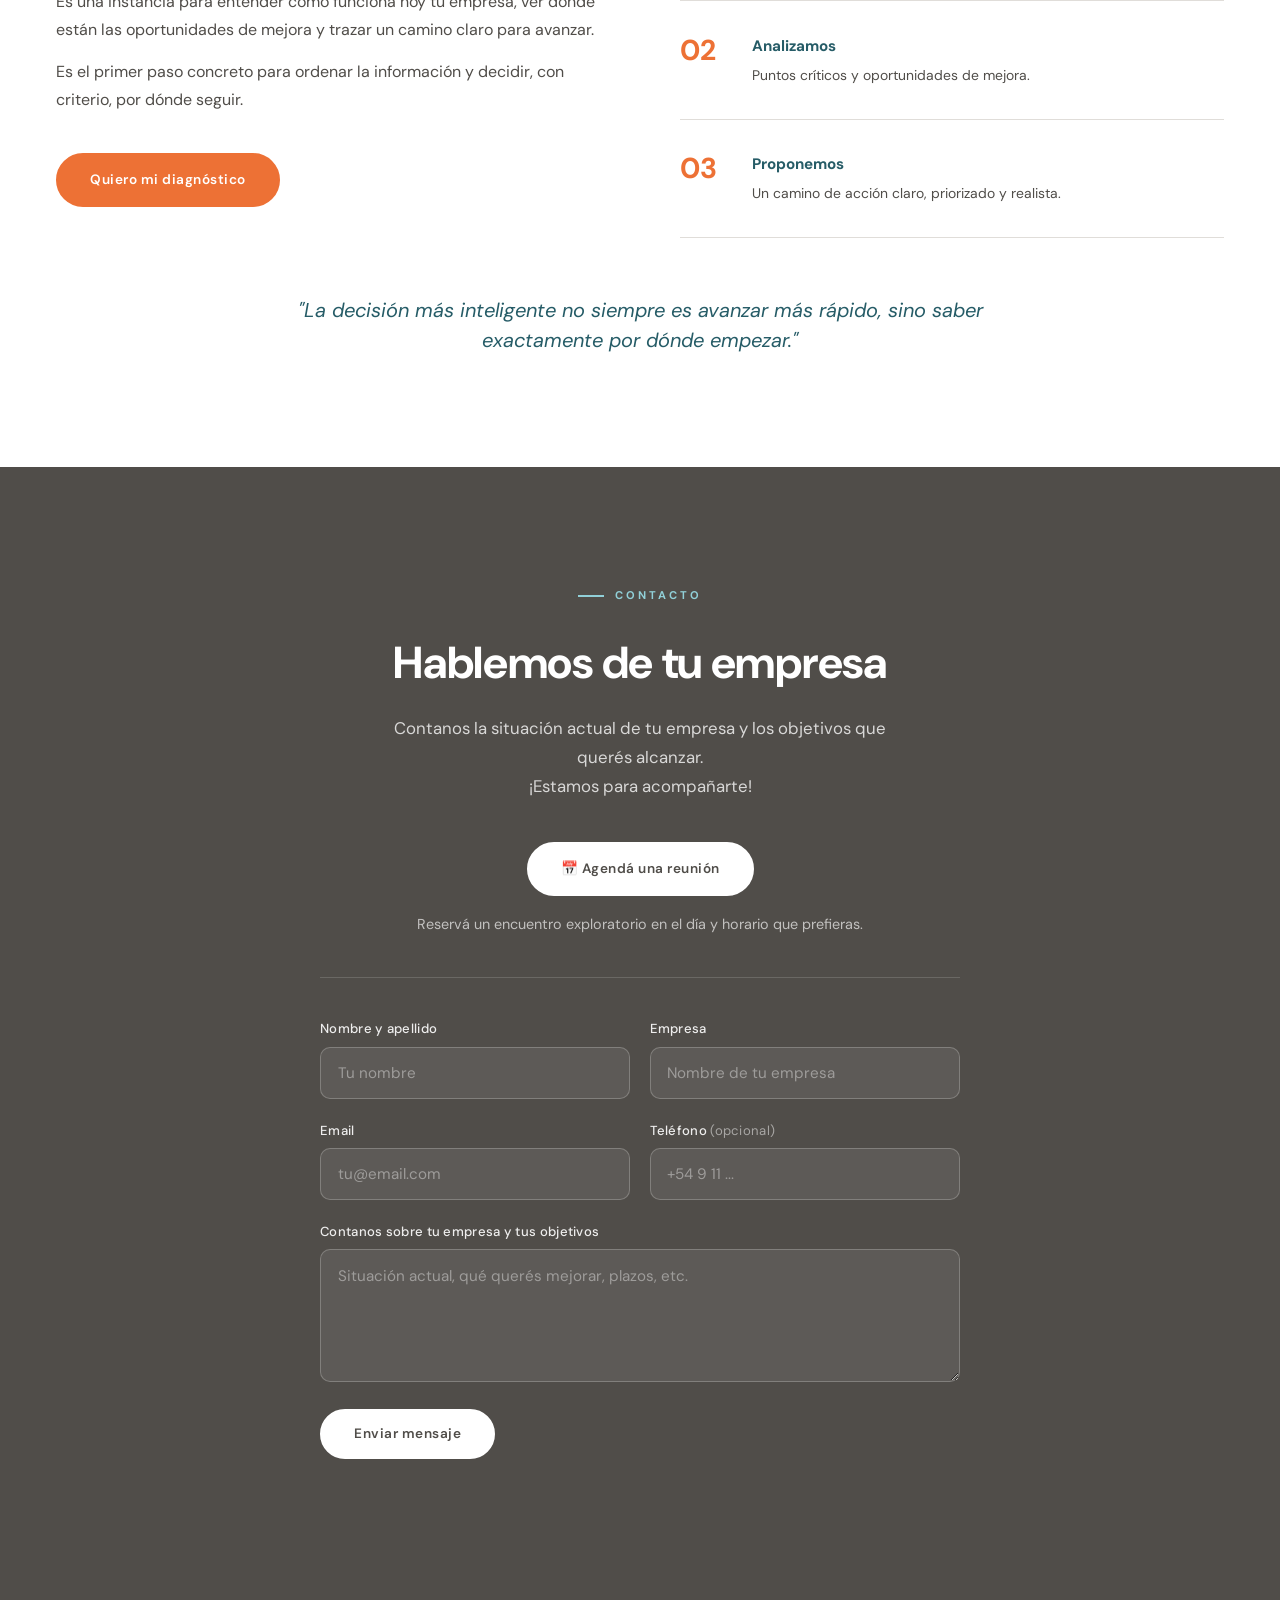
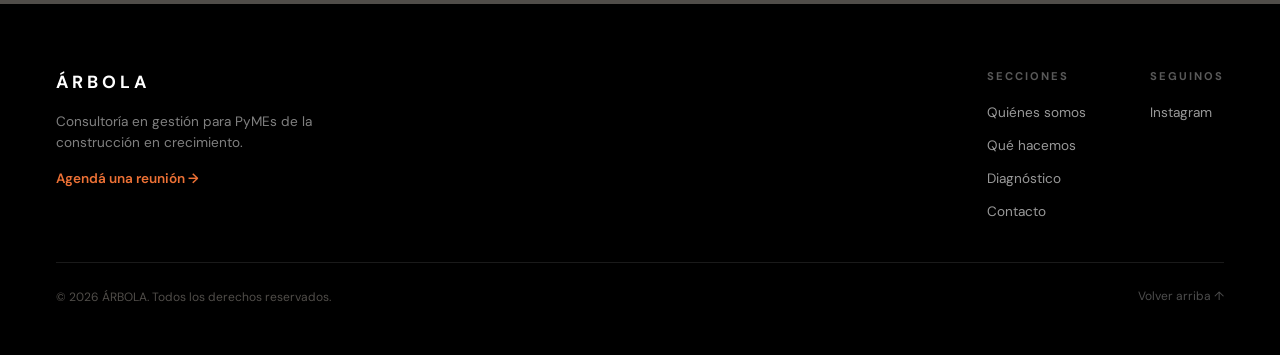
==== commit f53a4d18: "style: alinear paleta a los valores exactos del manual de identidad oficial" ====
--- a/index.html
+++ b/index.html
@@ -48,7 +48,7 @@
   <meta name="twitter:card" content="summary_large_image" />
   <link rel="preconnect" href="https://fonts.googleapis.com" />
   <link href="https://fonts.googleapis.com/css2?family=DM+Sans:ital,opsz,wght@0,9..40,300;0,9..40,400;0,9..40,500;0,9..40,700;1,9..40,400&display=swap" rel="stylesheet" />
-  <link rel="stylesheet" href="styles.css?v=30" />
+  <link rel="stylesheet" href="styles.css?v=31" />
 </head>
 <body>
 
@@ -374,7 +374,7 @@
     // ── CANVAS HERO — GESTIÓN DE PROYECTOS ──
     const canvas = document.getElementById('heroCanvas');
     const ctx    = canvas.getContext('2d');
-    const C = { naranja:'#dc7945', teal:'#9fd0d8', jade:'#8fc3b1', crema:'#fffff1', blanco:'rgba(255,255,255,0.85)' };
+    const C = { naranja:'#ed7135', teal:'#91d0d8', jade:'#80c5b0', crema:'#f6f4ee', blanco:'rgba(255,255,255,0.85)' };
     const COLORS = [C.naranja, C.teal, C.jade, C.blanco];
 
     function resize() { canvas.width = window.innerWidth; canvas.height = window.innerHeight; init(); }
--- a/styles.css
+++ b/styles.css
@@ -1,16 +1,16 @@
 *, *::before, *::after { margin: 0; padding: 0; box-sizing: border-box; }
 
 :root {
-  --azul:    #355a66;
-  --naranja: #dc7945;
+  --azul:    #265c67;
+  --naranja: #ed7135;
   --negro:   #000000;
   --gris:    #504d49;
-  --crema:   #fffff1;
-  --teal:    #9fd0d8;
-  --jade:    #8fc3b1;
+  --crema:   #f6f4ee;
+  --teal:    #91d0d8;
+  --jade:    #80c5b0;
   --blanco:  #ffffff;
   --borde:   #e0ddd9;
-  --fondo:   #f5f5f0;
+  --fondo:   #f6f4ee;
 }
 
 html { scroll-behavior: smooth; scroll-padding-top: 110px; }
@@ -158,10 +158,10 @@
   z-index: 2;
   pointer-events: none;
   background: linear-gradient(to top right,
-    rgba(53, 90, 102, 0.97) 0%,
-    rgba(53, 90, 102, 0.92) 28%,
-    rgba(53, 90, 102, 0.55) 50%,
-    rgba(53, 90, 102, 0) 72%);
+    rgba(38, 92, 103, 0.97) 0%,
+    rgba(38, 92, 103, 0.92) 28%,
+    rgba(38, 92, 103, 0.55) 50%,
+    rgba(38, 92, 103, 0) 72%);
 }
 
 .hero-inner {
@@ -239,7 +239,7 @@
   color: var(--blanco);
   border-color: var(--naranja);
 }
-.btn-fill:hover { background: #c46834; border-color: #c46834; transform: translateY(-2px); box-shadow: 0 10px 24px rgba(220,121,69,.3); }
+.btn-fill:hover { background: #c9602d; border-color: #c9602d; transform: translateY(-2px); box-shadow: 0 10px 24px rgba(237,113,53,.3); }
 
 .btn-ghost {
   background: transparent;
@@ -506,7 +506,7 @@
 .challenge:hover {
   transform: translateY(-4px);
   box-shadow: 0 14px 30px rgba(0,0,0,.08);
-  border-color: rgba(220,121,69,.45);
+  border-color: rgba(237,113,53,.45);
 }
 .challenge-num {
   font-size: .8rem;
@@ -567,7 +567,7 @@
   outline: none;
   border-color: var(--naranja);
   background: rgba(255,255,255,.13);
-  box-shadow: 0 0 0 3px rgba(220,121,69,.22);
+  box-shadow: 0 0 0 3px rgba(237,113,53,.22);
 }
 .field textarea { resize: vertical; min-height: 120px; }
 .form-submit { margin-top: .4rem; }
@@ -962,7 +962,7 @@
   background: var(--blanco);
   border: 1px solid var(--borde);
   border-radius: 18px;
-  box-shadow: 0 14px 44px rgba(53, 90, 102, .20);
+  box-shadow: 0 14px 44px rgba(38, 92, 103, .20);
   padding: 1.1rem 1.4rem;
 }
 .cookie-text {
@@ -989,7 +989,7 @@
   transition: background .2s, color .2s, border-color .2s, transform .15s;
 }
 .btn-cookie-accept { background: var(--naranja); color: #fff; }
-.btn-cookie-accept:hover { background: #c96a39; transform: translateY(-1px); }
+.btn-cookie-accept:hover { background: #c9602d; transform: translateY(-1px); }
 .btn-cookie-reject { background: transparent; color: var(--gris); border-color: var(--borde); }
 .btn-cookie-reject:hover { border-color: var(--gris); color: var(--negro); }
 
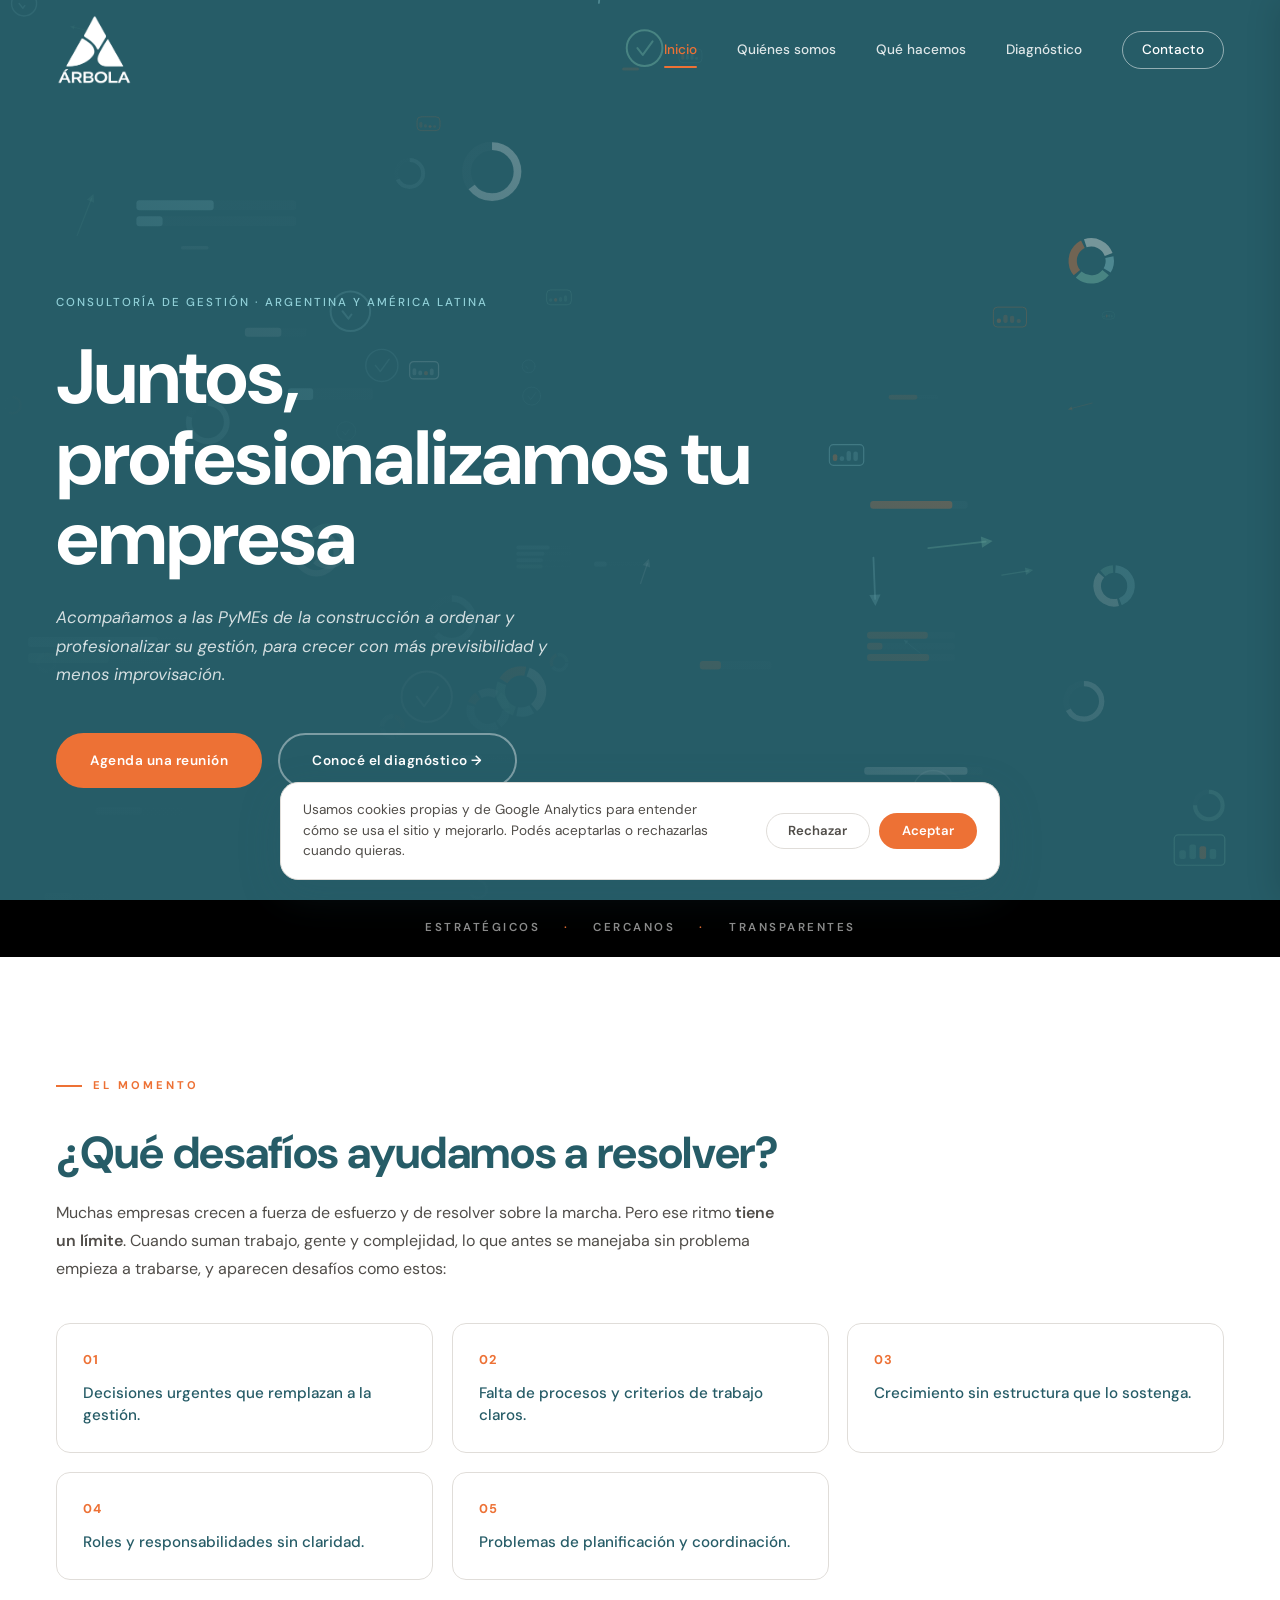
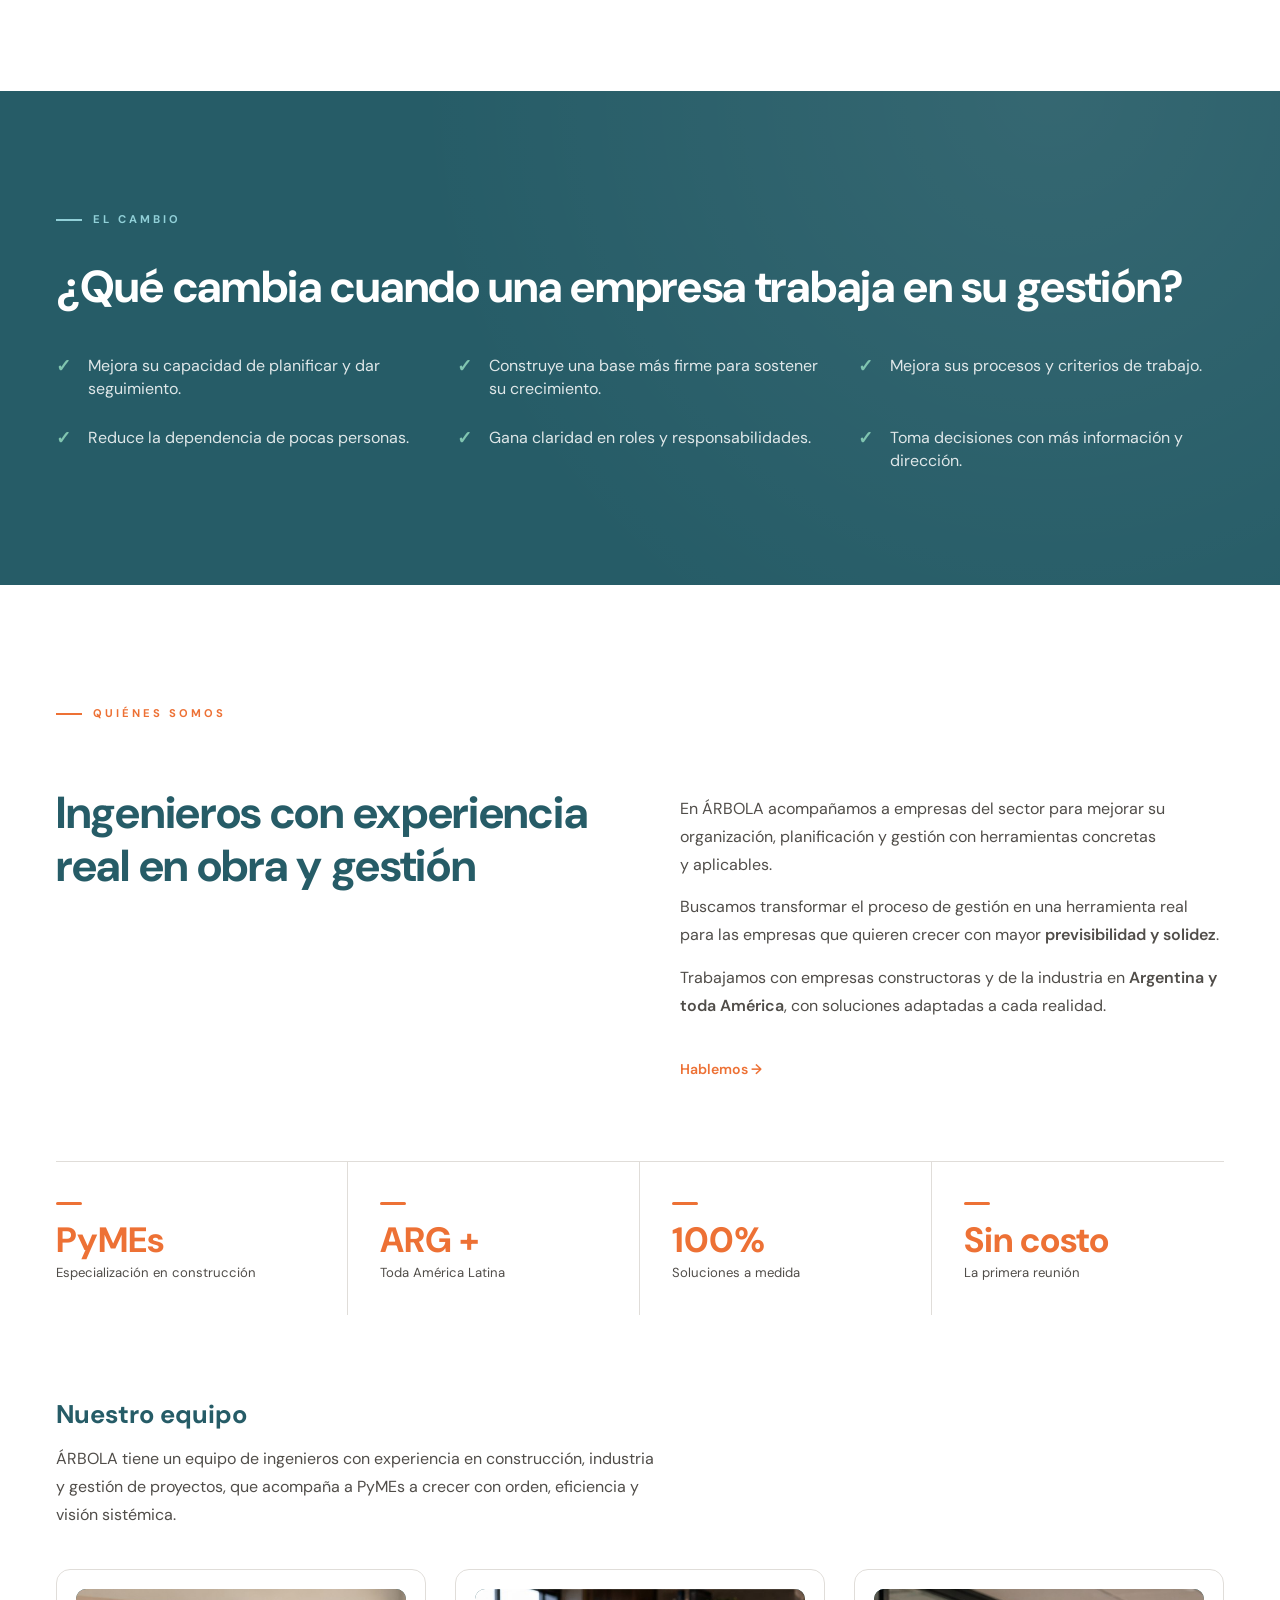
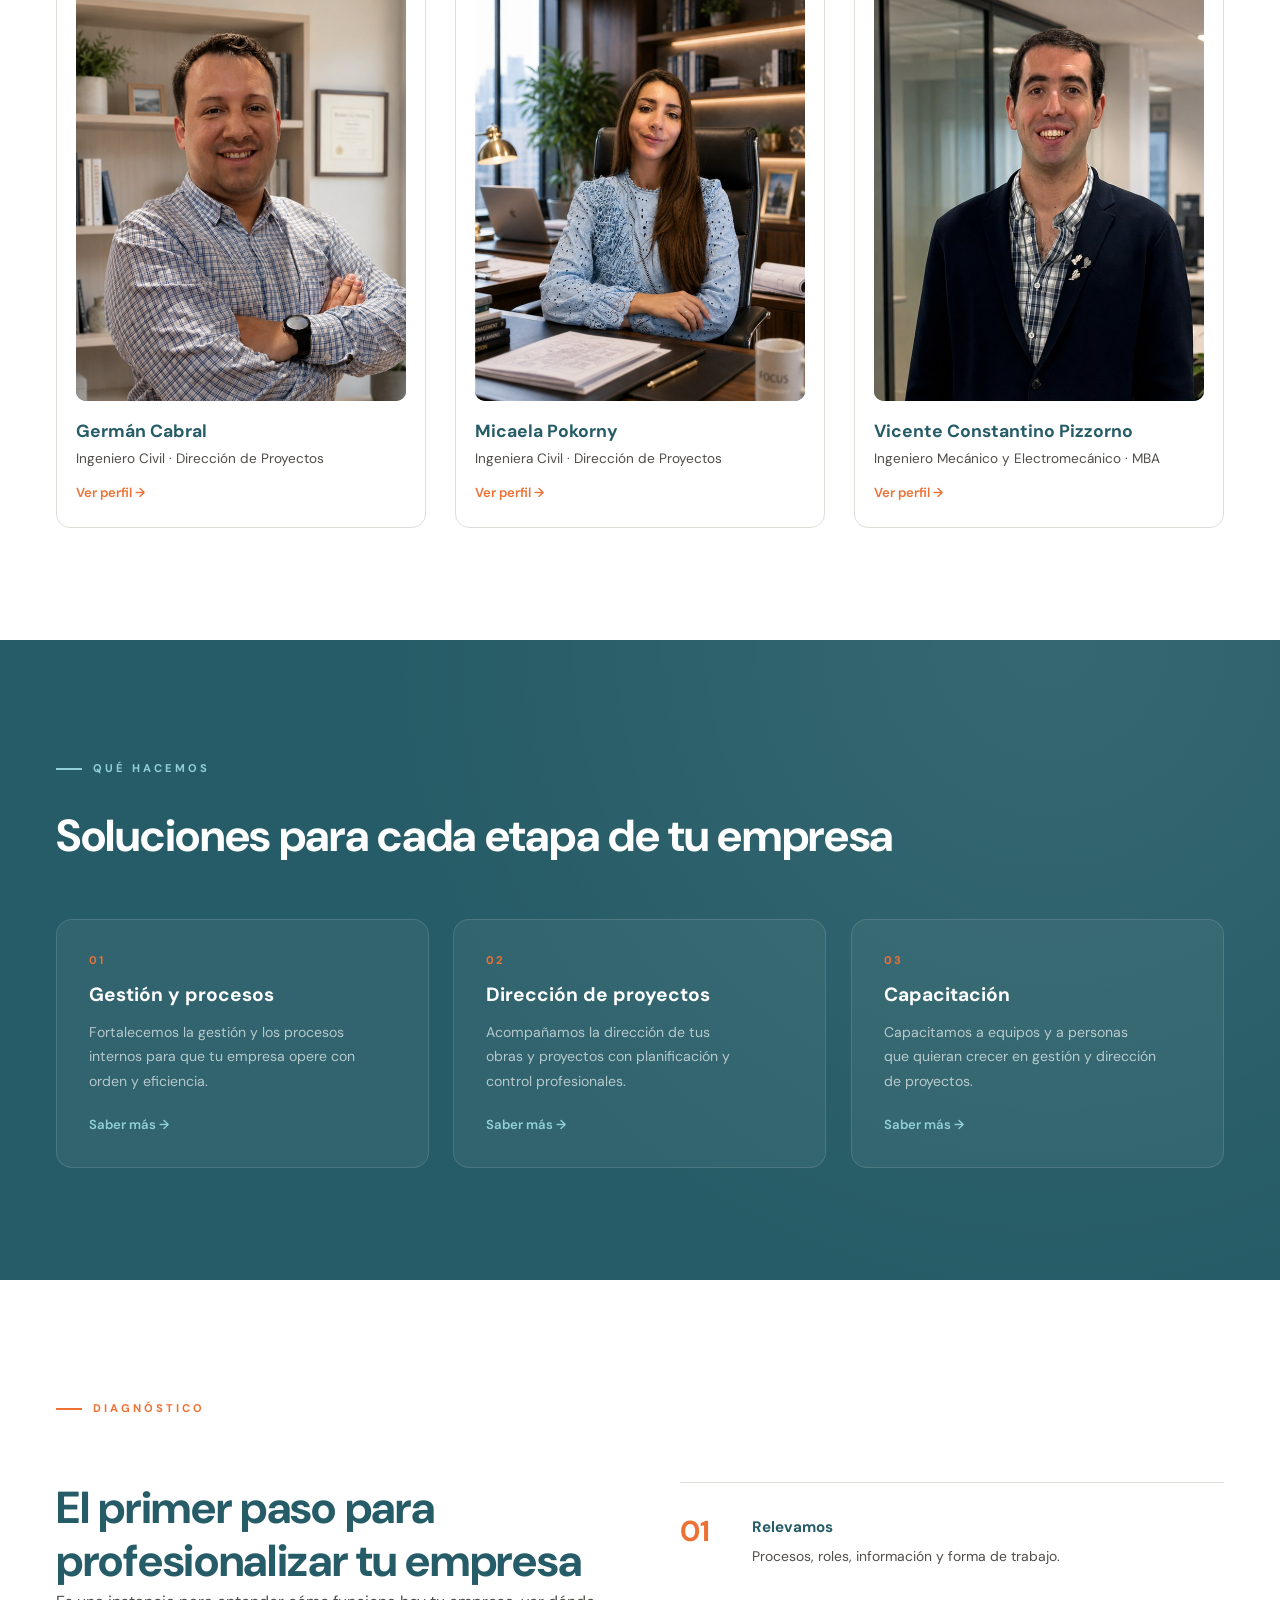
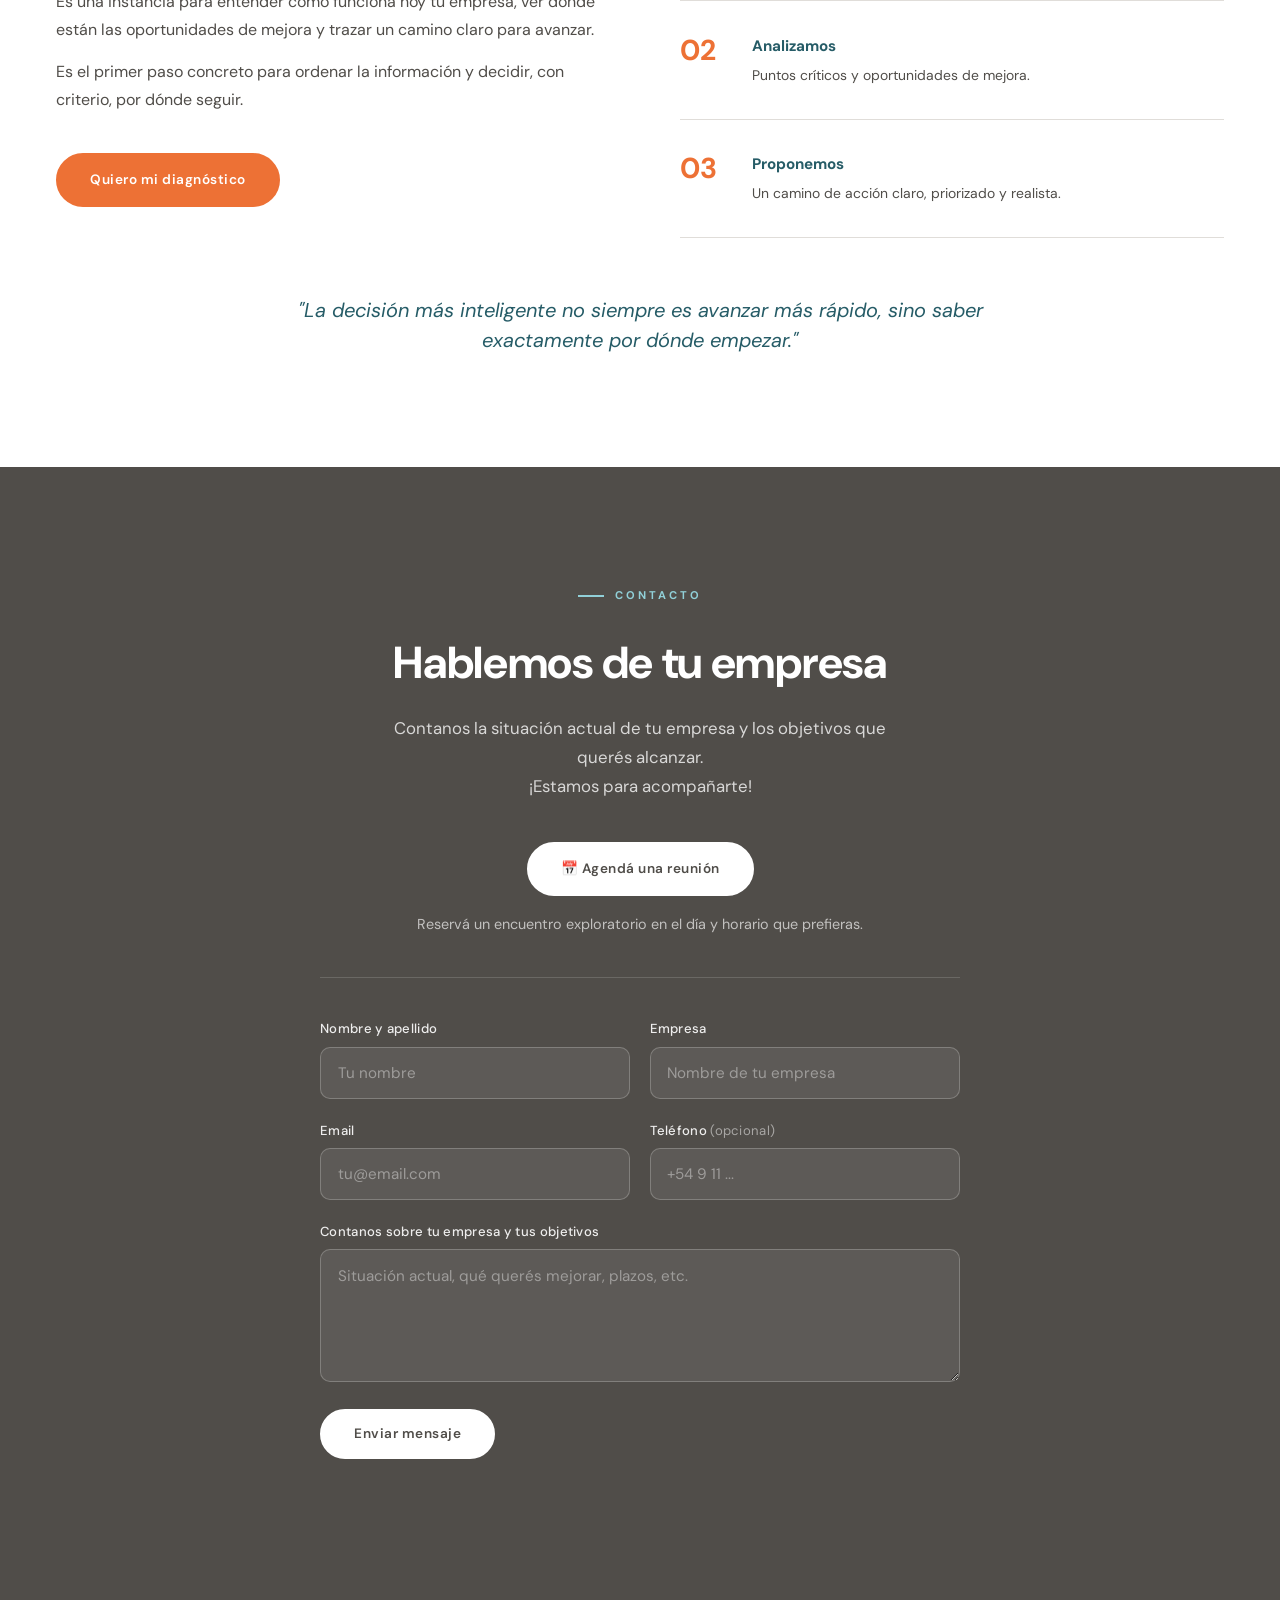
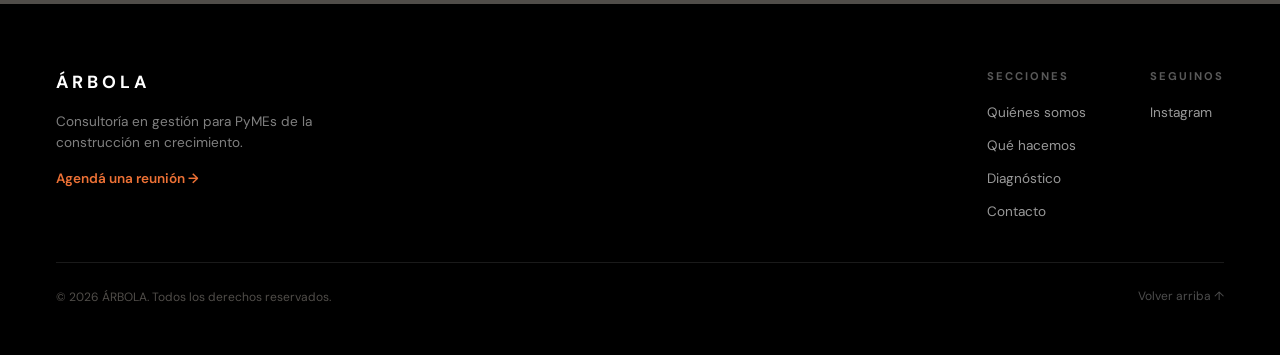
==== commit 2310f1b9: "style: subtitulo del hero en DM Sans italica (segun manual de identidad)" ====
--- a/index.html
+++ b/index.html
@@ -48,7 +48,7 @@
   <meta name="twitter:card" content="summary_large_image" />
   <link rel="preconnect" href="https://fonts.googleapis.com" />
   <link href="https://fonts.googleapis.com/css2?family=DM+Sans:ital,opsz,wght@0,9..40,300;0,9..40,400;0,9..40,500;0,9..40,700;1,9..40,400&display=swap" rel="stylesheet" />
-  <link rel="stylesheet" href="styles.css?v=31" />
+  <link rel="stylesheet" href="styles.css?v=32" />
 </head>
 <body>
 
--- a/styles.css
+++ b/styles.css
@@ -191,7 +191,8 @@
 
 .hero-sub {
   font-size: 1.05rem;
-  font-weight: 300;
+  font-weight: 400;
+  font-style: italic;
   opacity: .8;
   max-width: 540px;
   margin-bottom: 2.8rem;
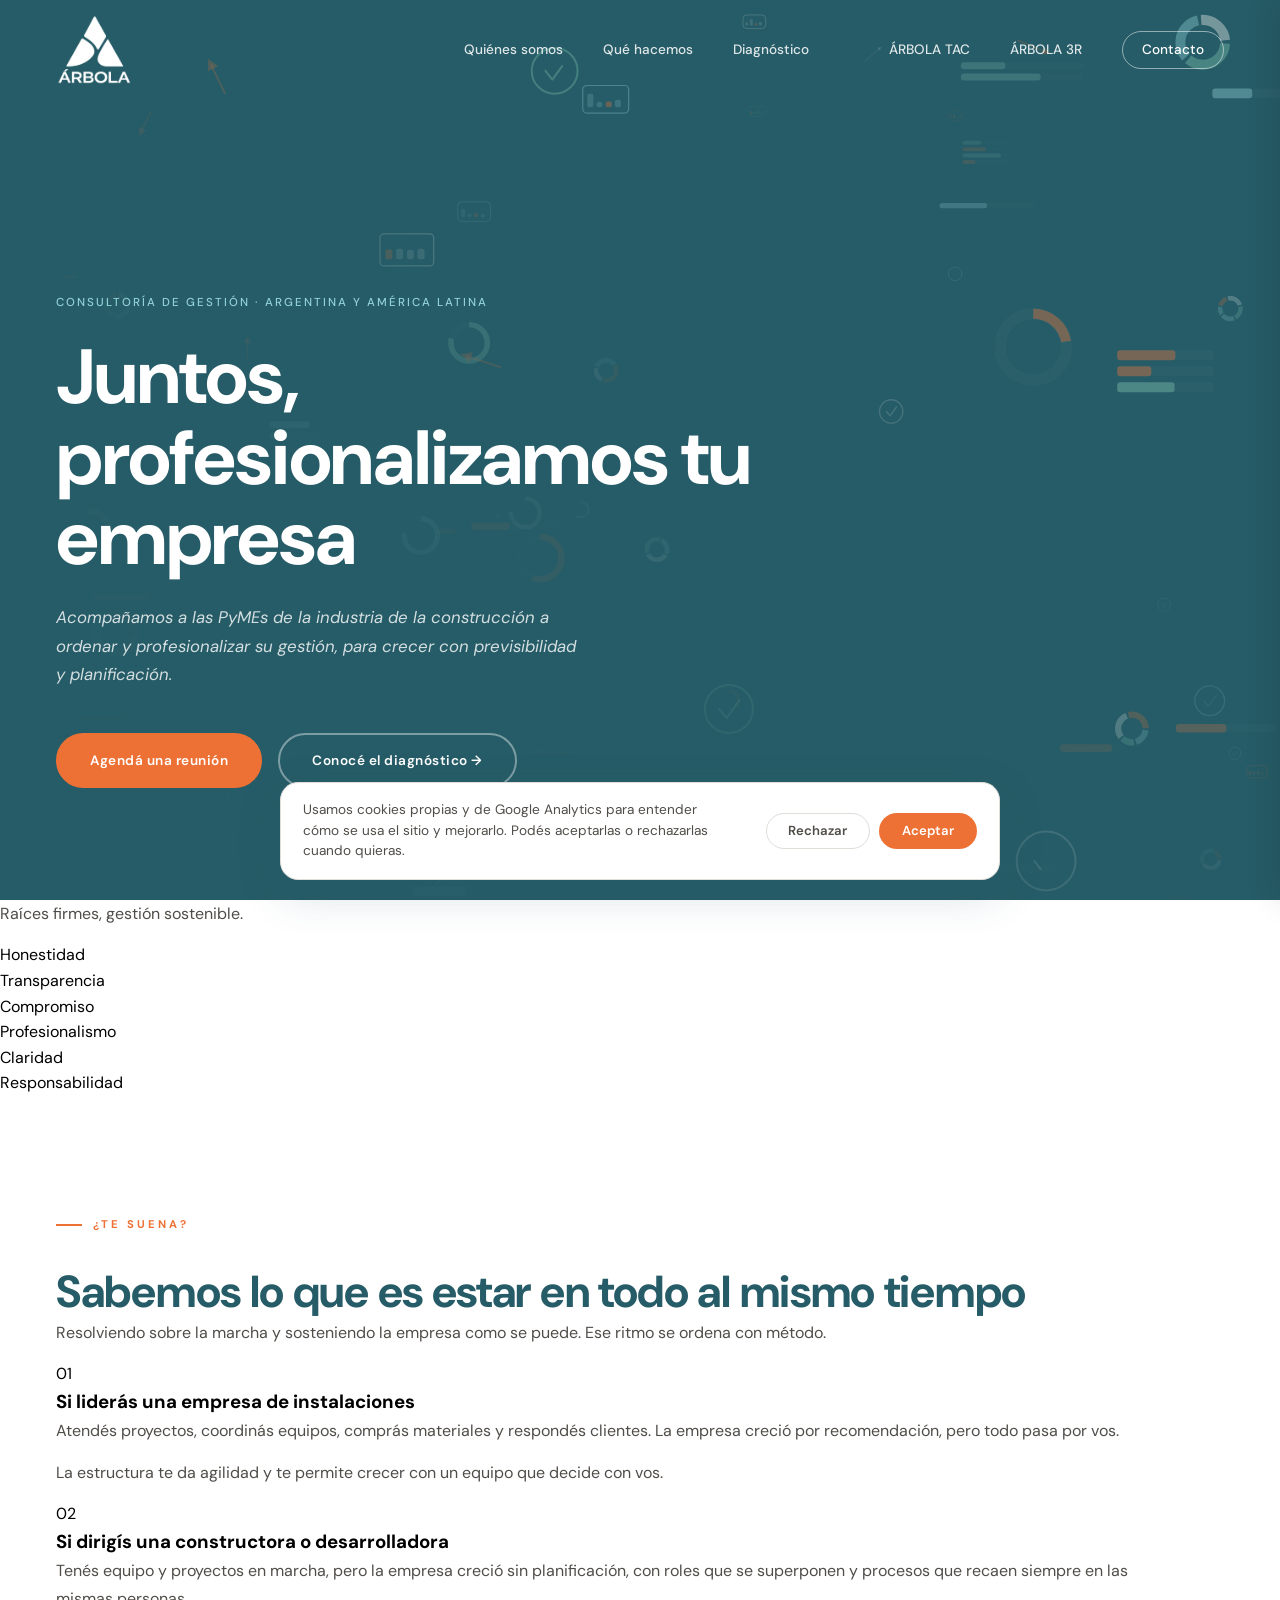
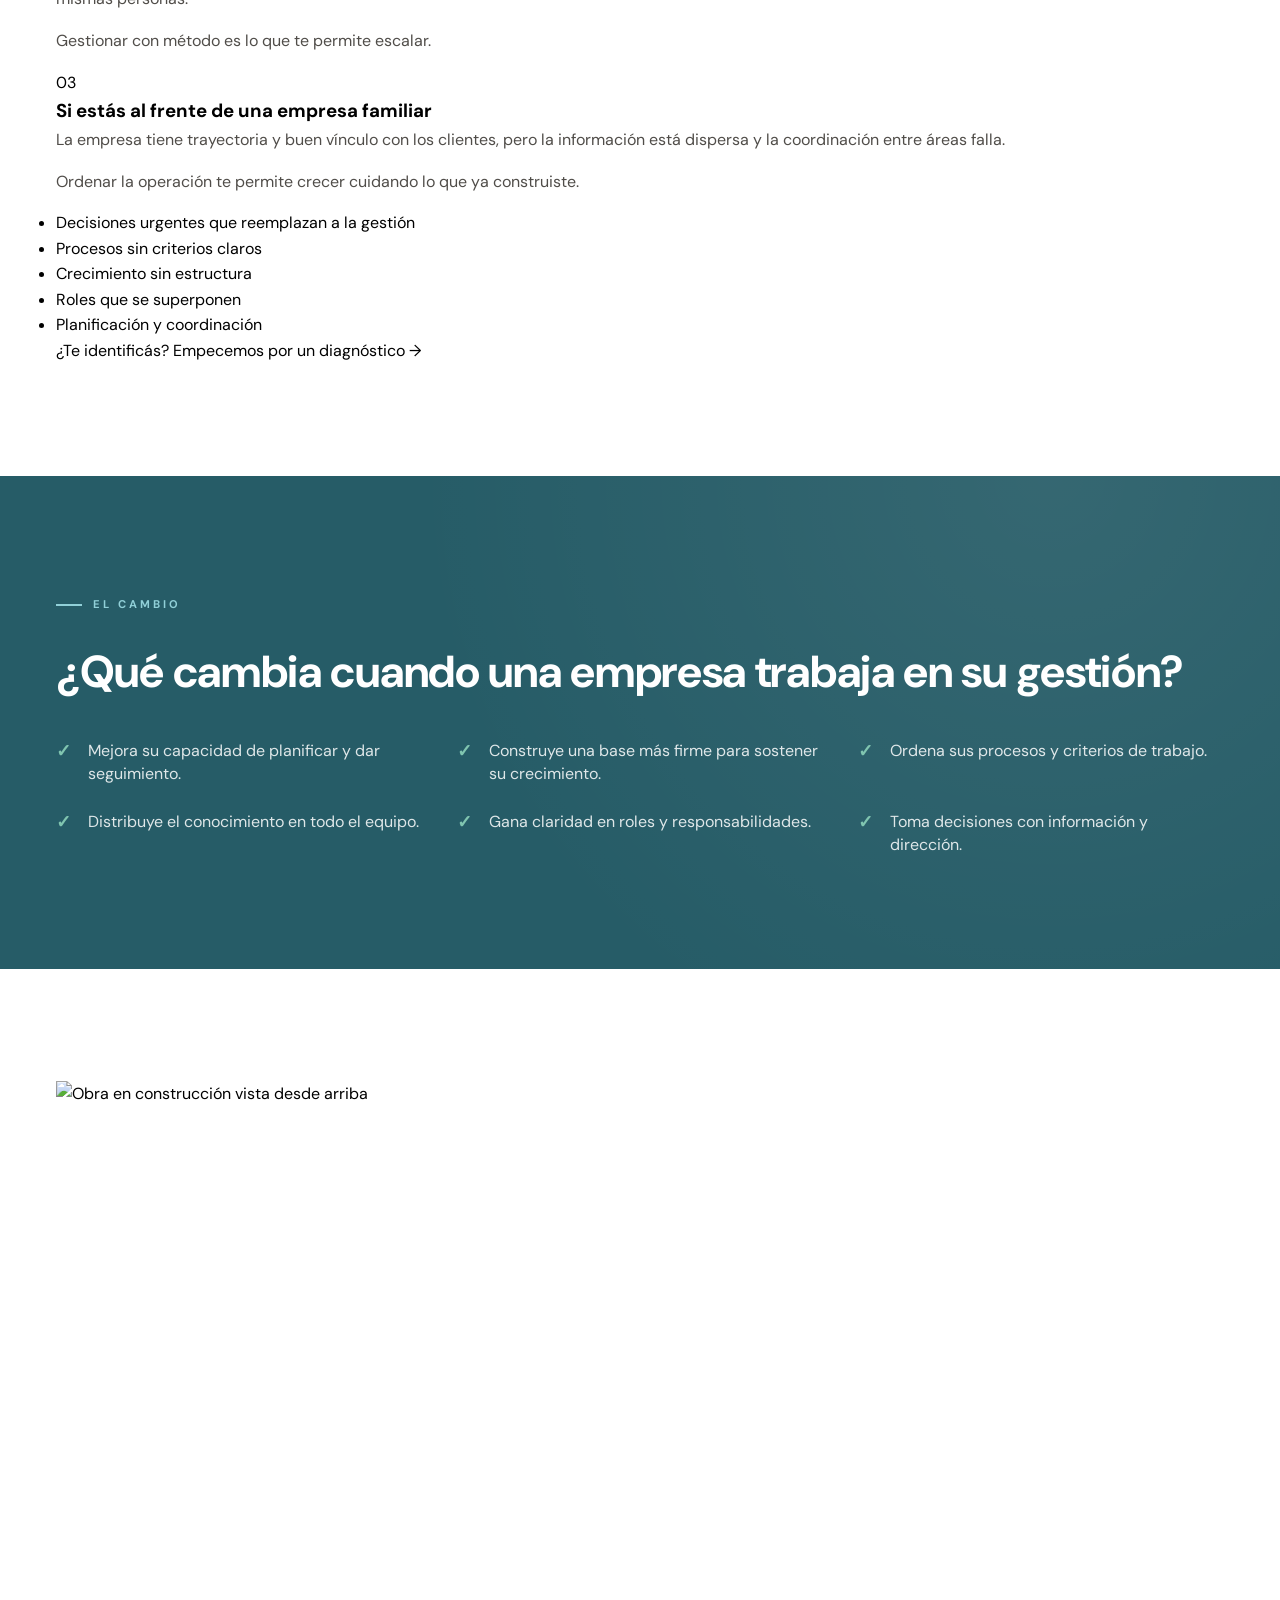
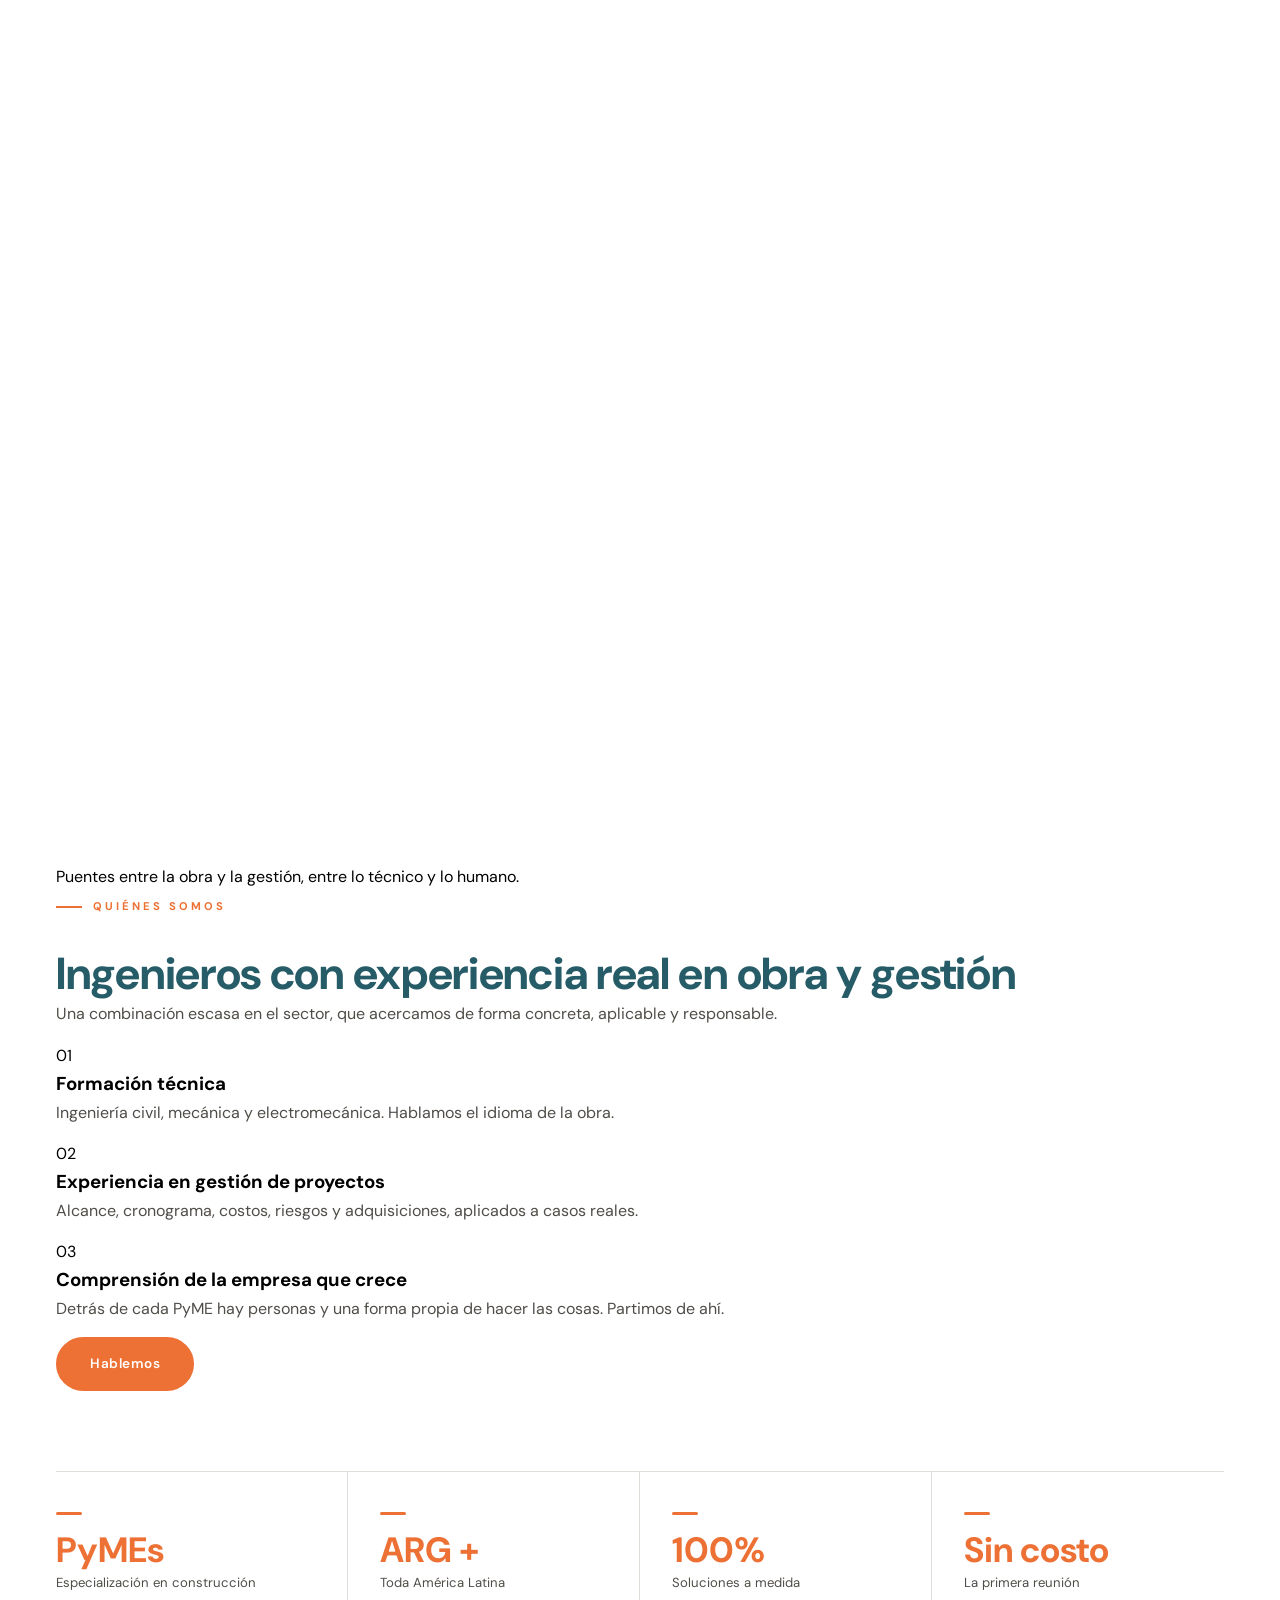
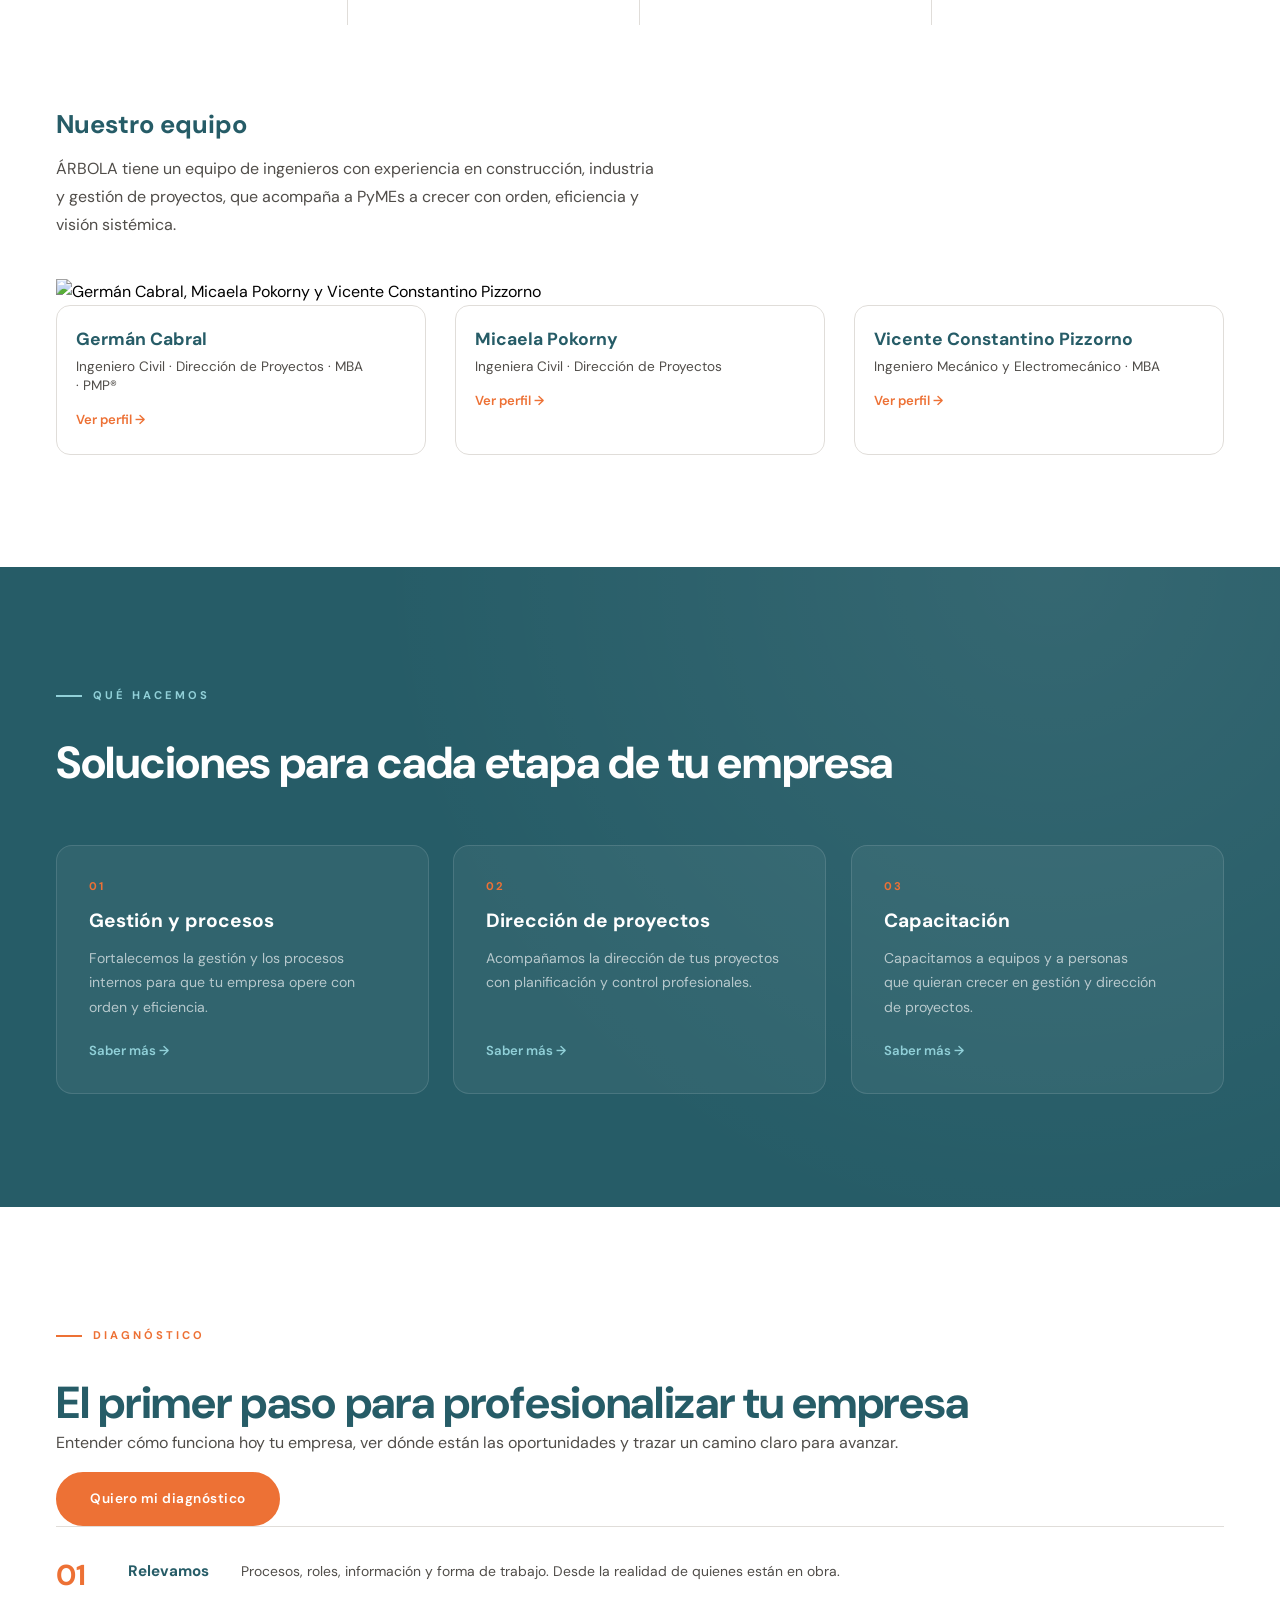
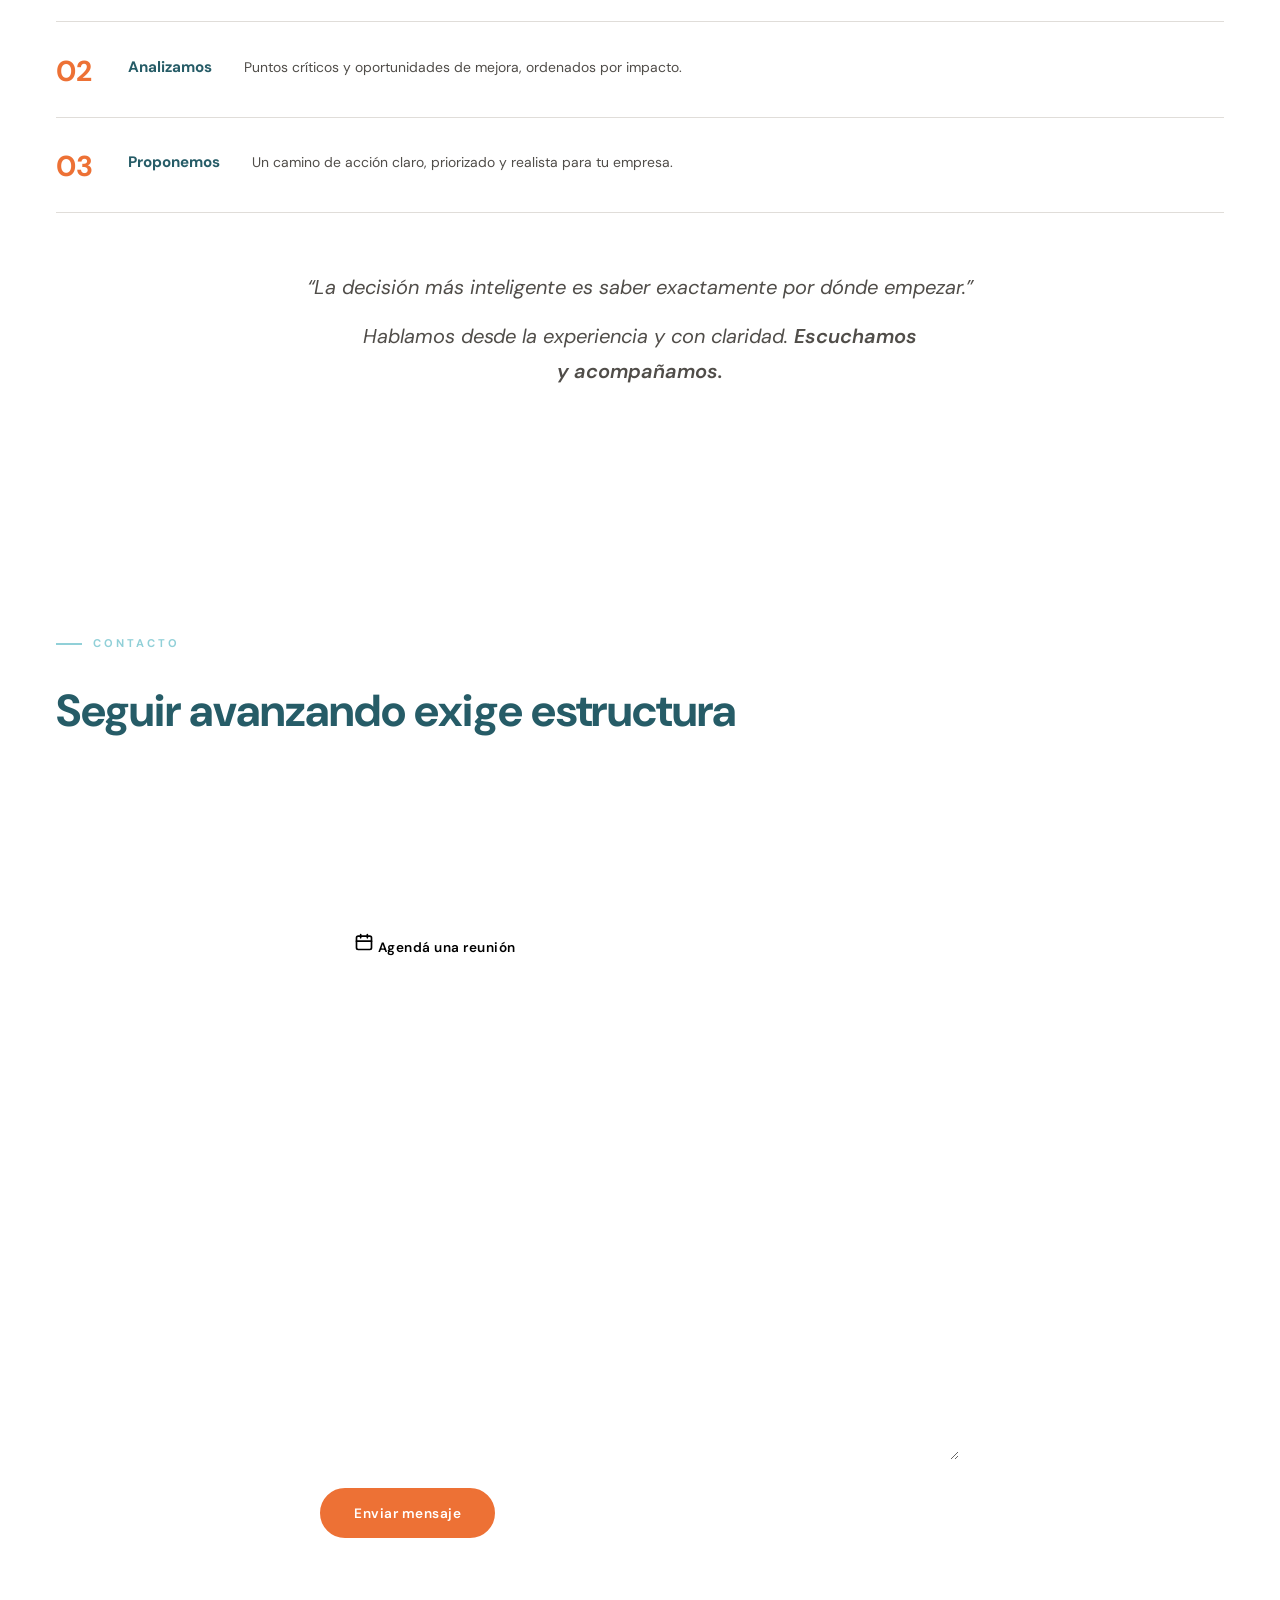
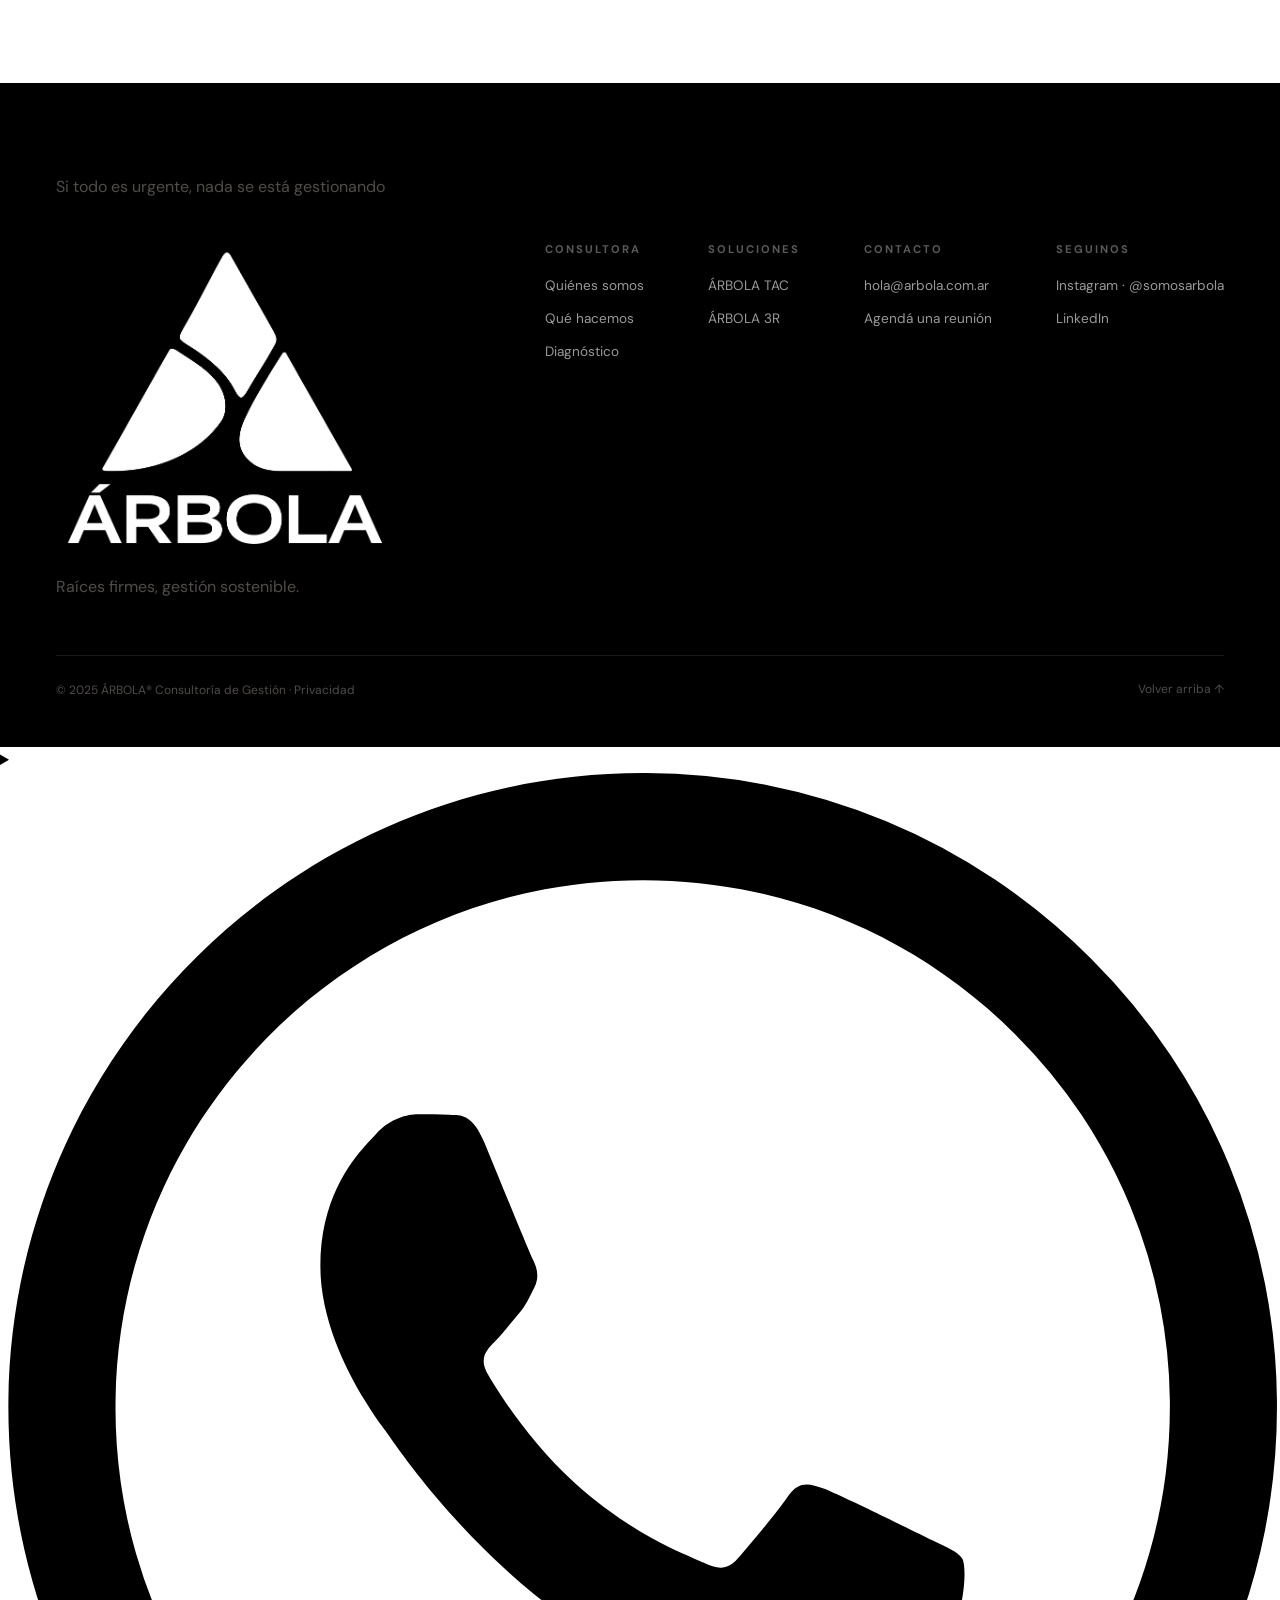
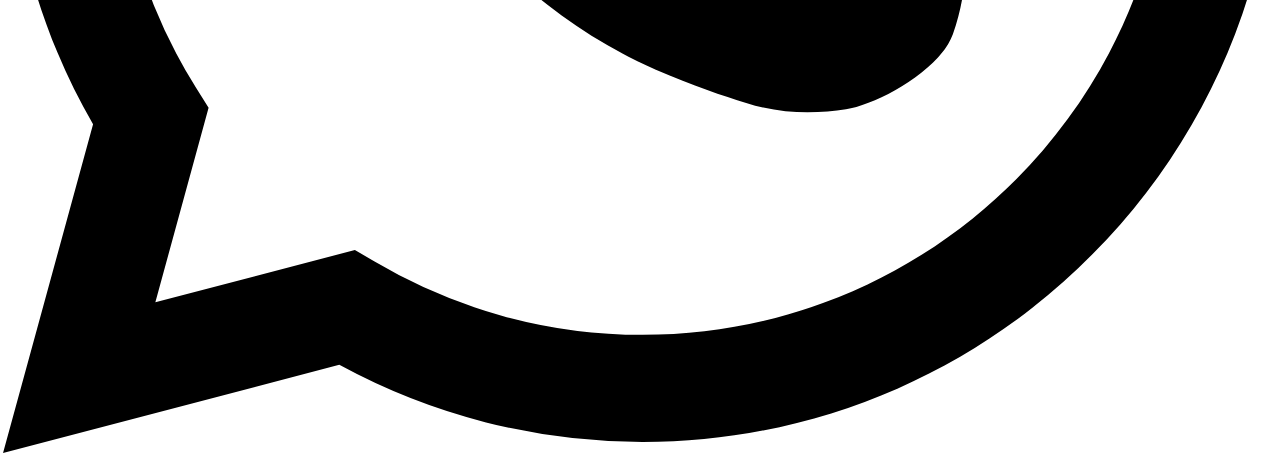
==== commit 951b036f: "seo: nombres alternativos de la marca en datos estructurados" ====
--- a/index.html
+++ b/index.html
@@ -31,24 +31,31 @@
   <meta http-equiv="Cache-Control" content="no-cache, no-store, must-revalidate" />
   <meta http-equiv="Pragma" content="no-cache" />
   <meta http-equiv="Expires" content="0" />
-  <title>ÁRBOLA — Consultoría de Gestión para PyMEs</title>
-  <meta name="description" content="ÁRBOLA — Consultoría en gestión para PyMEs de la construcción y la industria. Profesionalizamos tu empresa con procesos, dirección de proyectos y herramientas concretas." />
+  <title>ÁRBOLA — Consultoría de Gestión</title>
+  <meta name="description" content="ÁRBOLA — Consultoría en gestión para PyMEs de la industria de la construcción. Profesionalizamos tu empresa con procesos, dirección de proyectos y herramientas concretas." />
 
   <!-- Favicon -->
-  <link rel="icon" type="image/png" href="img/favicon.png?v=1" />
-  <link rel="apple-touch-icon" href="img/favicon.png?v=1" />
+  <link rel="icon" type="image/png" sizes="48x48" href="img/favicon-48.png?v=2" />
+  <link rel="icon" type="image/png" sizes="512x512" href="img/favicon.png?v=2" />
+  <link rel="apple-touch-icon" href="img/apple-touch-icon.png?v=2" />
 
   <!-- Open Graph / vista previa al compartir -->
   <meta property="og:type" content="website" />
   <meta property="og:locale" content="es_AR" />
-  <meta property="og:title" content="ÁRBOLA — Consultoría de Gestión para PyMEs" />
-  <meta property="og:description" content="Profesionalizamos PyMEs de la construcción y la industria con procesos, dirección de proyectos y herramientas concretas de gestión." />
+  <meta property="og:title" content="ÁRBOLA — Consultoría de Gestión" />
+  <meta property="og:description" content="Profesionalizamos PyMEs de la industria de la construcción con procesos, dirección de proyectos y herramientas concretas de gestión." />
+  <link rel="canonical" href="https://arbola.com.ar/" />
+  <script type="application/ld+json">
+  {"@context":"https://schema.org","@graph":[{"@type":"ProfessionalService","@id":"https://arbola.com.ar/#organizacion","name":"ÁRBOLA Consultoría de Gestión","alternateName":["ÁRBOLA","Árbola","Arbola","ARBOLA","Árbola Consultora","Arbola Consultora","Árbola Consultoría de Gestión","Arbola Consultoría de Gestión","Árbola LATAM","Arbola LATAM","arbolalatam","Somos Árbola","somosarbola","arbola.com.ar"],"url":"https://arbola.com.ar/","logo":"https://arbola.com.ar/img/logo-oficial.png","image":"https://arbola.com.ar/img/og-consultora.jpg","slogan":"Raíces firmes, gestión sostenible.","description":"Consultoría de gestión para PyMEs de la industria de la construcción. Un equipo de ingenieros acompaña a constructoras, desarrolladoras, empresas de instalaciones y empresas de materiales a ordenar sus procesos, dirigir sus proyectos y formar a sus equipos.","email":"hola@arbola.com.ar","telephone":"+5492236882898","areaServed":[{"@type":"Country","name":"Argentina"},{"@type":"Place","name":"América Latina"}],"knowsAbout":["Gestión de empresas constructoras","Dirección de proyectos","Gestión de procesos","Control de costos y plazos de proyectos","Capacitación en gestión de proyectos","Sistemas de gestión para constructoras","Reutilización de material de rezago"],"contactPoint":[{"@type":"ContactPoint","contactType":"sales","telephone":"+5492236882898","areaServed":"AR","availableLanguage":"es","email":"hola@arbola.com.ar"},{"@type":"ContactPoint","contactType":"sales","telephone":"+5491131265891","areaServed":"AR","availableLanguage":"es"}],"employee":[{"@type":"Person","name":"Germán Cabral","jobTitle":"Ingeniero Civil, Dirección de Proyectos, MBA, PMP","sameAs":"https://www.linkedin.com/in/germán-cabral91/"},{"@type":"Person","name":"Micaela Pokorny","jobTitle":"Ingeniera Civil, Dirección de Proyectos","sameAs":"https://www.linkedin.com/in/ampokorny/"},{"@type":"Person","name":"Vicente Constantino Pizzorno","jobTitle":"Ingeniero Mecánico y Electromecánico, MBA","sameAs":"https://www.linkedin.com/in/vcpizzorno/"}],"hasOfferCatalog":{"@type":"OfferCatalog","name":"Servicios y productos de ÁRBOLA","itemListElement":[{"@type":"Offer","itemOffered":{"@type":"Service","name":"Gestión y procesos","description":"Ordenamos los procesos internos, los roles y la toma de decisiones para que la empresa opere con orden y eficiencia."}},{"@type":"Offer","itemOffered":{"@type":"Service","name":"Dirección de proyectos","description":"Planificación y control de avance, costos y plazos de cada proyecto."}},{"@type":"Offer","itemOffered":{"@type":"Service","name":"Capacitación","description":"Formación en gestión y dirección de proyectos para equipos y personas."}},{"@type":"Offer","itemOffered":{"@type":"Service","name":"Diagnóstico de gestión","description":"Primera reunión sin costo para entender cómo trabaja hoy la empresa y definir por dónde conviene empezar."}},{"@type":"Offer","itemOffered":{"@type":"SoftwareApplication","name":"ÁRBOLA TAC","url":"https://arbola.com.ar/tac/","applicationCategory":"BusinessApplication"}},{"@type":"Offer","itemOffered":{"@type":"Service","name":"ÁRBOLA 3R","url":"https://arbola.com.ar/3r/"}}]},"sameAs":["https://www.instagram.com/somosarbola/","https://www.linkedin.com/company/arbolaconsultora","https://www.linkedin.com/company/120933951/"]},{"@type":"WebSite","@id":"https://arbola.com.ar/#sitio","url":"https://arbola.com.ar/","name":"ÁRBOLA Consultoría de Gestión","inLanguage":"es-AR","publisher":{"@id":"https://arbola.com.ar/#organizacion"}}]}
+  </script>
   <meta property="og:url" content="https://arbola.com.ar/" />
-  <meta property="og:image" content="https://arbola.com.ar/img/og-image.jpg" />
+  <meta property="og:image" content="https://arbola.com.ar/img/og-consultora.jpg" />
+  <meta property="og:image:width" content="1200" />
+  <meta property="og:image:height" content="630" />
   <meta name="twitter:card" content="summary_large_image" />
   <link rel="preconnect" href="https://fonts.googleapis.com" />
-  <link href="https://fonts.googleapis.com/css2?family=DM+Sans:ital,opsz,wght@0,9..40,300;0,9..40,400;0,9..40,500;0,9..40,700;1,9..40,400&display=swap" rel="stylesheet" />
-  <link rel="stylesheet" href="styles.css?v=32" />
+  <link href="https://fonts.googleapis.com/css2?family=DM+Sans:ital,opsz,wght@0,9..40,300;0,9..40,400;0,9..40,500;0,9..40,700;1,9..40,400&family=DM+Serif+Display&display=swap" rel="stylesheet" />
+  <link rel="stylesheet" href="styles.css?v=38" />
 </head>
 <body>
 
@@ -61,10 +68,12 @@
       <img src="img/logo-oficial.png?v=2" alt="ÁRBOLA" class="logo-img logo-on-light" />
     </a>
     <nav class="nav-links">
-      <a href="#inicio">Inicio</a>
       <a href="#quienes-somos">Quiénes somos</a>
       <a href="#que-hacemos">Qué hacemos</a>
       <a href="#diagnostico">Diagnóstico</a>
+      <span class="nav-sep" aria-hidden="true"></span>
+      <a href="tac/">ÁRBOLA TAC</a>
+      <a href="3r/">ÁRBOLA 3R</a>
       <a href="#contacto" class="nav-cta">Contacto</a>
     </nav>
     <button class="menu-toggle" id="menuToggle" aria-label="Menú">
@@ -78,6 +87,8 @@
     <a href="#quienes-somos">Quiénes somos</a>
     <a href="#que-hacemos">Qué hacemos</a>
     <a href="#diagnostico">Diagnóstico</a>
+    <a href="tac/">ÁRBOLA TAC</a>
+    <a href="3r/">ÁRBOLA 3R</a>
     <a href="#contacto">Contacto</a>
   </nav>
 
@@ -87,35 +98,68 @@
     <div class="hero-inner">
       <p class="hero-tag">Consultoría de Gestión · Argentina y América Latina</p>
       <h1>Juntos, profesionalizamos tu empresa</h1>
-      <p class="hero-sub">Acompañamos a las PyMEs de la construcción a ordenar y profesionalizar su gestión, para crecer con más previsibilidad y menos improvisación.</p>
+      <p class="hero-sub">Acompañamos a las PyMEs de la industria de la construcción a ordenar y profesionalizar su gestión, para crecer con previsibilidad y planificación.</p>
       <div class="hero-actions">
-        <a href="#contacto" class="btn btn-fill" data-booking>Agenda una reunión</a>
+        <a href="#contacto" class="btn btn-fill" data-booking>Agendá una reunión</a>
         <a href="#diagnostico" class="btn btn-ghost">Conocé el diagnóstico →</a>
       </div>
     </div>
   </section>
 
-  <!-- FRANJA VALORES -->
-  <div class="values-bar">
-    <span>Estratégicos</span>
-    <span class="dot">·</span>
-    <span>Cercanos</span>
-    <span class="dot">·</span>
-    <span>Transparentes</span>
+  <!-- ESLOGAN Y VALORES (manual de marca) -->
+  <div class="brand-band">
+    <div class="brand-slogan">
+      <p class="slogan">Raíces firmes, gestión sostenible.</p>
+    </div>
+    <ul class="brand-values" aria-label="Nuestros valores">
+      <li>Honestidad</li>
+      <li>Transparencia</li>
+      <li>Compromiso</li>
+      <li class="v-jade">Profesionalismo</li>
+      <li class="v-jade">Claridad</li>
+      <li class="v-jade">Responsabilidad</li>
+    </ul>
   </div>
 
   <!-- DESAFÍOS -->
   <section class="sec" id="desafios">
     <div class="wrap">
-      <div class="sec-label">El momento</div>
-      <h2>¿Qué desafíos ayudamos a resolver?</h2>
-      <p class="desafios-lead">Muchas empresas crecen a fuerza de esfuerzo y de resolver sobre la marcha. Pero ese ritmo <strong>tiene un límite</strong>. Cuando suman trabajo, gente y complejidad, lo que antes se manejaba sin problema empieza a trabarse, y aparecen desafíos como estos:</p>
-      <div class="challenge-grid">
-        <div class="challenge"><span class="challenge-num">01</span><span class="challenge-txt">Decisiones urgentes que remplazan a la gestión.</span></div>
-        <div class="challenge"><span class="challenge-num">02</span><span class="challenge-txt">Falta de procesos y criterios de trabajo claros.</span></div>
-        <div class="challenge"><span class="challenge-num">03</span><span class="challenge-txt">Crecimiento sin estructura que lo sostenga.</span></div>
-        <div class="challenge"><span class="challenge-num">04</span><span class="challenge-txt">Roles y responsabilidades sin claridad.</span></div>
-        <div class="challenge"><span class="challenge-num">05</span><span class="challenge-txt">Problemas de planificación y coordinación.</span></div>
+      <div class="sec-head">
+        <div>
+          <div class="sec-label">¿Te suena?</div>
+          <h2>Sabemos lo que es estar en todo al mismo tiempo</h2>
+        </div>
+        <p class="sec-sub">Resolviendo sobre la marcha y sosteniendo la empresa como se puede. Ese ritmo se ordena con método.</p>
+      </div>
+      <div class="persona-grid">
+        <article class="persona persona-azul">
+          <span class="persona-num">01</span>
+          <h3>Si liderás una empresa de instalaciones</h3>
+          <p>Atendés proyectos, coordinás equipos, comprás materiales y respondés clientes. La empresa creció por recomendación, pero todo pasa por vos.</p>
+          <p class="persona-answer">La estructura te da agilidad y te permite crecer con un equipo que decide con vos.</p>
+        </article>
+        <article class="persona persona-crema">
+          <span class="persona-num">02</span>
+          <h3>Si dirigís una constructora o desarrolladora</h3>
+          <p>Tenés equipo y proyectos en marcha, pero la empresa creció sin planificación, con roles que se superponen y procesos que recaen siempre en las mismas personas.</p>
+          <p class="persona-answer">Gestionar con método es lo que te permite escalar.</p>
+        </article>
+        <article class="persona persona-teal">
+          <span class="persona-num">03</span>
+          <h3>Si estás al frente de una empresa familiar</h3>
+          <p>La empresa tiene trayectoria y buen vínculo con los clientes, pero la información está dispersa y la coordinación entre áreas falla.</p>
+          <p class="persona-answer">Ordenar la operación te permite crecer cuidando lo que ya construiste.</p>
+        </article>
+      </div>
+      <div class="challenge-row">
+        <ul class="challenge-chips" aria-label="Desafíos frecuentes">
+          <li>Decisiones urgentes que reemplazan a la gestión</li>
+          <li>Procesos sin criterios claros</li>
+          <li>Crecimiento sin estructura</li>
+          <li>Roles que se superponen</li>
+          <li>Planificación y coordinación</li>
+        </ul>
+        <a href="#diagnostico" class="link-underline">¿Te identificás? Empecemos por un diagnóstico →</a>
       </div>
     </div>
   </section>
@@ -128,10 +172,10 @@
       <div class="outcomes-grid">
         <div class="outcome">Mejora su capacidad de planificar y dar seguimiento.</div>
         <div class="outcome">Construye una base más firme para sostener su crecimiento.</div>
-        <div class="outcome">Mejora sus procesos y criterios de trabajo.</div>
-        <div class="outcome">Reduce la dependencia de pocas personas.</div>
+        <div class="outcome">Ordena sus procesos y criterios de trabajo.</div>
+        <div class="outcome">Distribuye el conocimiento en todo el equipo.</div>
         <div class="outcome">Gana claridad en roles y responsabilidades.</div>
-        <div class="outcome">Toma decisiones con más información y dirección.</div>
+        <div class="outcome">Toma decisiones con información y dirección.</div>
       </div>
     </div>
   </section>
@@ -139,16 +183,42 @@
   <!-- QUIÉNES SOMOS -->
   <section class="sec" id="quienes-somos">
     <div class="wrap">
-      <div class="sec-label">Quiénes somos</div>
-      <div class="sec-grid-2">
-        <div>
+      <div class="about-grid">
+        <figure class="about-photo">
+          <img src="img/obra.jpg" alt="Obra en construcción vista desde arriba" loading="lazy" />
+          <img src="img/logo-blanco.png?v=2" alt="" class="about-photo-logo" aria-hidden="true" />
+          <figcaption>Puentes entre la obra y la gestión, entre lo técnico y lo humano.</figcaption>
+        </figure>
+        <div class="about-body">
+          <div class="sec-label">Quiénes somos</div>
           <h2>Ingenieros con experiencia real en obra y gestión</h2>
-        </div>
-        <div class="sec-body">
-          <p>En ÁRBOLA acompañamos a empresas del sector para mejorar su organización, planificación y gestión con herramientas concretas y aplicables.</p>
-          <p>Buscamos transformar el proceso de gestión en una herramienta real para las empresas que quieren crecer con mayor <strong>previsibilidad y solidez</strong>.</p>
-          <p>Trabajamos con empresas constructoras y de la industria en <strong>Argentina y toda América</strong>, con soluciones adaptadas a cada realidad.</p>
-          <a href="#contacto" class="link-arrow">Hablemos →</a>
+          <p class="sec-sub">Una combinación escasa en el sector, que acercamos de forma concreta, aplicable y responsable.</p>
+          <div class="pillars">
+            <div class="pillar">
+              <span class="pillar-n">01</span>
+              <div>
+                <h3>Formación técnica</h3>
+                <p>Ingeniería civil, mecánica y electromecánica. Hablamos el idioma de la obra.</p>
+              </div>
+            </div>
+            <div class="pillar">
+              <span class="pillar-n">02</span>
+              <div>
+                <h3>Experiencia en gestión de proyectos</h3>
+                <p>Alcance, cronograma, costos, riesgos y adquisiciones, aplicados a casos reales.</p>
+              </div>
+            </div>
+            <div class="pillar">
+              <span class="pillar-n">03</span>
+              <div>
+                <h3>Comprensión de la empresa que crece</h3>
+                <p>Detrás de cada PyME hay personas y una forma propia de hacer las cosas. Partimos de ahí.</p>
+              </div>
+            </div>
+          </div>
+          <div class="about-cta">
+            <a href="#contacto" class="btn btn-fill" data-booking>Hablemos</a>
+          </div>
         </div>
       </div>
       <div class="stats-row">
@@ -174,21 +244,21 @@
       <div class="team">
         <h3 class="team-title">Nuestro equipo</h3>
         <p class="team-intro">ÁRBOLA tiene un equipo de ingenieros con experiencia en construcción, industria y gestión de proyectos, que acompaña a PyMEs a crecer con orden, eficiencia y visión sistémica.</p>
-        <div class="team-grid">
+        <figure class="team-group">
+          <img src="img/equipo/equipo.jpg" alt="Germán Cabral, Micaela Pokorny y Vicente Constantino Pizzorno" loading="lazy" />
+        </figure>
+        <div class="team-grid team-grid-names">
           <div class="team-card" data-member="german" role="button" tabindex="0">
-            <div class="team-photo"><img src="img/equipo/german.jpg?v=2" alt="Germán Cabral" onerror="this.style.display='none'" /><span class="team-initials">GC</span></div>
             <h4>Germán Cabral</h4>
-            <p>Ingeniero Civil · Dirección de Proyectos</p>
+            <p>Ingeniero Civil · Dirección de Proyectos · MBA · PMP®</p>
             <span class="card-link">Ver perfil →</span>
           </div>
           <div class="team-card" data-member="micaela" role="button" tabindex="0">
-            <div class="team-photo"><img src="img/equipo/micaela.jpg" alt="Micaela Pokorny" onerror="this.style.display='none'" /><span class="team-initials">MP</span></div>
             <h4>Micaela Pokorny</h4>
             <p>Ingeniera Civil · Dirección de Proyectos</p>
             <span class="card-link">Ver perfil →</span>
           </div>
           <div class="team-card" data-member="vicente" role="button" tabindex="0">
-            <div class="team-photo"><img src="img/equipo/vicente.jpg?v=3" alt="Vicente Constantino Pizzorno" onerror="this.style.display='none'" /><span class="team-initials">VP</span></div>
             <h4>Vicente Constantino Pizzorno</h4>
             <p>Ingeniero Mecánico y Electromecánico · MBA</p>
             <span class="card-link">Ver perfil →</span>
@@ -220,7 +290,7 @@
         <div class="service-card" data-service="02" role="button" tabindex="0">
           <span class="service-num">02</span>
           <h3>Dirección de proyectos</h3>
-          <p>Acompañamos la dirección de tus obras y proyectos con planificación y control profesionales.</p>
+          <p>Acompañamos la dirección de tus proyectos con planificación y control profesionales.</p>
           <span class="card-link">Saber más →</span>
         </div>
         <div class="service-card" data-service="03" role="button" tabindex="0">
@@ -242,61 +312,64 @@
   </section>
 
   <!-- DIAGNÓSTICO -->
-  <section class="sec" id="diagnostico">
+  <section class="sec sec-crema" id="diagnostico">
     <div class="wrap">
-      <div class="sec-label">Diagnóstico</div>
-      <div class="sec-grid-2">
+      <div class="sec-head">
         <div>
+          <div class="sec-label">Diagnóstico</div>
           <h2>El primer paso para profesionalizar tu empresa</h2>
-          <p>Es una instancia para entender cómo funciona hoy tu empresa, ver dónde están las oportunidades de mejora y trazar un camino claro para avanzar.</p>
-          <p>Es el primer paso concreto para ordenar la información y decidir, con criterio, por dónde seguir.</p>
-          <a href="#contacto" class="btn btn-fill" data-booking style="margin-top:1.5rem;">Quiero mi diagnóstico</a>
-        </div>
-        <div class="diag-steps">
-          <div class="diag-step">
-            <span class="diag-n">01</span>
-            <div>
-              <strong>Relevamos</strong>
-              <p>Procesos, roles, información y forma de trabajo.</p>
-            </div>
-          </div>
-          <div class="diag-step">
-            <span class="diag-n">02</span>
-            <div>
-              <strong>Analizamos</strong>
-              <p>Puntos críticos y oportunidades de mejora.</p>
-            </div>
-          </div>
-          <div class="diag-step">
-            <span class="diag-n">03</span>
-            <div>
-              <strong>Proponemos</strong>
-              <p>Un camino de acción claro, priorizado y realista.</p>
-            </div>
-          </div>
-        </div>
-      </div>
-
-      <p class="diag-quote">"La decisión más inteligente no siempre es avanzar más rápido, sino saber exactamente por dónde empezar."</p>
+          <p class="sec-sub">Entender cómo funciona hoy tu empresa, ver dónde están las oportunidades y trazar un camino claro para avanzar.</p>
+        </div>
+        <a href="#contacto" class="btn btn-fill" data-booking>Quiero mi diagnóstico</a>
+      </div>
+      <ol class="diag-steps">
+        <li class="diag-step">
+          <span class="diag-n">01</span>
+          <strong>Relevamos</strong>
+          <p>Procesos, roles, información y forma de trabajo. Desde la realidad de quienes están en obra.</p>
+        </li>
+        <li class="diag-step">
+          <span class="diag-n">02</span>
+          <strong>Analizamos</strong>
+          <p>Puntos críticos y oportunidades de mejora, ordenados por impacto.</p>
+        </li>
+        <li class="diag-step diag-step-last">
+          <span class="diag-n">03</span>
+          <strong>Proponemos</strong>
+          <p>Un camino de acción claro, priorizado y realista para tu empresa.</p>
+        </li>
+      </ol>
+      <div class="diag-quote">
+        <p class="diag-quote-text">“La decisión más inteligente es saber exactamente por dónde empezar.”</p>
+        <p class="diag-quote-note">Hablamos desde la experiencia y con claridad. <strong>Escuchamos y acompañamos.</strong></p>
+      </div>
     </div>
   </section>
 
   <!-- CONTACTO -->
-  <section class="sec sec-accent" id="contacto">
-    <div class="wrap center">
-      <div class="sec-label sec-label-light">Contacto</div>
-      <h2>Hablemos de tu empresa</h2>
-      <p class="contact-lead">Contanos la situación actual de tu empresa y los objetivos que querés alcanzar.<br>¡Estamos para acompañarte!</p>
-
+  <section class="sec sec-contact" id="contacto">
+    <div class="wrap contact-grid">
+      <div class="contact-intro">
+        <div class="sec-label sec-label-light">Contacto</div>
+        <h2>Seguir avanzando exige estructura</h2>
+        <p class="contact-lead">Contanos cómo está hoy tu empresa y qué querés lograr. La primera reunión es sin costo.</p>
+        <div class="contact-alt">
+          <a href="mailto:hola@arbola.com.ar">hola@arbola.com.ar</a>
+          <a href="https://instagram.com/somosarbola" target="_blank" rel="noopener">@somosarbola</a>
+        </div>
+      </div>
+
+      <div class="contact-card">
       <div class="contact-book">
-        <a href="#contacto" class="btn btn-fill-white" data-booking>📅 Agendá una reunión</a>
-        <p class="contact-book-label">Reservá un encuentro exploratorio en el día y horario que prefieras.</p>
-      </div>
-
-      <form class="contact-form" id="contactForm" action="https://formsubmit.co/ajax/hola@arbola.com.ar" method="POST">
-        <input type="hidden" name="_subject" value="Nuevo contacto desde la web de ÁRBOLA">
-        <input type="hidden" name="_template" value="table">
-        <input type="hidden" name="_captcha" value="false">
+        <a href="#contacto" class="btn btn-azul" data-booking>
+          <svg width="20" height="20" viewBox="0 0 24 24" fill="none" stroke="currentColor" stroke-width="2" stroke-linecap="round" stroke-linejoin="round" aria-hidden="true"><rect x="3" y="5" width="18" height="16" rx="2"></rect><path d="M16 3v4M8 3v4M3 11h18"></path></svg>
+          Agendá una reunión
+        </a>
+        <p class="contact-book-label">o escribinos y te respondemos</p>
+      </div>
+
+      <form class="contact-form" id="contactForm" action="https://script.google.com/macros/s/AKfycbwKO56KZGZzhFxhhltB1hlgMHiqUapdPGf1nW6JZFUpRnx5ZxAB5I3ZoAP2-9FqQJxgFw/exec" method="POST">
+        <input type="hidden" name="formulario" value="contacto_consultora">
         <input type="text" name="_honey" class="hp" tabindex="-1" autocomplete="off" aria-hidden="true">
 
         <div class="form-row">
@@ -326,36 +399,53 @@
           <textarea id="cf-msg" name="Mensaje" rows="5" required placeholder="Situación actual, qué querés mejorar, plazos, etc."></textarea>
         </div>
 
-        <button type="submit" class="btn btn-fill-white form-submit" id="formSubmit">Enviar mensaje</button>
+        <button type="submit" class="btn btn-fill form-submit" id="formSubmit">Enviar mensaje</button>
         <p class="form-status" id="formStatus" role="status" aria-live="polite"></p>
       </form>
+      </div>
     </div>
   </section>
 
   <!-- FOOTER -->
   <footer class="footer">
+    <div class="tip-strip">
+      <div class="tip-text">
+        <span class="tip-tag">#ÁrbolaTip</span>
+        <p>Si todo es urgente, nada se está gestionando</p>
+      </div>
+      <a href="https://instagram.com/somosarbola" target="_blank" rel="noopener" class="tip-link">Más tips en @somosarbola →</a>
+    </div>
     <div class="footer-top">
       <div class="footer-brand">
-        <span class="footer-logo">ÁRBOLA</span>
-        <span class="footer-tagline">Consultoría en gestión para PyMEs de la construcción en crecimiento.</span>
-        <a href="#contacto" class="footer-cta" data-booking>Agendá una reunión →</a>
+        <img src="img/logo-blanco.png?v=2" alt="ÁRBOLA" class="footer-logo" />
+        <p class="footer-slogan">Raíces firmes, gestión sostenible.</p>
       </div>
       <div class="footer-cols">
         <div class="footer-col">
-          <span class="footer-col-title">Secciones</span>
+          <span class="footer-col-title">Consultora</span>
           <a href="#quienes-somos">Quiénes somos</a>
           <a href="#que-hacemos">Qué hacemos</a>
           <a href="#diagnostico">Diagnóstico</a>
-          <a href="#contacto">Contacto</a>
+        </div>
+        <div class="footer-col">
+          <span class="footer-col-title">Soluciones</span>
+          <a href="tac/">ÁRBOLA TAC</a>
+          <a href="3r/">ÁRBOLA 3R</a>
+        </div>
+        <div class="footer-col">
+          <span class="footer-col-title">Contacto</span>
+          <a href="mailto:hola@arbola.com.ar">hola@arbola.com.ar</a>
+          <a href="#contacto" data-booking>Agendá una reunión</a>
         </div>
         <div class="footer-col">
           <span class="footer-col-title">Seguinos</span>
-          <a href="https://instagram.com/somosarbola" target="_blank" rel="noopener">Instagram</a>
+          <a href="https://instagram.com/somosarbola" target="_blank" rel="noopener">Instagram · @somosarbola</a>
+          <a href="https://www.linkedin.com/company/120933951/" target="_blank" rel="noopener">LinkedIn</a>
         </div>
       </div>
     </div>
     <div class="footer-bottom">
-      <p>© 2026 ÁRBOLA. Todos los derechos reservados.</p>
+      <p>© 2025 ÁRBOLA® Consultoría de Gestión · <a href="privacidad/">Privacidad</a></p>
       <a href="#inicio">Volver arriba ↑</a>
     </div>
   </footer>
@@ -626,10 +716,20 @@
       });
     }, { threshold: 0.15 });
 
-    document.querySelectorAll('.sec-label, h2, .sec-body, .stat, .service-card, .diag-step, .outcome, .challenge, .team-card, .stat-item, .values-bar span').forEach(el => {
+    document.querySelectorAll('.sec-label, h2, .sec-sub, .persona, .pillar, .about-photo, .stat, .service-card, .diag-step, .diag-quote, .outcome, .team-card, .brand-band').forEach(el => {
       el.classList.add('reveal');
       observer.observe(el);
     });
+
+    // El recorrido del diagnóstico se dibuja al entrar en pantalla y después
+    // un punto lo recorre en bucle (mismo movimiento que Cómo funciona de 3R)
+    const recorrido = document.querySelector('#diagnostico .diag-steps');
+    if (recorrido) {
+      recorrido.classList.add('anim');
+      new IntersectionObserver(([e], o) => {
+        if (e.isIntersecting) { recorrido.classList.add('drawn'); o.disconnect(); }
+      }, { threshold: 0.35 }).observe(recorrido);
+    }
   </script>
 
   <script>
@@ -662,24 +762,19 @@
         const label = cBtn.textContent;
         cBtn.disabled = true;
         cBtn.textContent = 'Enviando…';
+        // Las consultas van a la planilla de Google de hola@arbola.com.ar (Apps Script), que además avisa por mail
         try {
-          const res = await fetch(cForm.action, {
-            method: 'POST',
-            headers: { 'Accept': 'application/json' },
-            body: new FormData(cForm)
-          });
-          if (res.ok) {
-            cForm.reset();
-            cStatus.className = 'form-status ok';
-            cStatus.textContent = '¡Gracias! Recibimos tu mensaje y te vamos a responder a la brevedad.';
-          } else {
-            const data = await res.json().catch(() => ({}));
-            cStatus.className = 'form-status err';
-            cStatus.textContent = data.message || 'No pudimos enviar el mensaje. Por favor, probá de nuevo en unos minutos.';
-          }
+          const res = await fetch(cForm.action, { method: 'POST', body: new URLSearchParams(new FormData(cForm)) });
+          const data = await res.json();
+          if (!data.success) throw new Error('sin confirmar');
+          cForm.reset();
+          cStatus.className = 'form-status ok';
+          cStatus.textContent = '¡Gracias! Recibimos tu mensaje y te vamos a responder a la brevedad.';
+          // Cuenta el contacto en Analytics, igual que los formularios de TAC y 3R
+          if (typeof gtag === 'function') gtag('event', 'generate_lead', { form: 'contacto_consultora' });
         } catch (err) {
           cStatus.className = 'form-status err';
-          cStatus.textContent = 'Hubo un problema de conexión. Por favor, probá de nuevo.';
+          cStatus.innerHTML = 'No pudimos enviar el mensaje. Probá de nuevo o escribinos a <a href="mailto:hola@arbola.com.ar">hola@arbola.com.ar</a>.';
         } finally {
           cBtn.disabled = false;
           cBtn.textContent = label;
@@ -736,9 +831,9 @@
         },
         '02': {
           title: 'Dirección de proyectos',
-          desc: 'Te ayudamos a planificar, seguir y controlar tus obras y proyectos, trabajando codo a codo con tu equipo para que salgan en tiempo y forma.',
+          desc: 'Te ayudamos a planificar, seguir y controlar tus proyectos, trabajando codo a codo con tu equipo para que salgan en tiempo y forma.',
           items: [
-            'Planificación de obra: cronogramas, hitos y recursos.',
+            'Planificación de proyectos con cronogramas, hitos y recursos.',
             'Control de avance, costos y desvíos.',
             'Gestión de riesgos y soporte a la toma de decisiones.',
             'Coordinación de equipos, proveedores y contratistas.',
@@ -747,10 +842,10 @@
         },
         '03': {
           title: 'Capacitación',
-          desc: 'Formamos tanto a equipos de empresas como a personas que quieran crecer por su cuenta: dueños, profesionales o quien busque mejorar en gestión y dirección de proyectos.',
+          desc: 'Formamos a equipos de empresas y a personas que quieran crecer en gestión y dirección de proyectos, sean dueños, profesionales o estudiantes.',
           items: [
             'Talleres y formación a medida para equipos de empresas.',
-            'Capacitación individual abierta a cualquier persona que quiera desarrollarse.',
+            'Capacitación individual para dueños y profesionales.',
             'Formación en planificación y gestión de proyectos.',
             'Liderazgo y comunicación.',
             'Material y herramientas prácticas para aplicar desde el día uno.'
@@ -789,19 +884,19 @@
         german: {
           name: 'Germán Cabral',
           roles: ['Ingeniero Civil (FI-UNLP)', 'Mg. en Dirección de Proyectos (FCE-UBA)', 'MBA (FCE-UNLP)', 'PMP® certificado'],
-          bio: 'Cree que toda obra puede salir mejor con método y orden. Acompaña a las empresas a llevar sus proyectos de ingeniería y construcción a buen puerto, mejorando un poco más cada día.',
+          bio: 'Cree que todo proyecto puede salir mejor con método y orden. Acompaña a las empresas a llevar sus proyectos de ingeniería y construcción a buen puerto, mejorando cada día.',
           linkedin: 'https://www.linkedin.com/in/germán-cabral91/'
         },
         micaela: {
           name: 'Micaela Pokorny',
           roles: ['Ingeniera Civil (FI-UNLP)', 'Mg. en Dirección de Proyectos (FCE-UBA)', 'Adscripta en FADU-UNMDP'],
-          bio: 'Le apasiona ayudar a las pymes constructoras a profesionalizarse. Combina dirección de proyectos, Lean Construction y estándares PMI e ISO, y disfruta compartir lo que aprende como consultora y speaker.',
+          bio: 'Le apasiona ayudar a las PyMEs constructoras a profesionalizarse. Combina dirección de proyectos, Lean Construction y estándares PMI e ISO, y disfruta compartir lo que aprende como consultora y speaker.',
           linkedin: 'https://www.linkedin.com/in/ampokorny/'
         },
         vicente: {
           name: 'Vicente Constantino Pizzorno',
           roles: ['Ingeniero Mecánico y Electromecánico (FI-UNLP)', 'MBA (FCE-UNLP)', 'Ayudante en FI-UNLP'],
-          bio: 'Mira a cada empresa como un sistema que se puede hacer funcionar mejor. Desde la industria y la gestión, ayuda a que todo opere con más orden y eficiencia.',
+          bio: 'Mira a cada empresa como un sistema donde cada parte tiene que funcionar en sintonía. Desde la industria y la gestión, ayuda a que la operación gane orden y eficiencia.',
           linkedin: 'https://www.linkedin.com/in/vcpizzorno/'
         }
       };
@@ -848,6 +943,22 @@
   </script>
 
   <!-- Banner de cookies -->
+  <!-- WHATSAPP: globito fijo con las dos sedes -->
+  <details class="wa" id="wa">
+    <summary class="wa-btn" aria-label="Escribinos por WhatsApp">
+      <svg viewBox="0 0 24 24" aria-hidden="true"><path d="M17.472 14.382c-.297-.149-1.758-.867-2.03-.967-.273-.099-.471-.148-.67.15-.197.297-.767.966-.94 1.164-.173.199-.347.223-.644.075-.297-.15-1.255-.463-2.39-1.475-.883-.788-1.48-1.761-1.653-2.059-.173-.297-.018-.458.13-.606.134-.133.298-.347.446-.52.149-.174.198-.298.298-.497.099-.198.05-.371-.025-.52-.075-.149-.669-1.612-.916-2.207-.242-.579-.487-.5-.669-.51-.173-.008-.371-.01-.57-.01-.198 0-.52.074-.792.372-.272.297-1.04 1.016-1.04 2.479 0 1.462 1.065 2.875 1.213 3.074.149.198 2.096 3.2 5.077 4.487.709.306 1.262.489 1.694.625.712.227 1.36.195 1.871.118.571-.085 1.758-.719 2.006-1.413.248-.694.248-1.289.173-1.413-.074-.124-.272-.198-.57-.347m-5.421 7.403h-.004a9.87 9.87 0 01-5.031-1.378l-.361-.214-3.741.982.998-3.648-.235-.374a9.86 9.86 0 01-1.51-5.26c.001-5.45 4.436-9.884 9.888-9.884 2.64 0 5.122 1.03 6.988 2.898a9.825 9.825 0 012.893 6.994c-.003 5.45-4.437 9.884-9.885 9.884m8.413-18.297A11.815 11.815 0 0012.05 0C5.495 0 .16 5.335.157 11.892c0 2.096.547 4.142 1.588 5.945L.057 24l6.305-1.654a11.882 11.882 0 005.683 1.448h.005c6.554 0 11.89-5.335 11.893-11.893a11.821 11.821 0 00-3.48-8.413z"/></svg>
+    </summary>
+    <div class="wa-menu">
+      <p class="wa-tit">Escribinos por WhatsApp</p>
+      <a href="https://wa.me/5492236882898?text=Hola%20%C3%81RBOLA%2C%20quiero%20hacer%20una%20consulta" target="_blank" rel="noopener"><strong>Mar del Plata</strong><span>223 688-2898</span></a>
+      <a href="https://wa.me/5491131265891?text=Hola%20%C3%81RBOLA%2C%20quiero%20hacer%20una%20consulta" target="_blank" rel="noopener"><strong>Buenos Aires</strong><span>11 3126-5891</span></a>
+    </div>
+  </details>
+  <script>
+    // Cierra el menú de WhatsApp al tocar afuera
+    document.addEventListener("click", function (e) { var w = document.getElementById("wa"); if (w && w.open && !w.contains(e.target)) w.open = false; });
+  </script>
+
   <div id="cookie-banner" class="cookie-banner" role="dialog" aria-live="polite" aria-label="Aviso de cookies" hidden>
     <div class="cookie-banner-inner">
       <p class="cookie-text">
